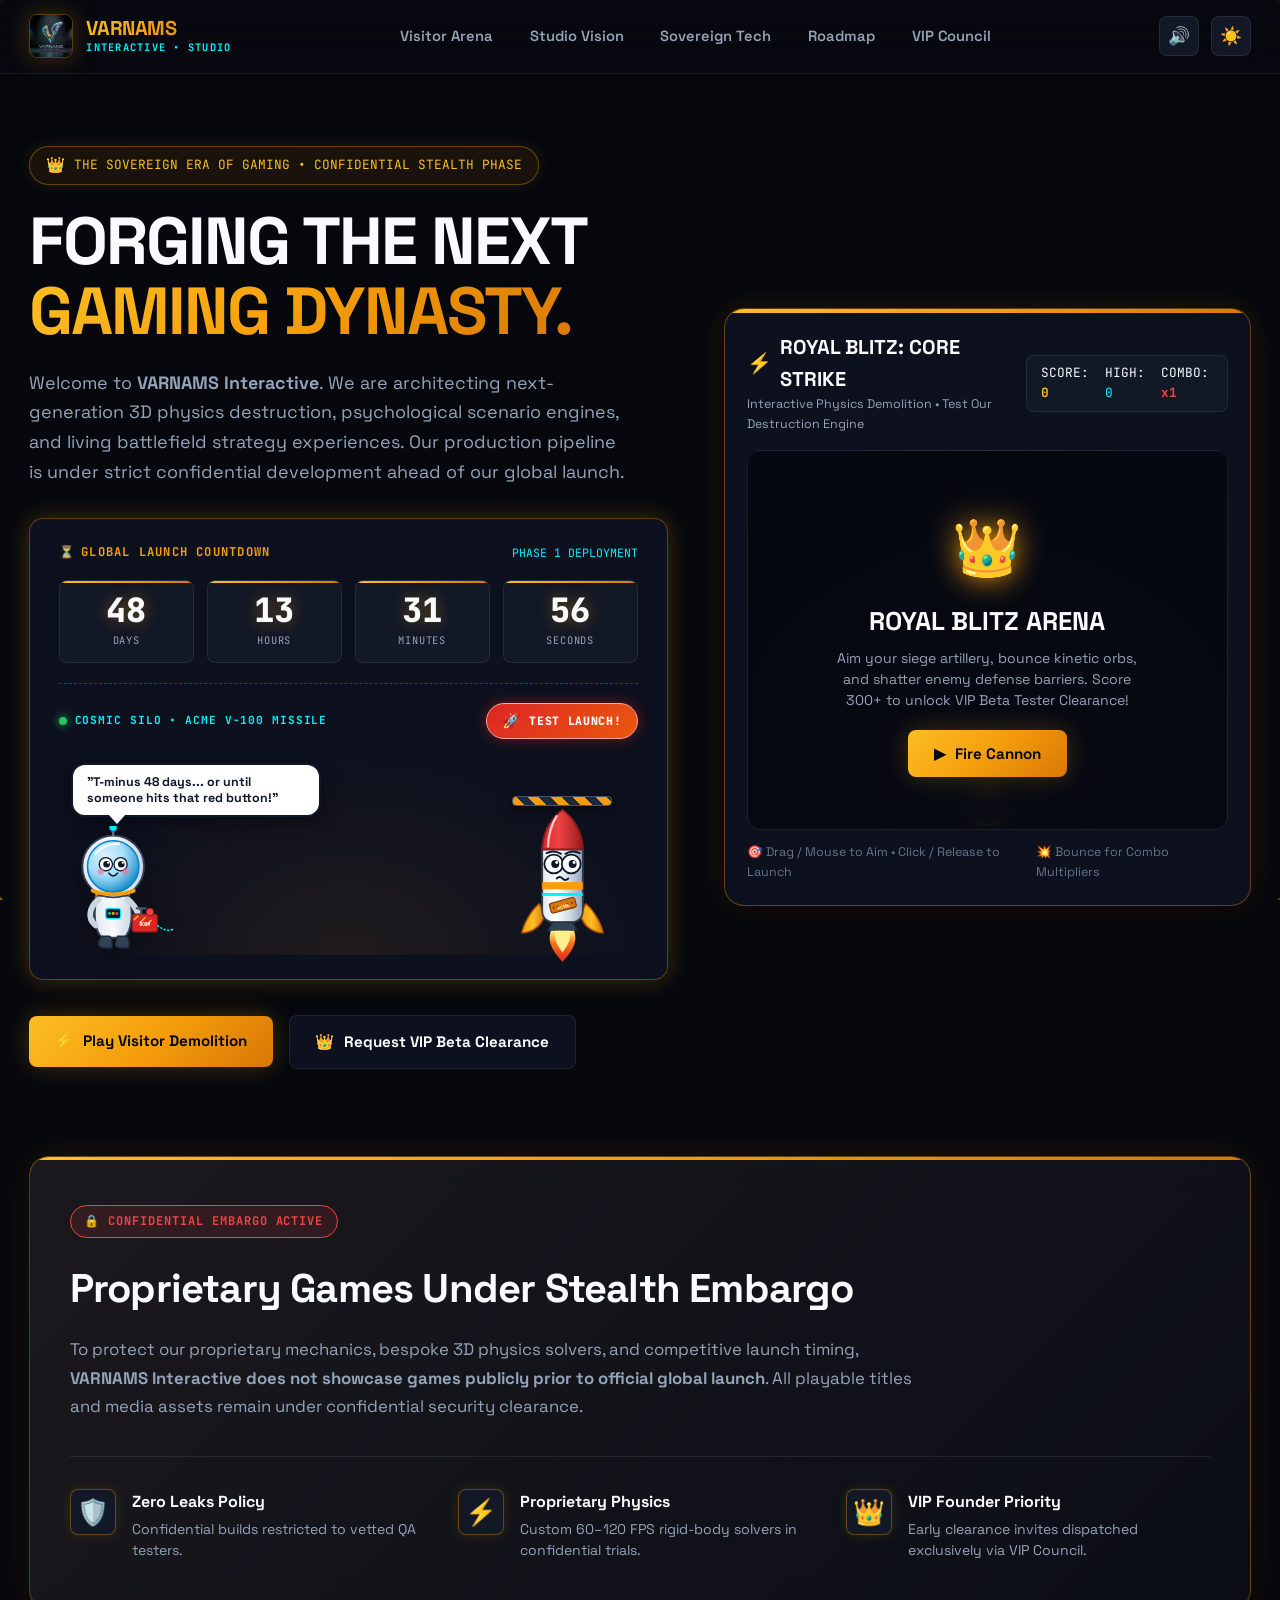
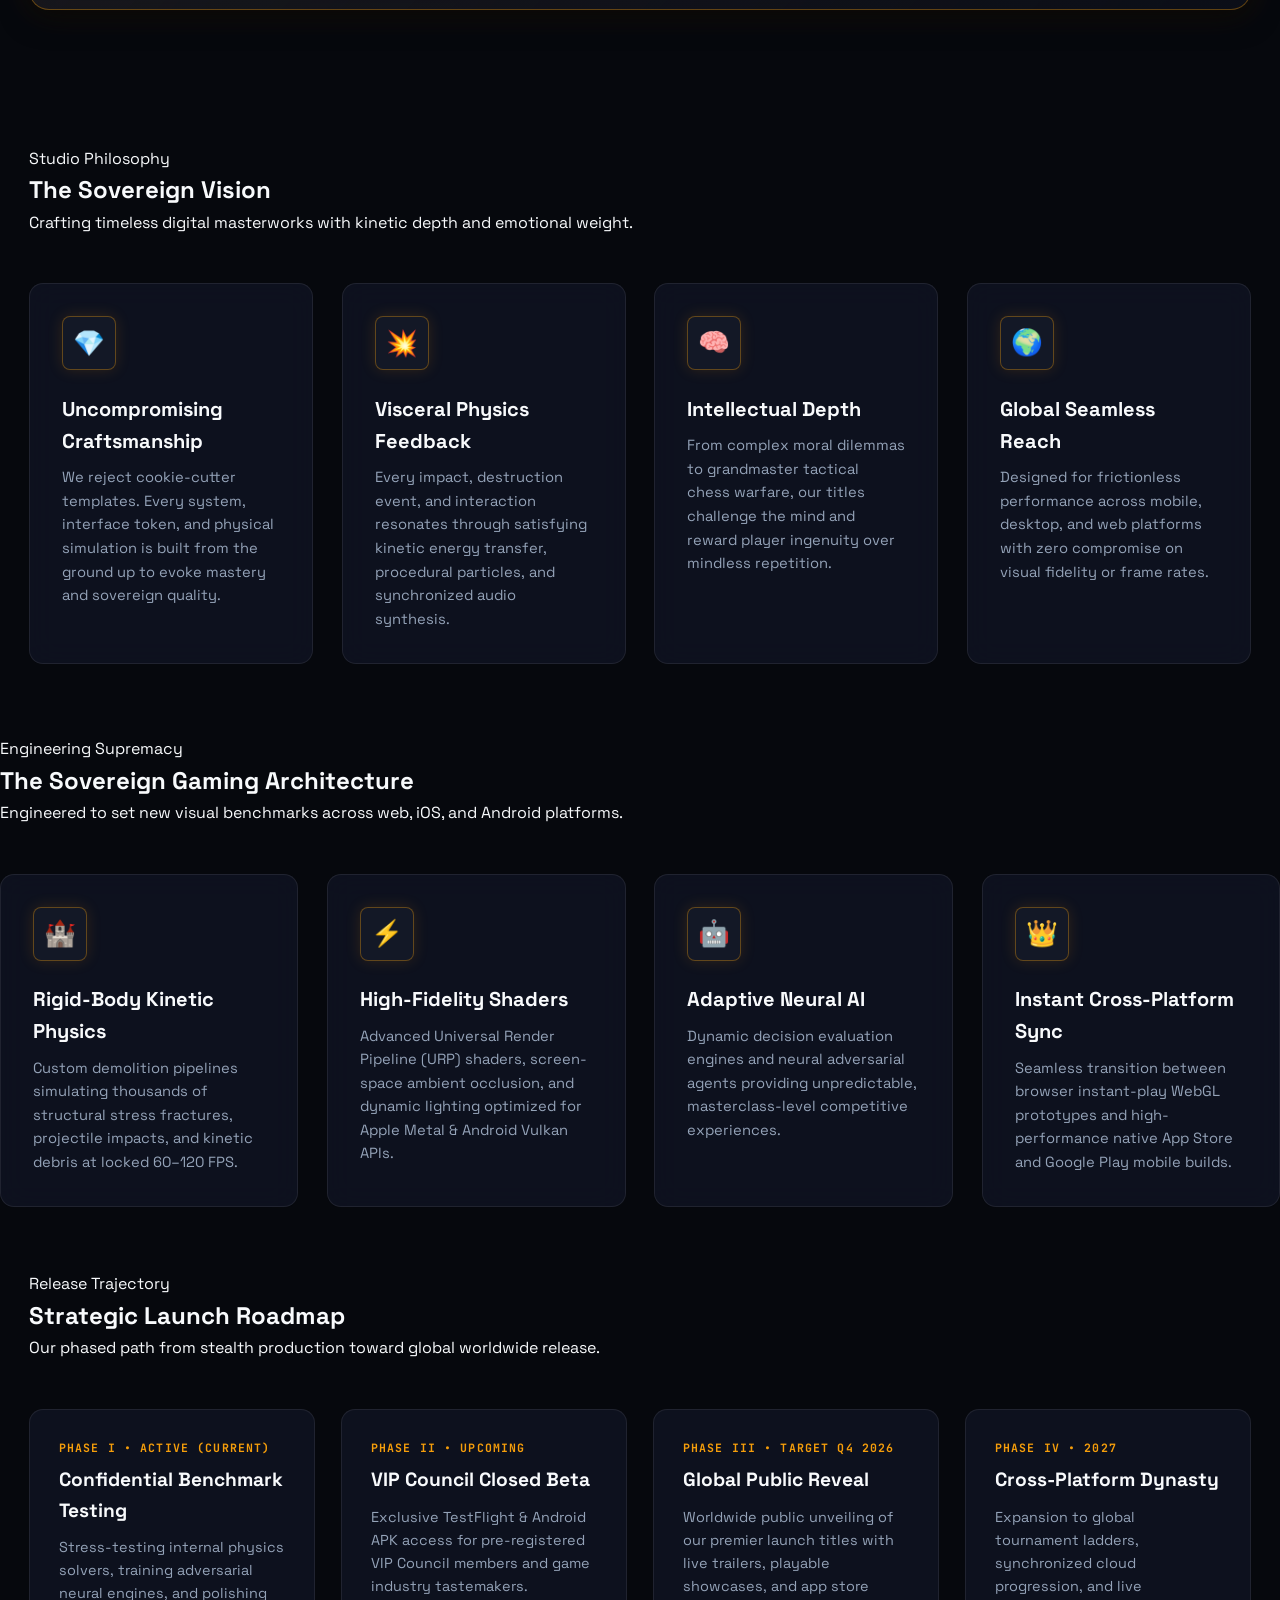
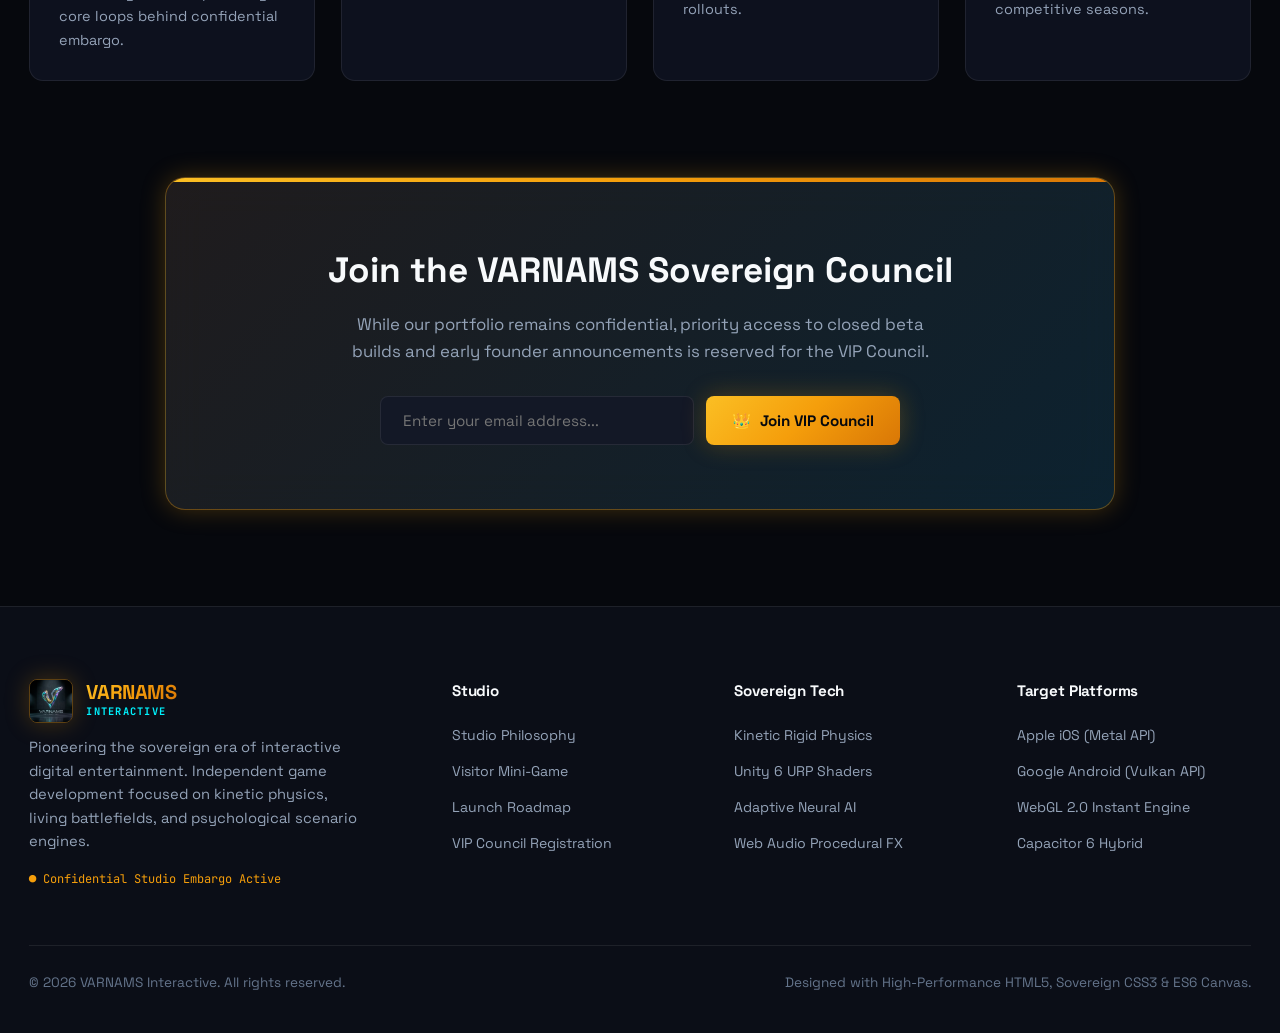
==== index.html @ 83a35bb6 "feat: add animated funny missile launchpad and cartoon mascot to countdown" ====
<!DOCTYPE html>
<html lang="en" data-theme="dark">
<head>
  <meta charset="UTF-8">
  <meta name="viewport" content="width=device-width, initial-scale=1.0, maximum-scale=1.0">
  <title>VARNAMS INTERACTIVE — The Sovereign Era of Gaming</title>
  <meta name="description" content="VARNAMS Interactive is forging next-generation 3D physics sieges, psychological dilemma engines, and living tactical strategy games.">

  <!-- Google Fonts -->
  <link rel="preconnect" href="https://fonts.googleapis.com">
  <link rel="preconnect" href="https://fonts.gstatic.com" crossorigin>
  <link href="https://fonts.googleapis.com/css2?family=JetBrains+Mono:wght@400;600;700;800&family=Space+Grotesk:wght@400;500;600;700;800;900&display=swap" rel="stylesheet">

  <!-- Sovereign Stylesheet & 3D Logo Favicon -->
  <link rel="stylesheet" href="css/portal.css">
  <link rel="icon" type="image/png" href="assets/varnams-logo-256.png">
</head>
<body>

  <!-- Ambient Dynamic Canvas Background -->
  <canvas id="ambient-canvas"></canvas>

  <!-- Sovereign Navigation Header -->
  <header class="site-header">
    <div class="nav-container">
      <a href="#" class="brand-logo" title="VARNAMS Interactive">
        <img src="assets/varnams-logo-512.png" alt="VARNAMS Interactive 3D Logo" class="brand-crest-img">
        <div class="brand-text">
          <span class="brand-title">VARNAMS</span>
          <span class="brand-sub">INTERACTIVE • STUDIO</span>
        </div>
      </a>

      <ul class="nav-links">
        <li><a href="#arena" class="nav-link">Visitor Arena</a></li>
        <li><a href="#vision" class="nav-link">Studio Vision</a></li>
        <li><a href="#tech" class="nav-link">Sovereign Tech</a></li>
        <li><a href="#schedule" class="nav-link">Roadmap</a></li>
        <li><a href="#vip" class="nav-link">VIP Council</a></li>
      </ul>

      <div class="nav-actions">
        <button id="sound-toggle-btn" class="btn-icon" title="Toggle Sound FX" aria-label="Toggle Sound">🔊</button>
        <button id="theme-toggle-btn" class="btn-icon" title="Toggle Theme" aria-label="Toggle Theme">☀️</button>
      </div>
    </div>
  </header>

  <!-- Hero Section & Launch Countdown -->
  <section class="hero-section">
    <div class="hero-content">
      <div class="royal-pill">
        <span class="pulse-crown">👑</span>
        <span>THE SOVEREIGN ERA OF GAMING • CONFIDENTIAL STEALTH PHASE</span>
      </div>

      <h1 class="hero-title">
        FORGING THE NEXT<br>
        <span class="text-gold-gradient">GAMING DYNASTY.</span>
      </h1>

      <p class="hero-desc">
        Welcome to <strong>VARNAMS Interactive</strong>. We are architecting next-generation 3D physics destruction, psychological scenario engines, and living battlefield strategy experiences. Our production pipeline is under strict confidential development ahead of our global launch.
      </p>

      <!-- Global Countdown Timer -->
      <div class="countdown-container">
        <div class="countdown-header">
          <div class="countdown-tag">
            <span>⏳</span> GLOBAL LAUNCH COUNTDOWN
          </div>
          <span style="font-family: var(--font-mono); font-size: 0.72rem; color: var(--hyper-cyan);">
            PHASE 1 DEPLOYMENT
          </span>
        </div>

        <div class="countdown-grid">
          <div class="countdown-unit">
            <div id="days-val" class="unit-value">48</div>
            <div class="unit-label">Days</div>
          </div>
          <div class="countdown-unit">
            <div id="hours-val" class="unit-value">18</div>
            <div class="unit-label">Hours</div>
          </div>
          <div class="countdown-unit">
            <div id="mins-val" class="unit-value">00</div>
            <div class="unit-label">Minutes</div>
          </div>
          <div class="countdown-unit">
            <div id="secs-val" class="unit-value">00</div>
            <div class="unit-label">Seconds</div>
          </div>
        </div>

        <!-- Funny Cartoon Missile Launchpad Station -->
        <div class="launchpad-deck" id="launchpad-deck">
          <div class="deck-top-bar">
            <div class="deck-status">
              <span class="status-blinker"></span>
              <span class="status-title">COSMIC SILO • ACME V-100 MISSILE</span>
            </div>
            <button id="btn-fire-missile" class="btn-launch-fire" title="Test Fire Missile (Warning: Comic Chaos!)">
              <span class="fire-icon">🚀</span>
              <span class="fire-text">TEST LAUNCH!</span>
            </button>
          </div>

          <div class="deck-stage">
            <!-- Cartoon Mascot Operator: Captain Cosmo -->
            <div class="mascot-wrapper" id="mascot-operator" title="Click me to talk!">
              <div class="mascot-bubble" id="mascot-speech">
                "T-minus 48 days... or until someone hits that red button!"
              </div>
              <svg class="mascot-svg" viewBox="0 0 140 170" xmlns="http://www.w3.org/2000/svg">
                <defs>
                  <radialGradient id="helmetGlass" cx="35%" cy="30%" r="70%">
                    <stop offset="0%" stop-color="#E0F2FE" stop-opacity="0.9"/>
                    <stop offset="50%" stop-color="#7DD3FC" stop-opacity="0.6"/>
                    <stop offset="100%" stop-color="#0284C7" stop-opacity="0.85"/>
                  </radialGradient>
                  <linearGradient id="suitGrad" x1="0%" y1="0%" x2="100%" y2="0%">
                    <stop offset="0%" stop-color="#E2E8F0"/>
                    <stop offset="50%" stop-color="#F8FAFC"/>
                    <stop offset="100%" stop-color="#CBD5E1"/>
                  </linearGradient>
                </defs>

                <!-- Oxygen Tanks on Back -->
                <rect x="32" y="85" width="20" height="45" rx="8" fill="#F59E0B" stroke="#B45309" stroke-width="2"/>
                <rect x="58" y="85" width="20" height="45" rx="8" fill="#F59E0B" stroke="#B45309" stroke-width="2"/>

                <!-- Space Suit Body -->
                <path d="M 35 95 C 28 115 30 145 42 152 L 70 152 C 82 145 84 115 77 95 Z" fill="url(#suitGrad)" stroke="#334155" stroke-width="2.5"/>

                <!-- Suit Chest Control Panel -->
                <rect x="46" y="112" width="20" height="14" rx="3" fill="#0F172A" stroke="#00F0FF" stroke-width="1.5"/>
                <circle cx="51" cy="119" r="2" fill="#22C55E"/>
                <circle cx="56" cy="119" r="2" fill="#EAB308"/>
                <circle cx="61" cy="119" r="2" fill="#EF4444"/>

                <!-- Boots -->
                <path d="M 40 150 C 35 158 32 165 46 166 L 54 166 C 56 160 54 150 50 150 Z" fill="#334155" stroke="#1E293B" stroke-width="2"/>
                <path d="M 62 150 C 58 160 56 166 68 166 L 76 166 C 80 158 77 150 72 150 Z" fill="#334155" stroke="#1E293B" stroke-width="2"/>

                <!-- Giant Cartoon Astronaut Helmet -->
                <circle cx="56" cy="55" r="42" fill="url(#suitGrad)" stroke="#334155" stroke-width="2.5"/>
                <circle cx="56" cy="55" r="35" fill="url(#helmetGlass)" stroke="#0284C7" stroke-width="2"/>
                <path d="M 28 88 Q 56 98 84 88" stroke="#F59E0B" stroke-width="5" fill="none" stroke-linecap="round"/>

                <!-- Antenna with Pulsing Light -->
                <path d="M 56 13 L 56 2" stroke="#64748B" stroke-width="3" stroke-linecap="round"/>
                <circle class="antenna-light" cx="56" cy="2" r="5" fill="#00F0FF" stroke="#0284C7" stroke-width="1.5"/>

                <!-- Cartoon Eyes inside Helmet -->
                <circle cx="46" cy="52" r="9" fill="#FFFFFF" stroke="#0F172A" stroke-width="1.8"/>
                <circle class="mascot-pupil left-pupil" cx="47" cy="52" r="4.5" fill="#0F172A"/>
                <circle cx="49" cy="50" r="1.5" fill="#FFFFFF"/>

                <circle cx="66" cy="52" r="9" fill="#FFFFFF" stroke="#0F172A" stroke-width="1.8"/>
                <circle class="mascot-pupil right-pupil" cx="67" cy="52" r="4.5" fill="#0F172A"/>
                <circle cx="69" cy="50" r="1.5" fill="#FFFFFF"/>

                <!-- Cute Cheeks -->
                <circle cx="39" cy="62" r="4.5" fill="#FB7185" opacity="0.6"/>
                <circle cx="73" cy="62" r="4.5" fill="#FB7185" opacity="0.6"/>

                <!-- Cheerful Smile -->
                <path class="mascot-mouth" d="M 50 64 Q 56 72 62 64" stroke="#0F172A" stroke-width="2" fill="none" stroke-linecap="round"/>

                <!-- Glass Reflection Highlight -->
                <path d="M 32 38 C 40 28 52 24 64 24" stroke="#FFFFFF" stroke-width="3.5" fill="none" stroke-linecap="round" opacity="0.75"/>

                <!-- Comic Left Arm holding Detonator Box -->
                <path d="M 36 100 C 24 110 20 125 32 135" stroke="#CBD5E1" stroke-width="8" stroke-linecap="round" fill="none"/>
                <path class="mascot-arm-right" d="M 76 100 C 88 110 94 125 90 135" stroke="#CBD5E1" stroke-width="8" stroke-linecap="round" fill="none"/>

                <!-- Comic Detonator Box / Red Switch -->
                <g class="detonator-box" transform="translate(82, 120)">
                  <rect x="0" y="0" width="34" height="24" rx="4" fill="#DC2626" stroke="#991B1B" stroke-width="2"/>
                  <path d="M 2 8 L 8 2 M 10 12 L 18 4 M 18 16 L 26 8" stroke="#FBBF24" stroke-width="2"/>
                  <path class="detonator-plunger" d="M 12 0 L 12 -8 M 6 -8 L 18 -8" stroke="#475569" stroke-width="3" stroke-linecap="round"/>
                  <circle class="detonator-button" cx="24" cy="-3" r="5" fill="#EF4444" stroke="#991B1B" stroke-width="1.5"/>
                  <text x="17" y="16" font-family="monospace" font-size="6" font-weight="900" fill="#FFF" text-anchor="middle">BOOM</text>
                </g>
                <path d="M 116 135 Q 128 145 138 140" stroke="#00F0FF" stroke-width="2" fill="none" stroke-dasharray="3,2"/>
              </svg>
            </div>

            <!-- Funny Missile Rocket on Launch Scaffold -->
            <div class="missile-silo" id="missile-silo" title="Click me to blast off!">
              <div class="silo-base-platform"></div>
              
              <!-- Wobbly Missile Entity -->
              <div class="wobbly-missile" id="wobbly-missile">
                <svg class="missile-svg" viewBox="0 0 120 200" xmlns="http://www.w3.org/2000/svg">
                  <defs>
                    <linearGradient id="rocketBodyGrad" x1="0%" y1="0%" x2="100%" y2="0%">
                      <stop offset="0%" stop-color="#E2E8F0"/>
                      <stop offset="35%" stop-color="#FFFFFF"/>
                      <stop offset="70%" stop-color="#CBD5E1"/>
                      <stop offset="100%" stop-color="#94A3B8"/>
                    </linearGradient>
                    <linearGradient id="noseGrad" x1="0%" y1="0%" x2="100%" y2="0%">
                      <stop offset="0%" stop-color="#DC2626"/>
                      <stop offset="40%" stop-color="#EF4444"/>
                      <stop offset="100%" stop-color="#991B1B"/>
                    </linearGradient>
                    <linearGradient id="goldFinGrad" x1="0%" y1="0%" x2="100%" y2="0%">
                      <stop offset="0%" stop-color="#F59E0B"/>
                      <stop offset="50%" stop-color="#FBBF24"/>
                      <stop offset="100%" stop-color="#D97706"/>
                    </linearGradient>
                    <linearGradient id="flameGrad" x1="0%" y1="0%" x2="0%" y2="100%">
                      <stop offset="0%" stop-color="#FEF08A"/>
                      <stop offset="40%" stop-color="#F97316"/>
                      <stop offset="100%" stop-color="#DC2626"/>
                    </linearGradient>
                  </defs>

                  <!-- Left & Right Fins -->
                  <path d="M 28 135 C 15 145 6 165 4 175 C 18 175 32 165 35 150 Z" fill="url(#goldFinGrad)" stroke="#B45309" stroke-width="2"/>
                  <path d="M 92 135 C 105 145 114 165 116 175 C 102 175 88 165 85 150 Z" fill="url(#goldFinGrad)" stroke="#B45309" stroke-width="2"/>

                  <!-- Fuselage -->
                  <path d="M 32 60 C 32 40 45 28 60 20 C 75 28 88 40 88 60 L 88 145 C 88 155 80 162 60 162 C 40 162 32 155 32 145 Z" fill="url(#rocketBodyGrad)" stroke="#334155" stroke-width="2.5"/>

                  <!-- Gold and Cyan Racing Bands -->
                  <rect x="32" y="105" width="56" height="10" fill="#F59E0B"/>
                  <rect x="32" y="120" width="56" height="4" fill="#00F0FF"/>

                  <!-- Red Nosecone -->
                  <path d="M 32 60 C 32 35 46 15 60 5 C 74 15 88 35 88 60 Z" fill="url(#noseGrad)" stroke="#7F1D1D" stroke-width="2.5"/>
                  <path d="M 52 14 C 44 26 40 44 40 56" stroke="#FECACA" stroke-width="3" stroke-linecap="round" fill="none"/>

                  <!-- Big Comic Googly Eyes -->
                  <circle cx="48" cy="80" r="13" fill="#FFFFFF" stroke="#0F172A" stroke-width="2.5"/>
                  <circle class="rocket-pupil left-pupil" cx="50" cy="80" r="5.5" fill="#0F172A"/>
                  <circle cx="52" cy="78" r="2" fill="#FFFFFF"/>
                  <path class="rocket-brow" d="M 38 65 Q 48 60 58 66" stroke="#0F172A" stroke-width="2.5" fill="none" stroke-linecap="round"/>

                  <circle cx="72" cy="80" r="13" fill="#FFFFFF" stroke="#0F172A" stroke-width="2.5"/>
                  <circle class="rocket-pupil right-pupil" cx="74" cy="80" r="5.5" fill="#0F172A"/>
                  <circle cx="76" cy="78" r="2" fill="#FFFFFF"/>
                  <path class="rocket-brow" d="M 64 66 Q 74 60 84 65" stroke="#0F172A" stroke-width="2.5" fill="none" stroke-linecap="round"/>

                  <!-- Wobbly Nervous Mouth -->
                  <path class="rocket-mouth" d="M 52 100 Q 56 96 60 100 Q 64 104 68 100" stroke="#0F172A" stroke-width="2.5" fill="none" stroke-linecap="round"/>

                  <!-- ACME Duct-Tape Patch -->
                  <g transform="rotate(-15 60 135)">
                    <rect x="42" y="130" width="36" height="14" rx="3" fill="#D97706" stroke="#78350F" stroke-width="1.5"/>
                    <circle cx="47" cy="137" r="1.5" fill="#78350F"/>
                    <circle cx="53" cy="137" r="1.5" fill="#78350F"/>
                    <circle cx="67" cy="137" r="1.5" fill="#78350F"/>
                    <circle cx="73" cy="137" r="1.5" fill="#78350F"/>
                    <text x="60" y="141" font-family="sans-serif" font-size="6" font-weight="900" fill="#FFF" text-anchor="middle">ACME</text>
                  </g>

                  <!-- Nozzle -->
                  <path d="M 46 160 L 40 172 L 80 172 L 74 160 Z" fill="#334155" stroke="#1E293B" stroke-width="2"/>

                  <!-- Animated Cartoon Thruster Flame -->
                  <g class="rocket-flame-group">
                    <path class="flame-outer" d="M 44 172 C 38 188 48 202 60 215 C 72 202 82 188 76 172 Z" fill="url(#flameGrad)"/>
                    <path class="flame-inner" d="M 50 172 C 47 183 54 194 60 202 C 66 194 73 183 70 172 Z" fill="#FEF08A"/>
                  </g>
                </svg>
              </div>

              <!-- Launch Blast Clouds -->
              <div class="launch-smoke-fx" id="launch-smoke-fx"></div>
            </div>
          </div>
        </div>
      </div>

      <div class="hero-cta-group">
        <a href="#arena" class="btn btn-gold">
          <span>⚡</span> Play Visitor Demolition
        </a>
        <a href="#vip" class="btn btn-outline">
          <span>👑</span> Request VIP Beta Clearance
        </a>
      </div>
    </div>

    <!-- Mini-Game Arena: VARNAMS Royal Blitz -->
    <div class="hero-minigame-wrap" id="arena">
      <div class="minigame-box">
        <div class="minigame-header">
          <div class="minigame-title-group">
            <h3><span>⚡</span> ROYAL BLITZ: CORE STRIKE</h3>
            <p>Interactive Physics Demolition • Test Our Destruction Engine</p>
          </div>

          <div class="minigame-hud">
            <div>SCORE: <span id="hud-score-val" class="hud-score">0</span></div>
            <div>HIGH: <span id="hud-high-val" class="hud-high">0</span></div>
            <div>COMBO: <span id="hud-combo-val" class="hud-combo">x1</span></div>
          </div>
        </div>

        <div class="canvas-holder">
          <canvas id="minigame-canvas"></canvas>

          <!-- Start / Game Over Overlay -->
          <div id="minigame-overlay" class="minigame-overlay">
            <div class="overlay-emblem">👑</div>
            <h4 id="overlay-title" class="overlay-title">ROYAL BLITZ ARENA</h4>
            <p id="overlay-desc" class="overlay-desc">
              Aim your siege artillery, bounce kinetic orbs, and shatter enemy defense barriers. Score 300+ to unlock VIP Beta Tester Clearance!
            </p>
            <button id="overlay-start-btn" class="btn btn-gold">
              <span>▶</span> Fire Cannon
            </button>
          </div>
        </div>

        <div class="minigame-controls-bar">
          <span>🎯 Drag / Mouse to Aim • Click / Release to Launch</span>
          <span>💥 Bounce for Combo Multipliers</span>
        </div>
      </div>
    </div>
  </section>

  <!-- Confidential Studio Status Banner -->
  <section class="stealth-banner-section">
    <div class="stealth-banner">
      <div class="stealth-badge">
        <span>🔒</span> CONFIDENTIAL EMBARGO ACTIVE
      </div>
      <div class="stealth-content">
        <h3>Proprietary Games Under Stealth Embargo</h3>
        <p>
          To protect our proprietary mechanics, bespoke 3D physics solvers, and competitive launch timing, <strong>VARNAMS Interactive does not showcase games publicly prior to official global launch</strong>. All playable titles and media assets remain under confidential security clearance.
        </p>
        <div class="stealth-features">
          <div class="stealth-item">
            <span class="stealth-icon">🛡️</span>
            <div>
              <strong>Zero Leaks Policy</strong>
              <p>Confidential builds restricted to vetted QA testers.</p>
            </div>
          </div>
          <div class="stealth-item">
            <span class="stealth-icon">⚡</span>
            <div>
              <strong>Proprietary Physics</strong>
              <p>Custom 60–120 FPS rigid-body solvers in confidential trials.</p>
            </div>
          </div>
          <div class="stealth-item">
            <span class="stealth-icon">👑</span>
            <div>
              <strong>VIP Founder Priority</strong>
              <p>Early clearance invites dispatched exclusively via VIP Council.</p>
            </div>
          </div>
        </div>
      </div>
    </div>
  </section>

  <!-- Studio Vision & Pillars -->
  <section class="vision-section" id="vision">
    <div class="section-header">
      <span class="section-tag">Studio Philosophy</span>
      <h2 class="section-title">The Sovereign Vision</h2>
      <p class="section-subtitle">Crafting timeless digital masterworks with kinetic depth and emotional weight.</p>
    </div>

    <div class="vision-grid">
      <div class="vision-card">
        <div class="vision-icon">💎</div>
        <h3>Uncompromising Craftsmanship</h3>
        <p>We reject cookie-cutter templates. Every system, interface token, and physical simulation is built from the ground up to evoke mastery and sovereign quality.</p>
      </div>

      <div class="vision-card">
        <div class="vision-icon">💥</div>
        <h3>Visceral Physics Feedback</h3>
        <p>Every impact, destruction event, and interaction resonates through satisfying kinetic energy transfer, procedural particles, and synchronized audio synthesis.</p>
      </div>

      <div class="vision-card">
        <div class="vision-icon">🧠</div>
        <h3>Intellectual Depth</h3>
        <p>From complex moral dilemmas to grandmaster tactical chess warfare, our titles challenge the mind and reward player ingenuity over mindless repetition.</p>
      </div>

      <div class="vision-card">
        <div class="vision-icon">🌍</div>
        <h3>Global Seamless Reach</h3>
        <p>Designed for frictionless performance across mobile, desktop, and web platforms with zero compromise on visual fidelity or frame rates.</p>
      </div>
    </div>
  </section>

  <!-- Studio Architecture & Sovereign Tech -->
  <section class="tech-section" id="tech">
    <div class="section-header">
      <span class="section-tag">Engineering Supremacy</span>
      <h2 class="section-title">The Sovereign Gaming Architecture</h2>
      <p class="section-subtitle">Engineered to set new visual benchmarks across web, iOS, and Android platforms.</p>
    </div>

    <div class="vision-grid">
      <div class="vision-card">
        <div class="vision-icon">🏰</div>
        <h3>Rigid-Body Kinetic Physics</h3>
        <p>Custom demolition pipelines simulating thousands of structural stress fractures, projectile impacts, and kinetic debris at locked 60–120 FPS.</p>
      </div>

      <div class="vision-card">
        <div class="vision-icon">⚡</div>
        <h3>High-Fidelity Shaders</h3>
        <p>Advanced Universal Render Pipeline (URP) shaders, screen-space ambient occlusion, and dynamic lighting optimized for Apple Metal & Android Vulkan APIs.</p>
      </div>

      <div class="vision-card">
        <div class="vision-icon">🤖</div>
        <h3>Adaptive Neural AI</h3>
        <p>Dynamic decision evaluation engines and neural adversarial agents providing unpredictable, masterclass-level competitive experiences.</p>
      </div>

      <div class="vision-card">
        <div class="vision-icon">👑</div>
        <h3>Instant Cross-Platform Sync</h3>
        <p>Seamless transition between browser instant-play WebGL prototypes and high-performance native App Store and Google Play mobile builds.</p>
      </div>
    </div>
  </section>

  <!-- Roadmap / Launch Trajectory -->
  <section class="schedule-section" id="schedule">
    <div class="section-header">
      <span class="section-tag">Release Trajectory</span>
      <h2 class="section-title">Strategic Launch Roadmap</h2>
      <p class="section-subtitle">Our phased path from stealth production toward global worldwide release.</p>
    </div>

    <div class="schedule-timeline">
      <div class="schedule-card">
        <div class="schedule-phase">Phase I • Active (Current)</div>
        <h4>Confidential Benchmark Testing</h4>
        <p>Stress-testing internal physics solvers, training adversarial neural engines, and polishing core loops behind confidential embargo.</p>
      </div>

      <div class="schedule-card">
        <div class="schedule-phase">Phase II • Upcoming</div>
        <h4>VIP Council Closed Beta</h4>
        <p>Exclusive TestFlight & Android APK access for pre-registered VIP Council members and game industry tastemakers.</p>
      </div>

      <div class="schedule-card">
        <div class="schedule-phase">Phase III • Target Q4 2026</div>
        <h4>Global Public Reveal</h4>
        <p>Worldwide public unveiling of our premier launch titles with live trailers, playable showcases, and app store rollouts.</p>
      </div>

      <div class="schedule-card">
        <div class="schedule-phase">Phase IV • 2027</div>
        <h4>Cross-Platform Dynasty</h4>
        <p>Expansion to global tournament ladders, synchronized cloud progression, and live competitive seasons.</p>
      </div>
    </div>
  </section>

  <!-- VIP Council Pre-Registration Form -->
  <section class="vip-section" id="vip">
    <h3>Join the VARNAMS Sovereign Council</h3>
    <p>
      While our portfolio remains confidential, priority access to closed beta builds and early founder announcements is reserved for the VIP Council.
    </p>

    <form class="vip-form" id="vip-form">
      <input type="email" id="vip-email" class="vip-input" placeholder="Enter your email address..." required>
      <button type="submit" class="btn btn-gold">
        <span>👑</span> Join VIP Council
      </button>
    </form>
  </section>

  <!-- Toast Notification Container -->
  <div id="toast-container" class="toast-container"></div>

  <!-- Site Footer -->
  <footer class="site-footer">
    <div class="footer-inner">
      <div class="footer-brand">
        <div class="brand-logo">
          <img src="assets/varnams-logo-512.png" alt="VARNAMS Interactive 3D Logo" class="brand-crest-img">
          <div class="brand-text">
            <span class="brand-title">VARNAMS</span>
            <span class="brand-sub">INTERACTIVE</span>
          </div>
        </div>
        <p>Pioneering the sovereign era of interactive digital entertainment. Independent game development focused on kinetic physics, living battlefields, and psychological scenario engines.</p>
        <div style="margin-top: 1rem; font-family: var(--font-mono); font-size: 0.75rem; color: var(--royal-gold);">
          ● Confidential Studio Embargo Active
        </div>
      </div>

      <div class="footer-col">
        <h5>Studio</h5>
        <ul class="footer-links">
          <li><a href="#vision">Studio Philosophy</a></li>
          <li><a href="#arena">Visitor Mini-Game</a></li>
          <li><a href="#schedule">Launch Roadmap</a></li>
          <li><a href="#vip">VIP Council Registration</a></li>
        </ul>
      </div>

      <div class="footer-col">
        <h5>Sovereign Tech</h5>
        <ul class="footer-links">
          <li><a href="#tech">Kinetic Rigid Physics</a></li>
          <li><a href="#tech">Unity 6 URP Shaders</a></li>
          <li><a href="#tech">Adaptive Neural AI</a></li>
          <li><a href="#tech">Web Audio Procedural FX</a></li>
        </ul>
      </div>

      <div class="footer-col">
        <h5>Target Platforms</h5>
        <ul class="footer-links">
          <li><a href="#">Apple iOS (Metal API)</a></li>
          <li><a href="#">Google Android (Vulkan API)</a></li>
          <li><a href="#">WebGL 2.0 Instant Engine</a></li>
          <li><a href="#">Capacitor 6 Hybrid</a></li>
        </ul>
      </div>
    </div>

    <div class="footer-bottom">
      <div>© 2026 VARNAMS Interactive. All rights reserved.</div>
      <div>Designed with High-Performance HTML5, Sovereign CSS3 & ES6 Canvas.</div>
    </div>
  </footer>

  <!-- Main Script -->
  <script src="js/portal.js"></script>
</body>
</html>
---- css/portal.css ----
/* ==========================================================================
   VARNAMS INTERACTIVE — CSS STYLESHEET
   Sovereign Gaming King Aesthetic (Royal Gold, Obsidian, Hyper Cyan)
   ========================================================================== */

:root {
  /* Royal Palette */
  --bg-primary: #06080d;
  --bg-secondary: #0b0e17;
  --bg-tertiary: #131826;
  --bg-card: rgba(16, 21, 36, 0.75);
  --bg-glass-nav: rgba(8, 10, 16, 0.88);
  --bg-dossier: #0c101d;

  /* Sovereign Accents */
  --royal-gold: #f59e0b;
  --royal-gold-light: #fbbf24;
  --royal-gold-glow: rgba(245, 158, 11, 0.35);
  --royal-amber: #d97706;

  --hyper-cyan: #00f2fe;
  --hyper-cyan-glow: rgba(0, 242, 254, 0.35);
  --royal-purple: #8b5cf6;
  --royal-crimson: #ef4444;
  --royal-emerald: #10b981;

  --text-main: #f8fafc;
  --text-muted: #94a3b8;
  --text-dim: #64748b;
  --text-gold: #fbbf24;

  --border-subtle: rgba(255, 255, 255, 0.08);
  --border-gold: rgba(245, 158, 11, 0.35);
  --border-cyan: rgba(0, 242, 254, 0.35);

  --gradient-gold: linear-gradient(135deg, #fbbf24 0%, #f59e0b 50%, #d97706 100%);
  --gradient-neon: linear-gradient(135deg, #00f2fe 0%, #3b82f6 50%, #8b5cf6 100%);
  --gradient-royal: linear-gradient(135deg, #fbbf24 0%, #8b5cf6 50%, #00f2fe 100%);
  --gradient-dark: linear-gradient(180deg, rgba(245, 158, 11, 0.04) 0%, rgba(0, 0, 0, 0) 100%);

  /* Typography */
  --font-sans: 'Space Grotesk', -apple-system, BlinkMacSystemFont, 'Segoe UI', Roboto, sans-serif;
  --font-mono: 'JetBrains Mono', ui-monospace, Menlo, Monaco, Consolas, monospace;

  /* Elevation */
  --shadow-sm: 0 4px 12px rgba(0, 0, 0, 0.45);
  --shadow-md: 0 8px 28px rgba(0, 0, 0, 0.6);
  --shadow-gold: 0 0 25px rgba(245, 158, 11, 0.25);
  --shadow-cyan: 0 0 25px rgba(0, 242, 254, 0.25);

  --ease-spring: cubic-bezier(0.16, 1, 0.3, 1);
  --duration-fast: 150ms;
  --duration-normal: 250ms;

  --max-width: 1360px;
  --radius-sm: 8px;
  --radius-md: 14px;
  --radius-lg: 20px;
  --radius-full: 9999px;
}

[data-theme="light"] {
  --bg-primary: #f8fafc;
  --bg-secondary: #edf2f7;
  --bg-tertiary: #e2e8f0;
  --bg-card: rgba(255, 255, 255, 0.92);
  --bg-glass-nav: rgba(255, 255, 255, 0.94);
  --bg-dossier: #f1f5f9;

  --text-main: #090d16;
  --text-muted: #475569;
  --text-dim: #94a3b8;
  --text-gold: #b45309;

  --border-subtle: rgba(0, 0, 0, 0.1);
  --border-gold: rgba(217, 119, 6, 0.4);
  --border-cyan: rgba(2, 132, 199, 0.4);

  --shadow-sm: 0 4px 12px rgba(0, 0, 0, 0.06);
  --shadow-md: 0 8px 28px rgba(0, 0, 0, 0.1);
  --shadow-gold: 0 0 20px rgba(217, 119, 6, 0.15);
}

*, *::before, *::after {
  box-sizing: border-box;
  margin: 0;
  padding: 0;
}

html {
  scroll-behavior: smooth;
  color-scheme: dark;
}

body {
  font-family: var(--font-sans);
  background-color: var(--bg-primary);
  color: var(--text-main);
  line-height: 1.6;
  overflow-x: hidden;
  min-height: 100vh;
  position: relative;
  -webkit-font-smoothing: antialiased;
}

/* Background Canvas */
#ambient-canvas {
  position: fixed;
  top: 0;
  left: 0;
  width: 100vw;
  height: 100vh;
  pointer-events: none;
  z-index: 0;
  opacity: 0.55;
}

/* ==========================================================================
   NAVIGATION
   ========================================================================== */
.site-header {
  position: sticky;
  top: 0;
  z-index: 100;
  backdrop-filter: blur(20px);
  -webkit-backdrop-filter: blur(20px);
  background: var(--bg-glass-nav);
  border-bottom: 1px solid var(--border-subtle);
  transition: all var(--duration-normal) var(--ease-spring);
}

.nav-container {
  max-width: var(--max-width);
  margin: 0 auto;
  padding: 0.9rem 1.8rem;
  display: flex;
  align-items: center;
  justify-content: space-between;
  gap: 1.5rem;
}

.brand-logo {
  display: flex;
  align-items: center;
  gap: 0.85rem;
  text-decoration: none;
  color: var(--text-main);
}

.logo-crest {
  width: 42px;
  height: 42px;
  border-radius: var(--radius-sm);
  background: var(--gradient-gold);
  display: grid;
  place-items: center;
  font-size: 1.4rem;
  box-shadow: var(--shadow-gold);
  border: 1px solid var(--royal-gold-light);
}

.brand-crest-img {
  width: 44px;
  height: 44px;
  border-radius: var(--radius-sm);
  object-fit: cover;
  box-shadow: var(--shadow-gold);
  border: 1px solid var(--border-gold);
  transition: transform var(--duration-fast) ease, box-shadow var(--duration-fast) ease;
  animation: crestIridescentBreathing 4s ease-in-out infinite;
}

@keyframes crestIridescentBreathing {
  0%, 100% {
    box-shadow: 0 0 14px rgba(245, 158, 11, 0.35);
    border-color: rgba(245, 158, 11, 0.4);
    transform: translateY(0);
  }
  50% {
    box-shadow: 0 0 22px rgba(0, 240, 255, 0.45);
    border-color: rgba(0, 240, 255, 0.6);
    transform: translateY(-2px);
  }
}

.brand-logo:hover .brand-crest-img {
  transform: scale(1.08) translateY(-2px);
  box-shadow: 0 0 28px rgba(0, 240, 255, 0.6);
}

.brand-text {
  display: flex;
  flex-direction: column;
}

.brand-title {
  font-size: 1.25rem;
  font-weight: 900;
  line-height: 1.1;
  letter-spacing: -0.02em;
  background: var(--gradient-gold);
  -webkit-background-clip: text;
  -webkit-text-fill-color: transparent;
}

.brand-sub {
  font-family: var(--font-mono);
  font-size: 0.65rem;
  color: var(--hyper-cyan);
  text-transform: uppercase;
  letter-spacing: 0.12em;
  font-weight: 700;
}

.nav-links {
  display: flex;
  align-items: center;
  gap: 0.4rem;
  list-style: none;
}

.nav-link {
  text-decoration: none;
  color: var(--text-muted);
  font-size: 0.92rem;
  font-weight: 600;
  padding: 0.45rem 0.95rem;
  border-radius: var(--radius-full);
  transition: all var(--duration-fast) ease;
}

.nav-link:hover, .nav-link:focus-visible {
  color: var(--royal-gold-light);
  background: rgba(245, 158, 11, 0.08);
}

.nav-actions {
  display: flex;
  align-items: center;
  gap: 0.75rem;
}

.btn-icon {
  background: var(--bg-tertiary);
  border: 1px solid var(--border-subtle);
  color: var(--text-muted);
  width: 40px;
  height: 40px;
  border-radius: var(--radius-sm);
  display: grid;
  place-items: center;
  cursor: pointer;
  font-size: 1.1rem;
  transition: all var(--duration-fast) ease;
}

.btn-icon:hover {
  color: var(--royal-gold);
  border-color: var(--border-gold);
  box-shadow: var(--shadow-gold);
  transform: translateY(-2px);
}

/* ==========================================================================
   HERO SECTION & COUNTDOWN
   ========================================================================== */
.hero-section {
  position: relative;
  z-index: 1;
  padding: 4.5rem 1.8rem 3.5rem;
  max-width: var(--max-width);
  margin: 0 auto;
  display: grid;
  grid-template-columns: 1.15fr 0.95fr;
  align-items: center;
  gap: 3.5rem;
  min-height: 82vh;
}

.royal-pill {
  display: inline-flex;
  align-items: center;
  gap: 0.6rem;
  padding: 0.4rem 1rem;
  border-radius: var(--radius-full);
  background: rgba(245, 158, 11, 0.08);
  border: 1px solid var(--border-gold);
  font-family: var(--font-mono);
  font-size: 0.8rem;
  color: var(--royal-gold-light);
  margin-bottom: 1.4rem;
  box-shadow: 0 0 15px rgba(245, 158, 11, 0.12);
}

.pulse-crown {
  font-size: 0.95rem;
  animation: pulse-glow 2s infinite ease-in-out;
}

@keyframes pulse-glow {
  0% { transform: scale(0.95); opacity: 0.8; }
  50% { transform: scale(1.15); opacity: 1; filter: drop-shadow(0 0 6px var(--royal-gold)); }
  100% { transform: scale(0.95); opacity: 0.8; }
}

.hero-title {
  font-size: clamp(2.4rem, 5.2vw, 4.4rem);
  font-weight: 900;
  line-height: 1.05;
  letter-spacing: -0.03em;
  margin-bottom: 1.3rem;
}

.text-gold-gradient {
  background: var(--gradient-gold);
  -webkit-background-clip: text;
  -webkit-text-fill-color: transparent;
}

.text-cyan-gradient {
  background: var(--gradient-neon);
  -webkit-background-clip: text;
  -webkit-text-fill-color: transparent;
}

.hero-desc {
  font-size: 1.12rem;
  color: var(--text-muted);
  max-width: 600px;
  margin-bottom: 2rem;
  line-height: 1.65;
}

/* Global Launch Countdown Card */
.countdown-container {
  background: var(--bg-card);
  backdrop-filter: blur(16px);
  -webkit-backdrop-filter: blur(16px);
  border: 1px solid var(--border-gold);
  border-radius: var(--radius-md);
  padding: 1.5rem 1.8rem;
  margin-bottom: 2.2rem;
  box-shadow: var(--shadow-gold);
}

.countdown-header {
  display: flex;
  justify-content: space-between;
  align-items: center;
  margin-bottom: 1.1rem;
}

.countdown-tag {
  font-family: var(--font-mono);
  font-size: 0.76rem;
  color: var(--royal-gold);
  text-transform: uppercase;
  letter-spacing: 0.1em;
  font-weight: 700;
  display: flex;
  align-items: center;
  gap: 0.4rem;
}

.countdown-grid {
  display: grid;
  grid-template-columns: repeat(4, 1fr);
  gap: 0.8rem;
}

.countdown-unit {
  background: var(--bg-tertiary);
  border: 1px solid var(--border-subtle);
  border-radius: var(--radius-sm);
  padding: 0.8rem 0.5rem;
  text-align: center;
  position: relative;
  overflow: hidden;
}

.countdown-unit::after {
  content: '';
  position: absolute;
  top: 0;
  left: 0;
  right: 0;
  height: 2px;
  background: var(--gradient-gold);
}

.unit-value {
  font-family: var(--font-mono);
  font-size: 2.1rem;
  font-weight: 900;
  color: var(--text-main);
  line-height: 1;
  margin-bottom: 0.3rem;
  text-shadow: 0 0 15px rgba(245, 158, 11, 0.4);
}

.unit-label {
  font-family: var(--font-mono);
  font-size: 0.65rem;
  color: var(--text-muted);
  text-transform: uppercase;
  letter-spacing: 0.08em;
}

/* ==========================================================================
   FUNNY CARTOON MISSILE LAUNCHPAD DECK
   ========================================================================== */
.launchpad-deck {
  margin-top: 1.25rem;
  padding-top: 1.2rem;
  border-top: 1px dashed rgba(245, 158, 11, 0.3);
  display: flex;
  flex-direction: column;
  gap: 0.9rem;
  position: relative;
}

.deck-top-bar {
  display: flex;
  justify-content: space-between;
  align-items: center;
  gap: 0.8rem;
}

.deck-status {
  display: flex;
  align-items: center;
  gap: 0.5rem;
}

.status-blinker {
  width: 8px;
  height: 8px;
  border-radius: 50%;
  background: #22C55E;
  box-shadow: 0 0 10px #22C55E;
  animation: blinkerPulse 1.2s infinite ease-in-out;
}

@keyframes blinkerPulse {
  0%, 100% { opacity: 1; transform: scale(1); }
  50% { opacity: 0.3; transform: scale(0.7); }
}

.status-title {
  font-family: var(--font-mono);
  font-size: 0.7rem;
  color: var(--hyper-cyan);
  font-weight: 700;
  letter-spacing: 0.08em;
}

.btn-launch-fire {
  display: inline-flex;
  align-items: center;
  gap: 0.45rem;
  background: linear-gradient(135deg, #DC2626 0%, #EA580C 100%);
  color: #FFFFFF;
  border: 1px solid #FCA5A5;
  border-radius: var(--radius-full);
  padding: 0.4rem 0.95rem;
  font-family: var(--font-mono);
  font-size: 0.72rem;
  font-weight: 800;
  letter-spacing: 0.06em;
  cursor: pointer;
  box-shadow: 0 0 14px rgba(220, 38, 38, 0.45);
  transition: all var(--duration-fast) ease;
  user-select: none;
}

.btn-launch-fire:hover {
  transform: translateY(-2px) scale(1.05);
  box-shadow: 0 0 22px rgba(234, 88, 12, 0.65);
  filter: brightness(1.15);
}

.btn-launch-fire:active {
  transform: translateY(1px) scale(0.97);
}

.fire-icon {
  font-size: 0.95rem;
  animation: rocketBtnWiggle 2s infinite ease-in-out;
}

@keyframes rocketBtnWiggle {
  0%, 100% { transform: rotate(0deg); }
  25% { transform: rotate(-10deg); }
  75% { transform: rotate(10deg); }
}

/* Stage Layout */
.deck-stage {
  display: grid;
  grid-template-columns: 1fr 125px;
  align-items: flex-end;
  gap: 1.2rem;
  position: relative;
  min-height: 165px;
  background: radial-gradient(ellipse at bottom, rgba(245, 158, 11, 0.08) 0%, rgba(15, 23, 42, 0) 70%);
  border-radius: var(--radius-sm);
  padding: 0.6rem 0.8rem 0.2rem;
  overflow: visible;
}

/* Cartoon Mascot (Captain Cosmo) */
.mascot-wrapper {
  display: flex;
  flex-direction: column;
  align-items: flex-start;
  cursor: pointer;
  position: relative;
  transition: transform var(--duration-fast) ease;
}

.mascot-wrapper:hover {
  transform: scale(1.03);
}

.mascot-bubble {
  background: #FFFFFF;
  color: #0F172A;
  border: 2px solid #0F172A;
  border-radius: 14px;
  padding: 0.55rem 0.85rem;
  font-family: var(--font-sans);
  font-size: 0.78rem;
  font-weight: 700;
  line-height: 1.3;
  box-shadow: 0 4px 18px rgba(0, 0, 0, 0.45);
  max-width: 250px;
  position: relative;
  margin-bottom: 0.6rem;
  animation: bubblePop 0.35s cubic-bezier(0.175, 0.885, 0.32, 1.275);
}

.mascot-bubble::after {
  content: '';
  position: absolute;
  bottom: -9px;
  left: 36px;
  border-width: 9px 8px 0;
  border-style: solid;
  border-color: #FFFFFF transparent;
  display: block;
  width: 0;
}

.mascot-bubble::before {
  content: '';
  position: absolute;
  bottom: -12px;
  left: 35px;
  border-width: 11px 9px 0;
  border-style: solid;
  border-color: #0F172A transparent;
  display: block;
  width: 0;
}

@keyframes bubblePop {
  0% { transform: scale(0.8) translateY(8px); opacity: 0; }
  100% { transform: scale(1) translateY(0); opacity: 1; }
}

.mascot-svg {
  width: 105px;
  height: 125px;
  filter: drop-shadow(0 6px 12px rgba(0, 0, 0, 0.35));
  animation: mascotBreathe 3.5s infinite ease-in-out;
}

@keyframes mascotBreathe {
  0%, 100% { transform: translateY(0); }
  50% { transform: translateY(-3px); }
}

.antenna-light {
  animation: antennaGlow 1.5s infinite ease-in-out;
}

@keyframes antennaGlow {
  0%, 100% { fill: #00F0FF; filter: drop-shadow(0 0 8px #00F0FF); }
  50% { fill: #F59E0B; filter: drop-shadow(0 0 4px #F59E0B); }
}

.mascot-pupil {
  animation: pupilGlance 4s infinite ease-in-out;
}

@keyframes pupilGlance {
  0%, 15%, 85%, 100% { transform: translate(0, 0); }
  35%, 50% { transform: translate(3px, -1px); }
  65%, 75% { transform: translate(-2px, 0); }
}

/* Wobbly Missile & Silo */
.missile-silo {
  position: relative;
  display: flex;
  flex-direction: column;
  align-items: center;
  justify-content: flex-end;
  height: 165px;
  cursor: pointer;
}

.silo-base-platform {
  width: 100px;
  height: 10px;
  background: repeating-linear-gradient(
    45deg,
    #F59E0B,
    #F59E0B 8px,
    #1E293B 8px,
    #1E293B 16px
  );
  border-radius: 4px;
  border: 1px solid #475569;
  box-shadow: 0 4px 10px rgba(0, 0, 0, 0.5);
  z-index: 1;
}

.wobbly-missile {
  position: relative;
  width: 95px;
  height: 145px;
  z-index: 2;
  transform-origin: bottom center;
  animation: missileIdleWobble 2.8s infinite ease-in-out;
  transition: transform 0.2s ease;
}

@keyframes missileIdleWobble {
  0%, 100% { transform: translateY(0) rotate(0deg); }
  25% { transform: translateY(-2px) rotate(-1.5deg); }
  75% { transform: translateY(-1px) rotate(1.5deg); }
}

.wobbly-missile:hover {
  filter: drop-shadow(0 0 16px rgba(245, 158, 11, 0.6));
}

.missile-svg {
  width: 100%;
  height: 100%;
  overflow: visible;
}

.rocket-pupil {
  animation: rocketEyePanic 3.2s infinite ease-in-out;
}

@keyframes rocketEyePanic {
  0%, 100% { transform: translate(0, 0); }
  20%, 40% { transform: translate(-3px, 1px); }
  60%, 80% { transform: translate(3px, -1px); }
}

.rocket-flame-group {
  transform-origin: 60px 172px;
  animation: flameIdlePuff 0.4s infinite alternate ease-in-out;
}

@keyframes flameIdlePuff {
  0% { transform: scaleY(0.85) scaleX(0.9); opacity: 0.85; }
  100% { transform: scaleY(1.15) scaleX(1.05); opacity: 1; filter: drop-shadow(0 0 10px #F97316); }
}

/* Smoke FX Container */
.launch-smoke-fx {
  position: absolute;
  bottom: 6px;
  left: 50%;
  transform: translateX(-50%);
  width: 100px;
  height: 20px;
  pointer-events: none;
  z-index: 3;
}

/* ==========================================================================
   LAUNCH ACTIVE STATES (COMIC BLASTOFF)
   ========================================================================== */

/* State 1: Violent Rattle (Ignition Countdown) */
.launchpad-deck.is-preparing .wobbly-missile {
  animation: violentRattle 0.1s infinite !important;
}

.launchpad-deck.is-preparing .rocket-flame-group {
  transform: scaleY(2.2) scaleX(1.4) !important;
  filter: drop-shadow(0 0 25px #EF4444) !important;
}

.launchpad-deck.is-preparing .mascot-svg {
  animation: mascotPanicHop 0.2s infinite alternate !important;
}

@keyframes violentRattle {
  0% { transform: translate(-3px, 1px) rotate(-3deg); }
  25% { transform: translate(3px, -2px) rotate(3deg); }
  50% { transform: translate(-2px, -3px) rotate(-2deg); }
  75% { transform: translate(2px, 2px) rotate(2deg); }
  100% { transform: translate(-3px, 1px) rotate(-3deg); }
}

@keyframes mascotPanicHop {
  0% { transform: translateY(0) scale(0.96); }
  100% { transform: translateY(-8px) scale(1.04); }
}

/* State 2: Blastoff Flying into Stratosphere */
.launchpad-deck.is-flying .wobbly-missile {
  animation: rocketBlastoff 1.4s cubic-bezier(0.25, 0.46, 0.45, 0.94) forwards !important;
}

@keyframes rocketBlastoff {
  0% {
    transform: translateY(0) scale(1) rotate(0deg);
    opacity: 1;
  }
  20% {
    transform: translateY(-40px) scale(1.05) rotate(4deg);
    opacity: 1;
  }
  50% {
    transform: translateY(-220px) scale(0.85) rotate(-6deg);
    opacity: 0.9;
  }
  100% {
    transform: translateY(-800px) scale(0.2) rotate(12deg);
    opacity: 0;
  }
}

/* State 3: Reloading Bouncy Drop on Spring */
.launchpad-deck.is-reloading .wobbly-missile {
  animation: rocketBounceReload 0.9s cubic-bezier(0.175, 0.885, 0.32, 1.275) forwards !important;
}

@keyframes rocketBounceReload {
  0% {
    transform: translateY(-350px) scale(0.4) rotate(-15deg);
    opacity: 0;
  }
  60% {
    transform: translateY(12px) scale(1.15, 0.85) rotate(4deg);
    opacity: 1;
  }
  80% {
    transform: translateY(-10px) scale(0.92, 1.08) rotate(-2deg);
  }
  100% {
    transform: translateY(0) scale(1) rotate(0deg);
    opacity: 1;
  }
}

/* Smoke Puff Particle */
.smoke-burst-puff {
  position: absolute;
  border-radius: 50%;
  background: rgba(226, 232, 240, 0.85);
  box-shadow: 0 0 12px rgba(245, 158, 11, 0.4);
  animation: smokePuffFloat 0.9s ease-out forwards;
}

@keyframes smokePuffFloat {
  0% { transform: scale(0.3) translate(0, 0); opacity: 0.9; }
  100% { transform: scale(2.4) translate(var(--tx, 0), var(--ty, -50px)); opacity: 0; }
}

@media (max-width: 600px) {
  .deck-stage {
    grid-template-columns: 1fr 105px;
    gap: 0.6rem;
  }
  .mascot-bubble {
    font-size: 0.72rem;
    max-width: 200px;
  }
  .mascot-svg {
    width: 85px;
    height: 105px;
  }
  .wobbly-missile {
    width: 80px;
    height: 125px;
  }
}

.hero-cta-group {
  display: flex;
  flex-wrap: wrap;
  align-items: center;
  gap: 1rem;
}

.btn {
  display: inline-flex;
  align-items: center;
  justify-content: center;
  gap: 0.6rem;
  font-family: var(--font-sans);
  font-size: 0.95rem;
  font-weight: 700;
  padding: 0.85rem 1.6rem;
  border-radius: var(--radius-sm);
  text-decoration: none;
  cursor: pointer;
  transition: all var(--duration-normal) var(--ease-spring);
  border: none;
}

.btn-gold {
  background: var(--gradient-gold);
  color: #07090e;
  box-shadow: var(--shadow-gold);
}

.btn-gold:hover {
  transform: translateY(-2px);
  box-shadow: 0 0 35px rgba(245, 158, 11, 0.5);
}

.btn-outline {
  background: var(--bg-card);
  color: var(--text-main);
  border: 1px solid var(--border-subtle);
  backdrop-filter: blur(12px);
}

.btn-outline:hover {
  background: rgba(255, 255, 255, 0.06);
  border-color: var(--border-cyan);
  color: var(--hyper-cyan);
  transform: translateY(-2px);
}

/* ==========================================================================
   MINI-GAME: VARNAMS ROYAL BLITZ (VISITOR LOUNGE)
   ========================================================================== */
.hero-minigame-wrap {
  position: relative;
}

.minigame-box {
  background: var(--bg-card);
  border: 1px solid var(--border-gold);
  border-radius: var(--radius-lg);
  padding: 1.4rem;
  backdrop-filter: blur(20px);
  -webkit-backdrop-filter: blur(20px);
  box-shadow: var(--shadow-md), 0 0 30px rgba(245, 158, 11, 0.15);
  position: relative;
  overflow: hidden;
}

.minigame-box::before {
  content: '';
  position: absolute;
  top: 0;
  left: 0;
  right: 0;
  height: 4px;
  background: var(--gradient-gold);
}

.minigame-header {
  display: flex;
  justify-content: space-between;
  align-items: center;
  margin-bottom: 0.9rem;
}

.minigame-title-group h3 {
  font-size: 1.25rem;
  font-weight: 800;
  color: var(--text-main);
  display: flex;
  align-items: center;
  gap: 0.5rem;
}

.minigame-title-group p {
  font-size: 0.78rem;
  color: var(--text-muted);
}

.minigame-hud {
  display: flex;
  align-items: center;
  gap: 1rem;
  background: var(--bg-tertiary);
  padding: 0.45rem 0.9rem;
  border-radius: var(--radius-sm);
  border: 1px solid var(--border-subtle);
  font-family: var(--font-mono);
  font-size: 0.8rem;
}

.hud-score {
  color: var(--royal-gold-light);
  font-weight: 700;
}

.hud-high {
  color: var(--hyper-cyan);
}

.hud-combo {
  color: var(--royal-crimson);
  font-weight: 700;
}

/* Canvas Viewport */
.canvas-holder {
  position: relative;
  width: 100%;
  height: 380px;
  background: radial-gradient(circle at 50% 100%, #151b2e 0%, #060910 100%);
  border-radius: var(--radius-md);
  border: 1px solid var(--border-subtle);
  overflow: hidden;
  cursor: crosshair;
}

#minigame-canvas {
  width: 100%;
  height: 100%;
  display: block;
}

.minigame-overlay {
  position: absolute;
  top: 0;
  left: 0;
  right: 0;
  bottom: 0;
  background: rgba(6, 9, 16, 0.88);
  backdrop-filter: blur(8px);
  display: flex;
  flex-direction: column;
  align-items: center;
  justify-content: center;
  text-align: center;
  padding: 1.5rem;
  z-index: 10;
  transition: opacity 0.25s ease;
}

.minigame-overlay.hidden {
  opacity: 0;
  pointer-events: none;
}

.overlay-emblem {
  font-size: 3.5rem;
  margin-bottom: 0.5rem;
  filter: drop-shadow(0 0 15px var(--royal-gold));
}

.overlay-title {
  font-size: 1.6rem;
  font-weight: 900;
  color: var(--text-main);
  margin-bottom: 0.4rem;
}

.overlay-desc {
  font-size: 0.88rem;
  color: var(--text-muted);
  max-width: 320px;
  margin-bottom: 1.2rem;
  line-height: 1.5;
}

.minigame-controls-bar {
  display: flex;
  justify-content: space-between;
  align-items: center;
  margin-top: 0.8rem;
  font-size: 0.78rem;
  color: var(--text-dim);
}

/* ==========================================================================
   CONFIDENTIAL STEALTH BANNER SECTION
   ========================================================================== */
.stealth-banner-section {
  position: relative;
  z-index: 1;
  max-width: var(--max-width);
  margin: 0 auto;
  padding: 2rem 1.8rem 4rem;
}

.stealth-banner {
  background: linear-gradient(135deg, rgba(245, 158, 11, 0.06) 0%, rgba(11, 14, 23, 0.95) 100%), var(--bg-card);
  border: 1px solid var(--border-gold);
  border-radius: var(--radius-lg);
  padding: 3rem 2.5rem;
  backdrop-filter: blur(20px);
  -webkit-backdrop-filter: blur(20px);
  box-shadow: var(--shadow-md), 0 0 35px rgba(245, 158, 11, 0.12);
  position: relative;
  overflow: hidden;
}

.stealth-banner::before {
  content: '';
  position: absolute;
  top: 0;
  left: 0;
  right: 0;
  height: 3px;
  background: var(--gradient-gold);
}

.stealth-badge {
  display: inline-flex;
  align-items: center;
  gap: 0.5rem;
  background: rgba(239, 68, 68, 0.12);
  border: 1px solid var(--royal-crimson);
  color: var(--royal-crimson);
  font-family: var(--font-mono);
  font-size: 0.75rem;
  font-weight: 700;
  padding: 0.35rem 0.85rem;
  border-radius: var(--radius-full);
  margin-bottom: 1.2rem;
  letter-spacing: 0.08em;
  text-transform: uppercase;
}

.stealth-content h3 {
  font-size: clamp(1.8rem, 3.2vw, 2.5rem);
  font-weight: 900;
  letter-spacing: -0.02em;
  margin-bottom: 0.9rem;
  color: var(--text-main);
}

.stealth-content p {
  font-size: 1.05rem;
  color: var(--text-muted);
  max-width: 860px;
  line-height: 1.7;
  margin-bottom: 2.2rem;
}

.stealth-features {
  display: grid;
  grid-template-columns: repeat(auto-fit, minmax(260px, 1fr));
  gap: 1.5rem;
  border-top: 1px solid var(--border-subtle);
  padding-top: 2rem;
}

.stealth-item {
  display: flex;
  align-items: flex-start;
  gap: 1rem;
}

.stealth-icon {
  font-size: 1.6rem;
  background: var(--bg-tertiary);
  border: 1px solid var(--border-gold);
  width: 46px;
  height: 46px;
  border-radius: var(--radius-sm);
  display: grid;
  place-items: center;
  flex-shrink: 0;
  box-shadow: 0 0 12px rgba(245, 158, 11, 0.15);
}

.stealth-item strong {
  display: block;
  font-size: 1rem;
  color: var(--text-main);
  margin-bottom: 0.25rem;
}

.stealth-item p {
  font-size: 0.88rem;
  color: var(--text-muted);
  line-height: 1.5;
  margin-bottom: 0;
}

/* ==========================================================================
   STUDIO ARCHITECTURE & VISION
   ========================================================================== */
.vision-section {
  padding: 4.5rem 1.8rem;
  max-width: var(--max-width);
  margin: 0 auto;
}

.vision-grid {
  display: grid;
  grid-template-columns: repeat(auto-fit, minmax(280px, 1fr));
  gap: 1.8rem;
  margin-top: 3rem;
}

.vision-card {
  background: var(--bg-card);
  border: 1px solid var(--border-subtle);
  border-radius: var(--radius-md);
  padding: 2rem;
  backdrop-filter: blur(14px);
  position: relative;
  overflow: hidden;
  transition: all var(--duration-normal) ease;
}

.vision-card:hover {
  border-color: var(--border-gold);
  transform: translateY(-4px);
  box-shadow: var(--shadow-gold);
}

.vision-icon {
  width: 54px;
  height: 54px;
  border-radius: var(--radius-sm);
  background: var(--bg-tertiary);
  border: 1px solid var(--border-gold);
  display: grid;
  place-items: center;
  font-size: 1.6rem;
  margin-bottom: 1.4rem;
  box-shadow: 0 0 15px rgba(245, 158, 11, 0.15);
}

.vision-card h3 {
  font-size: 1.25rem;
  font-weight: 800;
  margin-bottom: 0.6rem;
}

.vision-card p {
  font-size: 0.92rem;
  color: var(--text-muted);
  line-height: 1.6;
}

/* ==========================================================================
   ROADMAP / LAUNCH SCHEDULE
   ========================================================================== */
.schedule-section {
  padding: 4rem 1.8rem 6rem;
  max-width: var(--max-width);
  margin: 0 auto;
}

.schedule-timeline {
  display: grid;
  grid-template-columns: repeat(auto-fit, minmax(260px, 1fr));
  gap: 1.6rem;
  margin-top: 3rem;
}

.schedule-card {
  background: var(--bg-card);
  border: 1px solid var(--border-subtle);
  border-radius: var(--radius-md);
  padding: 1.8rem;
  position: relative;
}

.schedule-phase {
  font-family: var(--font-mono);
  font-size: 0.72rem;
  color: var(--royal-gold);
  text-transform: uppercase;
  letter-spacing: 0.1em;
  margin-bottom: 0.5rem;
  font-weight: 700;
}

.schedule-card h4 {
  font-size: 1.2rem;
  font-weight: 800;
  margin-bottom: 0.6rem;
}

.schedule-card p {
  font-size: 0.9rem;
  color: var(--text-muted);
}

/* ==========================================================================
   VIP PRE-REGISTRATION / EARLY ACCESS
   ========================================================================== */
.vip-section {
  max-width: 950px;
  margin: 0 auto 6rem;
  padding: 4rem 2.5rem;
  background: linear-gradient(135deg, rgba(245, 158, 11, 0.08) 0%, rgba(0, 242, 254, 0.08) 100%), var(--bg-card);
  border: 1px solid var(--border-gold);
  border-radius: var(--radius-lg);
  backdrop-filter: blur(20px);
  text-align: center;
  box-shadow: var(--shadow-gold);
  position: relative;
  overflow: hidden;
}

.vip-section::before {
  content: '';
  position: absolute;
  top: 0;
  left: 0;
  right: 0;
  height: 4px;
  background: var(--gradient-gold);
}

.vip-section h3 {
  font-size: 2.2rem;
  font-weight: 900;
  margin-bottom: 0.75rem;
}

.vip-section p {
  font-size: 1.05rem;
  color: var(--text-muted);
  max-width: 580px;
  margin: 0 auto 2rem;
}

.vip-form {
  display: flex;
  max-width: 520px;
  margin: 0 auto;
  gap: 0.75rem;
}

.vip-input {
  flex: 1;
  background: var(--bg-tertiary);
  border: 1px solid var(--border-subtle);
  border-radius: var(--radius-sm);
  padding: 0.85rem 1.4rem;
  color: var(--text-main);
  font-family: var(--font-sans);
  font-size: 0.95rem;
  outline: none;
}

.vip-input:focus {
  border-color: var(--royal-gold);
  box-shadow: 0 0 15px rgba(245, 158, 11, 0.25);
}

/* ==========================================================================
   CLASSIFIED DOSSIER MODAL (<dialog>)
   ========================================================================== */
.dossier-modal {
  margin: auto;
  padding: 0;
  background: var(--bg-dossier);
  border: 1px solid var(--border-gold);
  border-radius: var(--radius-md);
  box-shadow: 0 25px 70px rgba(0, 0, 0, 0.9), 0 0 60px rgba(245, 158, 11, 0.25);
  width: min(92vw, 760px);
  max-height: min(90vh, 850px);
  color: var(--text-main);
  overflow: hidden;
}

.dossier-modal::backdrop {
  background: rgba(4, 5, 10, 0.88);
  backdrop-filter: blur(12px);
  -webkit-backdrop-filter: blur(12px);
}

.dossier-header {
  display: flex;
  justify-content: space-between;
  align-items: center;
  padding: 1.2rem 1.6rem;
  background: var(--bg-glass-nav);
  border-bottom: 1px solid var(--border-subtle);
}

.dossier-stamp {
  font-family: var(--font-mono);
  font-size: 0.75rem;
  color: var(--royal-crimson);
  border: 1px solid var(--royal-crimson);
  padding: 0.2rem 0.6rem;
  border-radius: 4px;
  text-transform: uppercase;
  letter-spacing: 0.12em;
  font-weight: 700;
  background: rgba(239, 68, 68, 0.1);
}

.dossier-body {
  padding: 2rem 1.8rem;
  overflow-y: auto;
  max-height: calc(90vh - 120px);
}

/* Toast */
.toast-container {
  position: fixed;
  bottom: 2rem;
  right: 2rem;
  z-index: 999;
  display: flex;
  flex-direction: column;
  gap: 0.6rem;
  pointer-events: none;
}

.toast {
  background: var(--bg-secondary);
  border: 1px solid var(--border-gold);
  padding: 0.85rem 1.4rem;
  border-radius: var(--radius-sm);
  box-shadow: var(--shadow-md), var(--shadow-gold);
  font-size: 0.9rem;
  color: var(--text-main);
  display: flex;
  align-items: center;
  gap: 0.75rem;
  animation: slideUp 0.3s var(--ease-spring) forwards;
  pointer-events: auto;
}

@keyframes slideUp {
  from { opacity: 0; transform: translateY(14px); }
  to { opacity: 1; transform: translateY(0); }
}

/* ==========================================================================
   FOOTER
   ========================================================================== */
.site-footer {
  position: relative;
  z-index: 1;
  background: var(--bg-secondary);
  border-top: 1px solid var(--border-subtle);
  padding: 4.5rem 1.8rem 2.5rem;
}

.footer-inner {
  max-width: var(--max-width);
  margin: 0 auto;
  display: grid;
  grid-template-columns: 1.6fr repeat(3, 1fr);
  gap: 3rem;
  margin-bottom: 3.5rem;
}

.footer-brand p {
  color: var(--text-muted);
  font-size: 0.92rem;
  margin-top: 0.85rem;
  max-width: 340px;
}

.footer-col h5 {
  font-size: 0.95rem;
  font-weight: 800;
  margin-bottom: 1.2rem;
  color: var(--text-main);
  letter-spacing: -0.01em;
}

.footer-links {
  list-style: none;
  display: flex;
  flex-direction: column;
  gap: 0.65rem;
}

.footer-links a {
  text-decoration: none;
  color: var(--text-muted);
  font-size: 0.88rem;
  transition: color var(--duration-fast) ease;
}

.footer-links a:hover {
  color: var(--royal-gold-light);
}

.footer-bottom {
  max-width: var(--max-width);
  margin: 0 auto;
  border-top: 1px solid var(--border-subtle);
  padding-top: 1.6rem;
  display: flex;
  justify-content: space-between;
  align-items: center;
  font-size: 0.85rem;
  color: var(--text-dim);
}

/* ==========================================================================
   RESPONSIVENESS
   ========================================================================== */
@media (max-width: 1024px) {
  .hero-section {
    grid-template-columns: 1fr;
    gap: 3rem;
    padding-top: 3rem;
  }
  .footer-inner {
    grid-template-columns: 1fr 1fr;
  }
}

@media (max-width: 640px) {
  .nav-links {
    display: none;
  }
  .vault-grid {
    grid-template-columns: 1fr;
  }
  .countdown-grid {
    gap: 0.4rem;
  }
  .unit-value {
    font-size: 1.5rem;
  }
  .vip-form {
    flex-direction: column;
  }
  .footer-inner {
    grid-template-columns: 1fr;
    gap: 2rem;
  }
  .footer-bottom {
    flex-direction: column;
    gap: 0.8rem;
    text-align: center;
  }
}
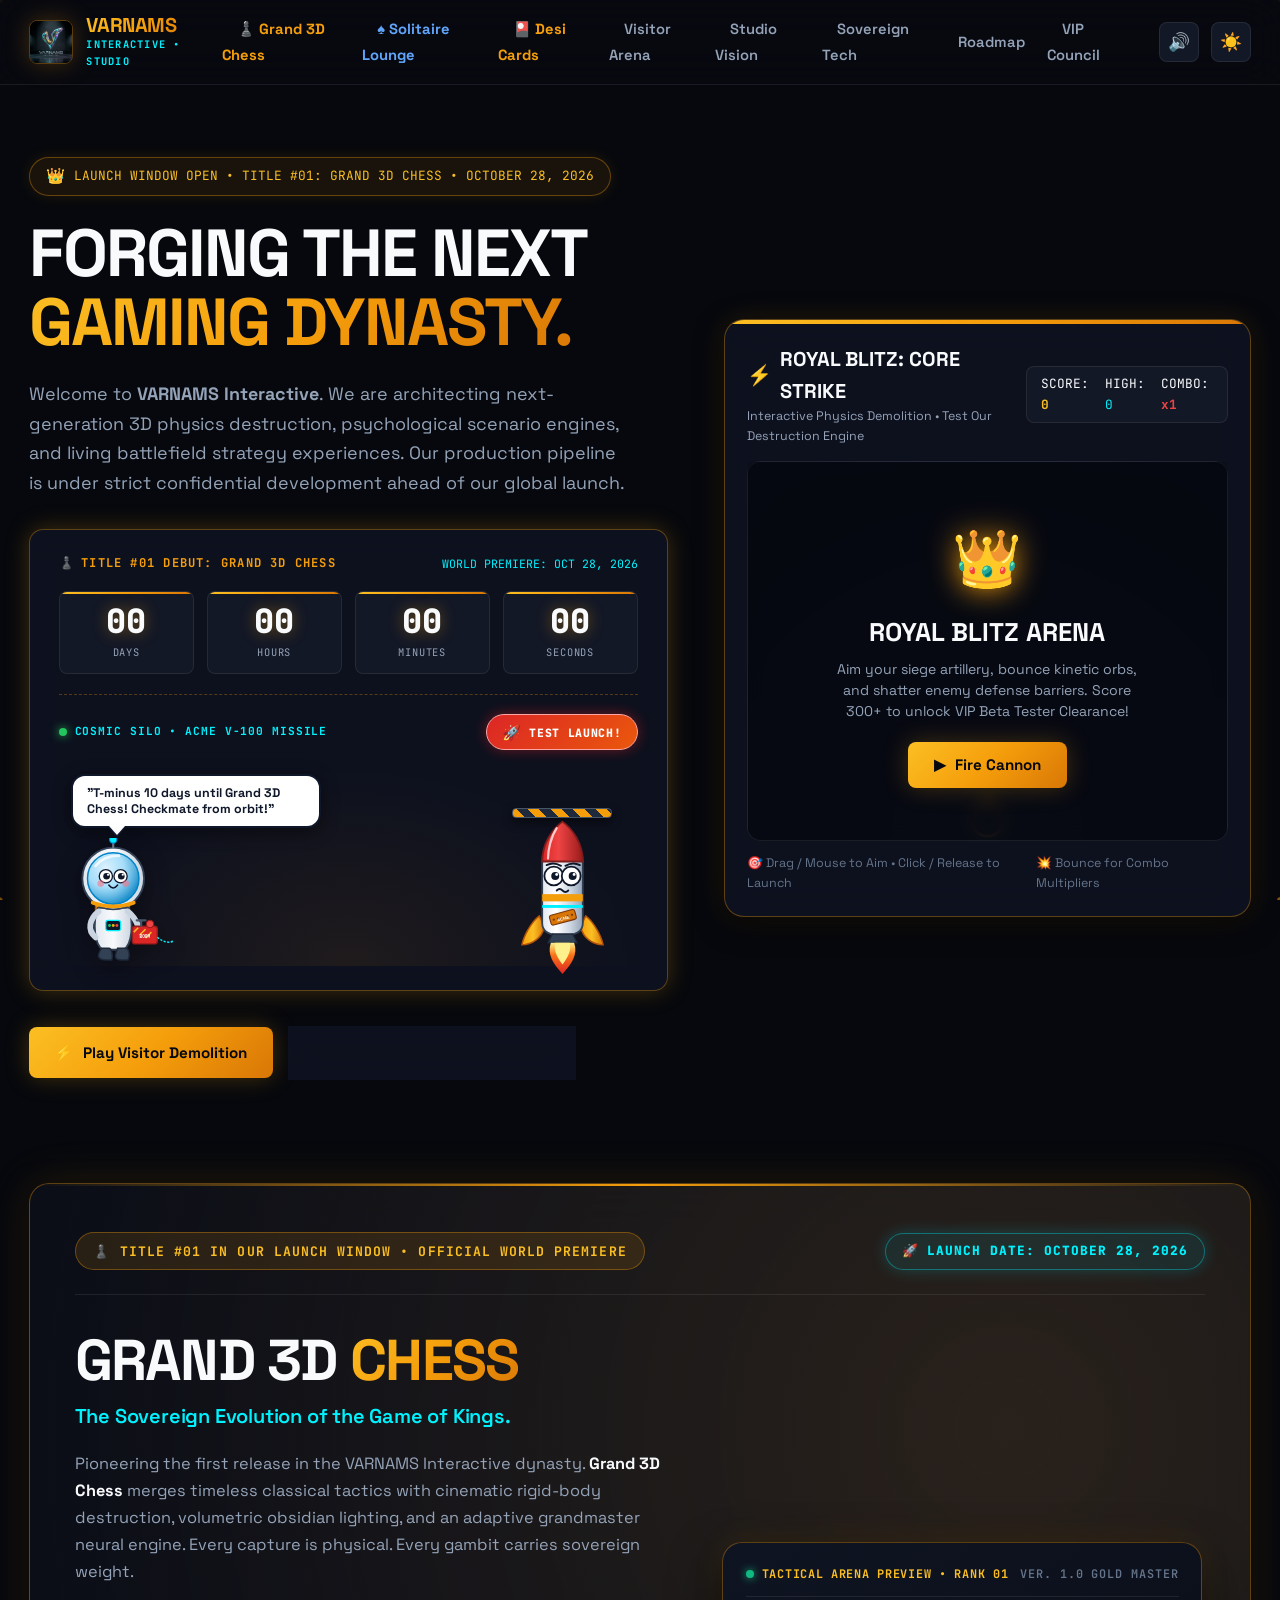
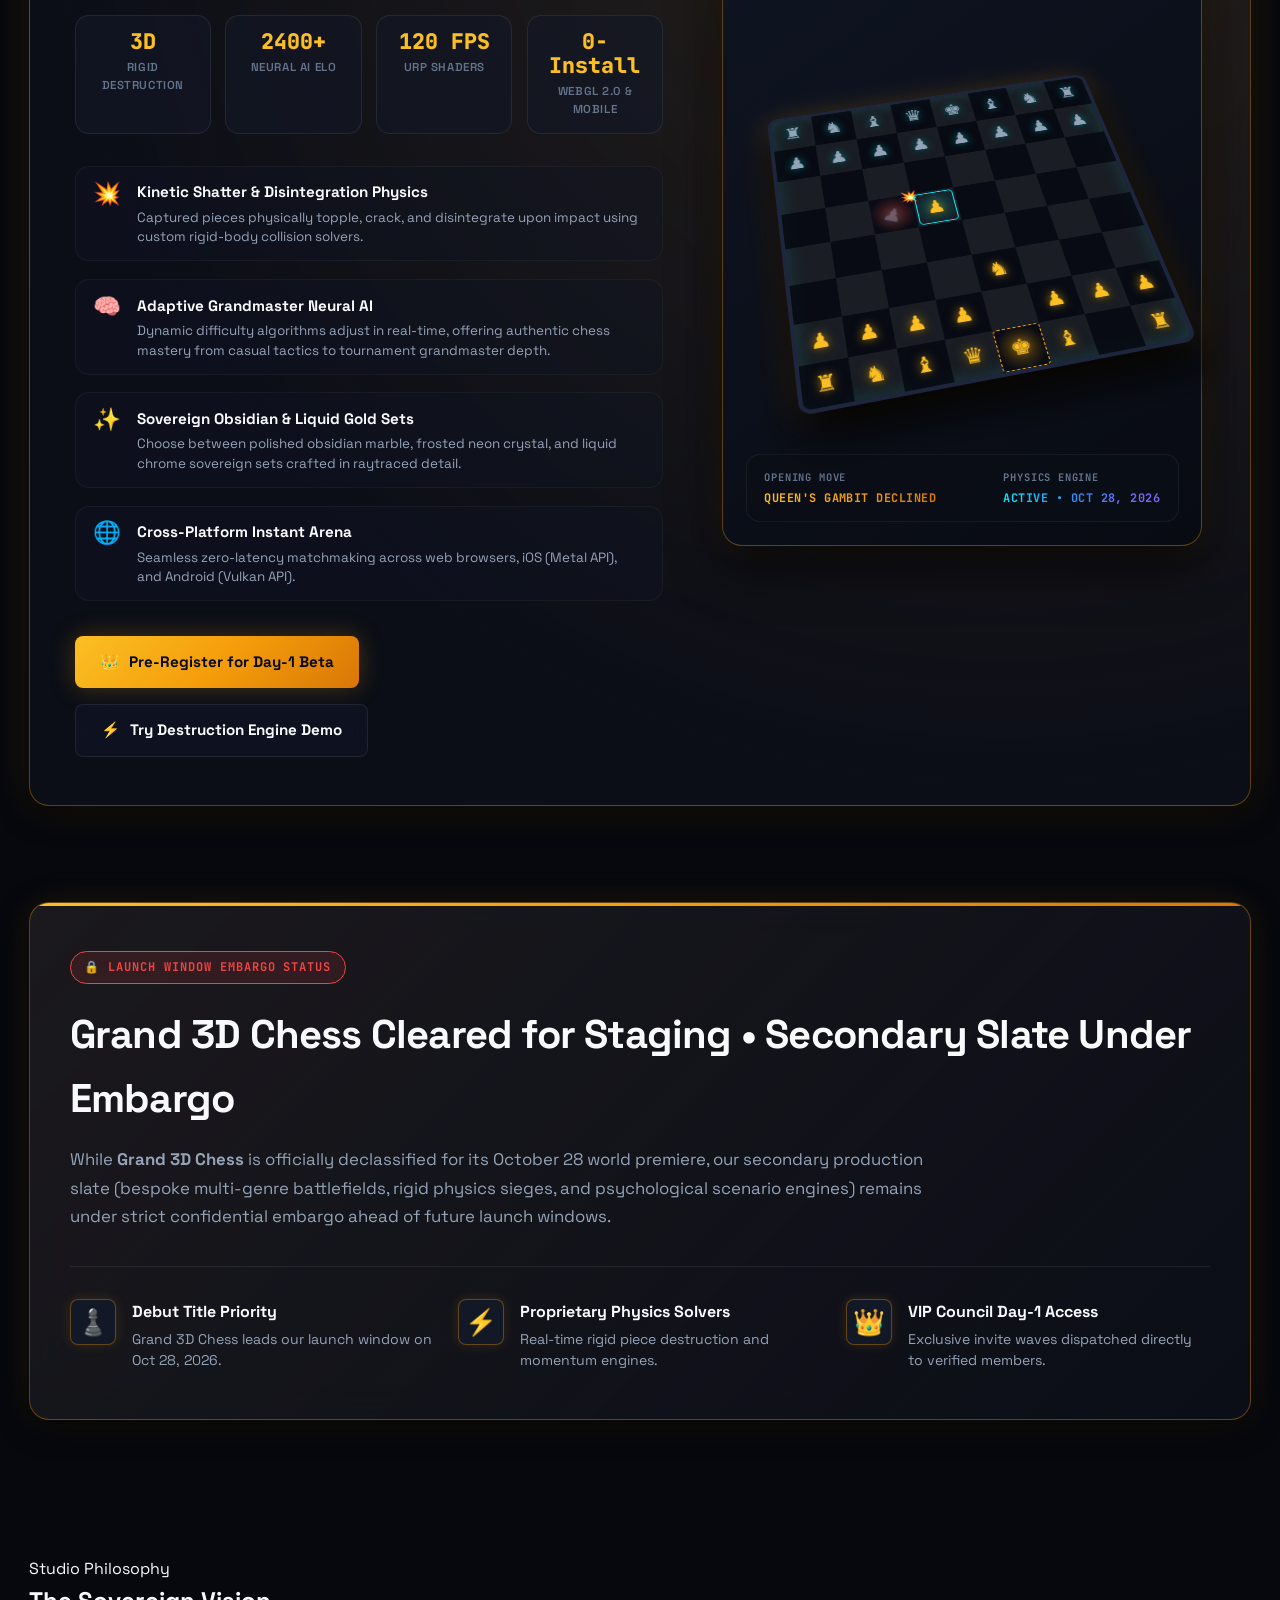
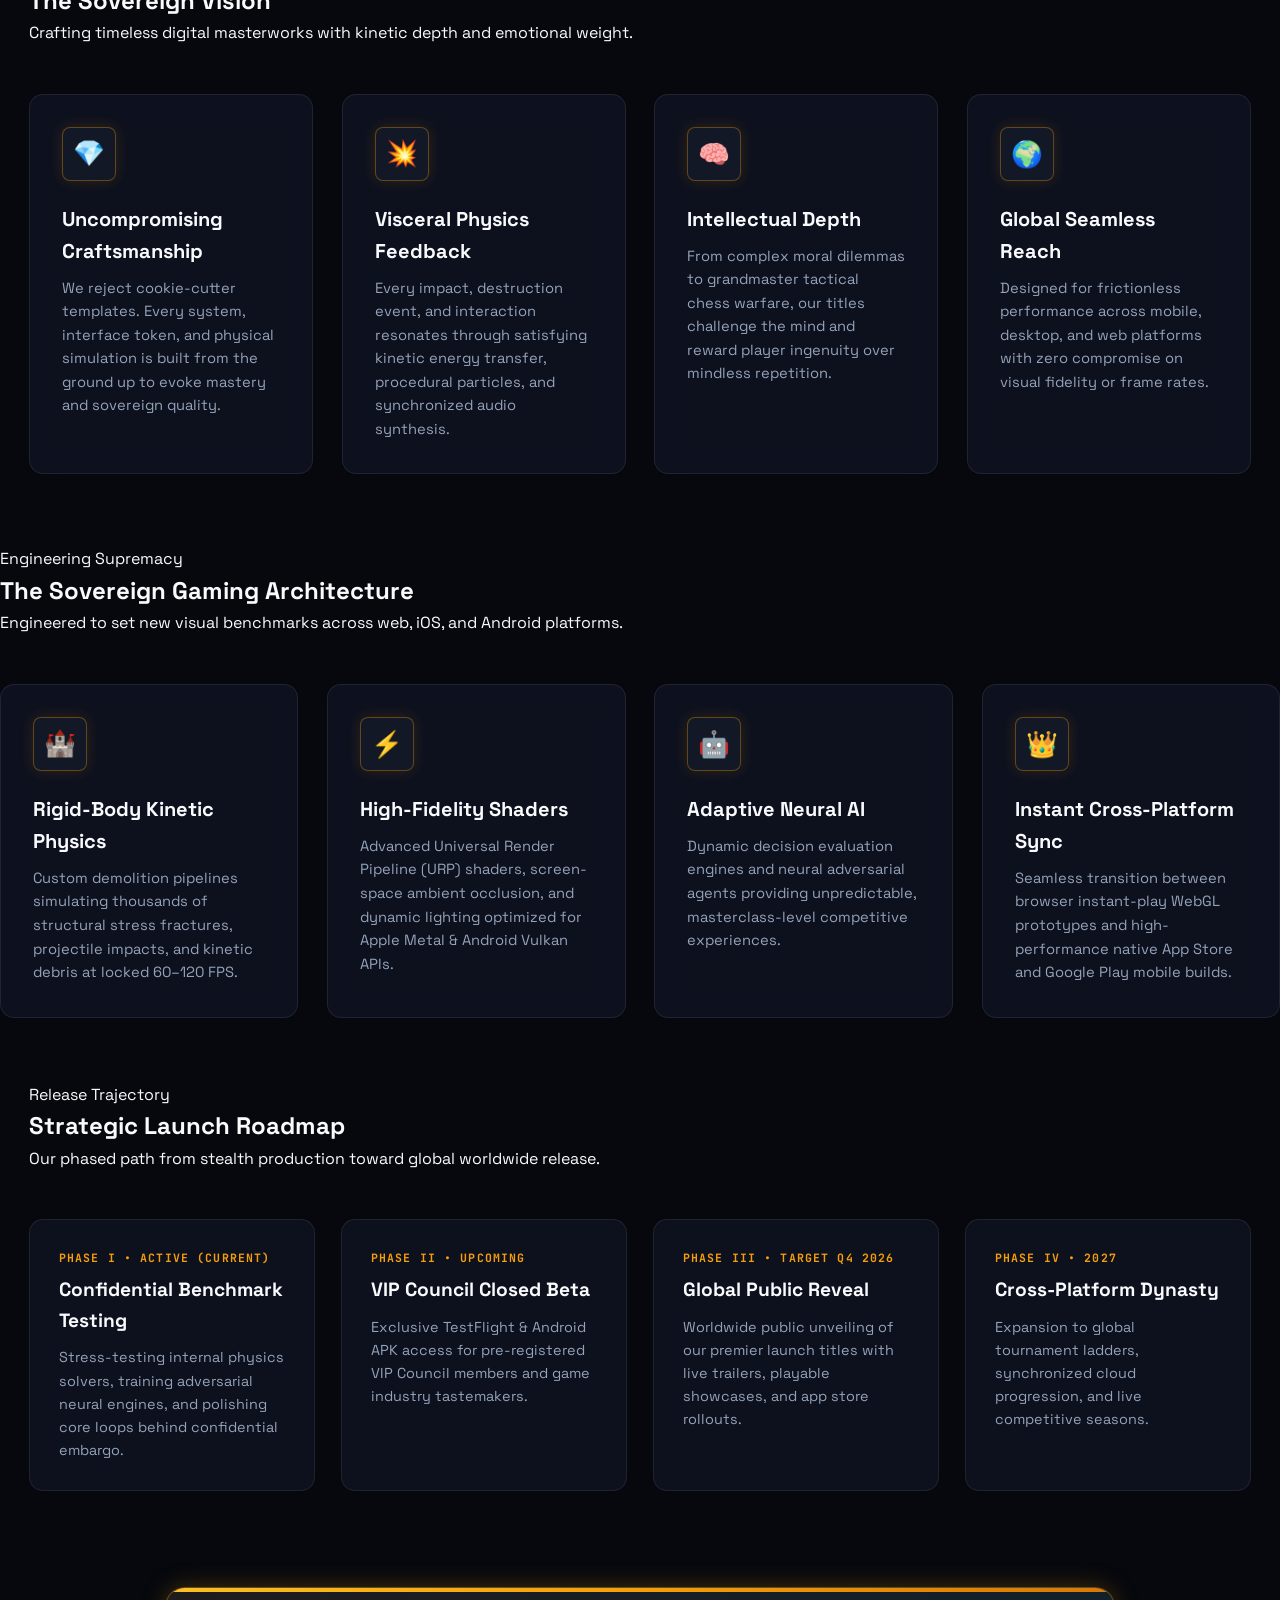
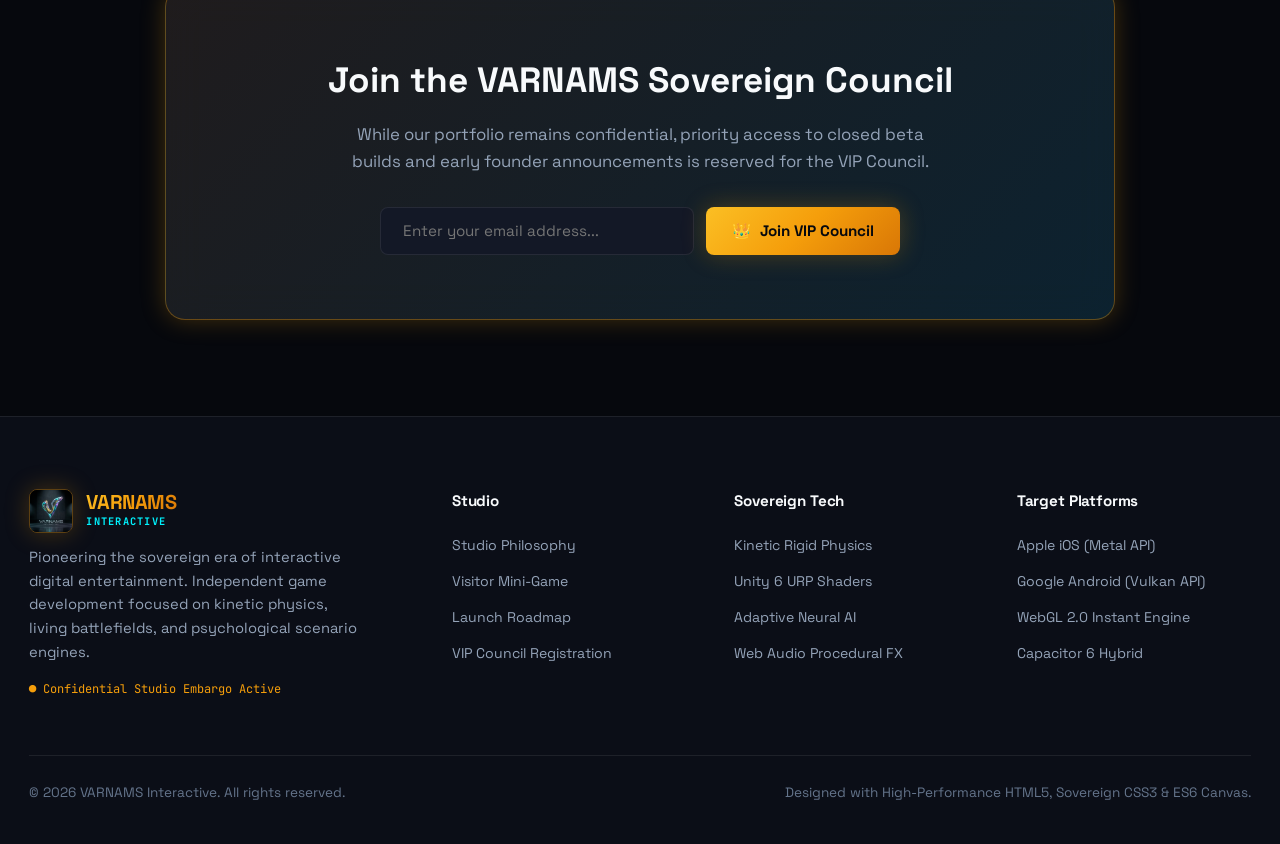
==== commit da69eace: "feat: debut Grand 3D Chess as Title #01 with Oct 28 2026 countdown" ====
--- a/index.html
+++ b/index.html
@@ -32,6 +32,9 @@
       </a>
 
       <ul class="nav-links">
+        <li><a href="#grand-chess" class="nav-link" style="color: var(--royal-gold); font-weight: 700;">♟️ Grand 3D Chess</a></li>
+        <li><a href="classic-solitaire-lounge/index.html" class="nav-link" style="color: #60a5fa; font-weight: 700;">♠️ Solitaire Lounge</a></li>
+        <li><a href="desi-cards/index.html" class="nav-link" style="color: #f59e0b; font-weight: 700;">🎴 Desi Cards</a></li>
         <li><a href="#arena" class="nav-link">Visitor Arena</a></li>
         <li><a href="#vision" class="nav-link">Studio Vision</a></li>
         <li><a href="#tech" class="nav-link">Sovereign Tech</a></li>
@@ -51,7 +54,7 @@
     <div class="hero-content">
       <div class="royal-pill">
         <span class="pulse-crown">👑</span>
-        <span>THE SOVEREIGN ERA OF GAMING • CONFIDENTIAL STEALTH PHASE</span>
+        <span>LAUNCH WINDOW OPEN • TITLE #01: GRAND 3D CHESS • OCTOBER 28, 2026</span>
       </div>
 
       <h1 class="hero-title">
@@ -67,28 +70,28 @@
       <div class="countdown-container">
         <div class="countdown-header">
           <div class="countdown-tag">
-            <span>⏳</span> GLOBAL LAUNCH COUNTDOWN
+            <span>♟️</span> TITLE #01 DEBUT: GRAND 3D CHESS
           </div>
           <span style="font-family: var(--font-mono); font-size: 0.72rem; color: var(--hyper-cyan);">
-            PHASE 1 DEPLOYMENT
+            WORLD PREMIERE: OCT 28, 2026
           </span>
         </div>
 
         <div class="countdown-grid">
           <div class="countdown-unit">
-            <div id="days-val" class="unit-value">48</div>
+            <div id="days-val" class="unit-value">10</div>
             <div class="unit-label">Days</div>
           </div>
           <div class="countdown-unit">
-            <div id="hours-val" class="unit-value">18</div>
+            <div id="hours-val" class="unit-value">03</div>
             <div class="unit-label">Hours</div>
           </div>
           <div class="countdown-unit">
-            <div id="mins-val" class="unit-value">00</div>
+            <div id="mins-val" class="unit-value">49</div>
             <div class="unit-label">Minutes</div>
           </div>
           <div class="countdown-unit">
-            <div id="secs-val" class="unit-value">00</div>
+            <div id="secs-val" class="unit-value">42</div>
             <div class="unit-label">Seconds</div>
           </div>
         </div>
@@ -110,7 +113,7 @@
             <!-- Cartoon Mascot Operator: Captain Cosmo -->
             <div class="mascot-wrapper" id="mascot-operator" title="Click me to talk!">
               <div class="mascot-bubble" id="mascot-speech">
-                "T-minus 48 days... or until someone hits that red button!"
+                "T-minus 10 days until Grand 3D Chess! Checkmate from orbit!"
               </div>
               <svg class="mascot-svg" viewBox="0 0 140 170" xmlns="http://www.w3.org/2000/svg">
                 <defs>
@@ -325,37 +328,247 @@
     </div>
   </section>
 
+  <!-- DEBUT TITLE #01 SPOTLIGHT: GRAND 3D CHESS -->
+  <section class="game-spotlight-section" id="grand-chess">
+    <div class="spotlight-card">
+      <div class="spotlight-header">
+        <div class="spotlight-pill">
+          <span class="spotlight-pulse">♟️</span>
+          <span>TITLE #01 IN OUR LAUNCH WINDOW • OFFICIAL WORLD PREMIERE</span>
+        </div>
+        <div class="spotlight-date-badge">
+          <span class="badge-icon">🚀</span>
+          <span class="badge-text">LAUNCH DATE: OCTOBER 28, 2026</span>
+        </div>
+      </div>
+
+      <div class="spotlight-grid">
+        <!-- Game Description & Pillars -->
+        <div class="spotlight-info">
+          <h2 class="spotlight-title">
+            GRAND 3D <span class="text-gold-gradient">CHESS</span>
+          </h2>
+          <p class="spotlight-tagline">
+            The Sovereign Evolution of the Game of Kings.
+          </p>
+          <p class="spotlight-desc">
+            Pioneering the first release in the VARNAMS Interactive dynasty. <strong>Grand 3D Chess</strong> merges timeless classical tactics with cinematic rigid-body destruction, volumetric obsidian lighting, and an adaptive grandmaster neural engine. Every capture is physical. Every gambit carries sovereign weight.
+          </p>
+
+          <!-- Metrics Pills -->
+          <div class="spotlight-metrics-grid">
+            <div class="spotlight-metric">
+              <span class="metric-val">3D</span>
+              <span class="metric-lbl">Rigid Destruction</span>
+            </div>
+            <div class="spotlight-metric">
+              <span class="metric-val">2400+</span>
+              <span class="metric-lbl">Neural AI ELO</span>
+            </div>
+            <div class="spotlight-metric">
+              <span class="metric-val">120 FPS</span>
+              <span class="metric-lbl">URP Shaders</span>
+            </div>
+            <div class="spotlight-metric">
+              <span class="metric-val">0-Install</span>
+              <span class="metric-lbl">WebGL 2.0 & Mobile</span>
+            </div>
+          </div>
+
+          <!-- Features List -->
+          <div class="spotlight-features-list">
+            <div class="spotlight-feat">
+              <span class="feat-icon">💥</span>
+              <div>
+                <strong>Kinetic Shatter & Disintegration Physics</strong>
+                <p>Captured pieces physically topple, crack, and disintegrate upon impact using custom rigid-body collision solvers.</p>
+              </div>
+            </div>
+            <div class="spotlight-feat">
+              <span class="feat-icon">🧠</span>
+              <div>
+                <strong>Adaptive Grandmaster Neural AI</strong>
+                <p>Dynamic difficulty algorithms adjust in real-time, offering authentic chess mastery from casual tactics to tournament grandmaster depth.</p>
+              </div>
+            </div>
+            <div class="spotlight-feat">
+              <span class="feat-icon">✨</span>
+              <div>
+                <strong>Sovereign Obsidian & Liquid Gold Sets</strong>
+                <p>Choose between polished obsidian marble, frosted neon crystal, and liquid chrome sovereign sets crafted in raytraced detail.</p>
+              </div>
+            </div>
+            <div class="spotlight-feat">
+              <span class="feat-icon">🌐</span>
+              <div>
+                <strong>Cross-Platform Instant Arena</strong>
+                <p>Seamless zero-latency matchmaking across web browsers, iOS (Metal API), and Android (Vulkan API).</p>
+              </div>
+            </div>
+          </div>
+
+          <div class="spotlight-cta-row">
+            <a href="#vip" class="btn btn-gold">
+              <span>👑</span> Pre-Register for Day-1 Beta
+            </a>
+            <a href="#arena" class="btn btn-outline">
+              <span>⚡</span> Try Destruction Engine Demo
+            </a>
+          </div>
+        </div>
+
+        <!-- Interactive Holographic 3D Chessboard Arena Preview -->
+        <div class="spotlight-visual">
+          <div class="chess-arena-card">
+            <div class="arena-card-topbar">
+              <div class="arena-tag">
+                <span class="live-pulse-dot"></span>
+                <span>TACTICAL ARENA PREVIEW • RANK 01</span>
+              </div>
+              <span class="arena-id">VER. 1.0 GOLD MASTER</span>
+            </div>
+
+            <!-- 3D Perspective Chessboard Stage -->
+            <div class="chess-perspective-stage">
+              <div class="chess-hologram-board">
+                <div class="chess-grid-overlay">
+                  <!-- Row 8 (Black Major Pieces) -->
+                  <div class="chess-square light-sq"><span class="chess-piece obs-piece">♜</span></div>
+                  <div class="chess-square dark-sq"><span class="chess-piece obs-piece">♞</span></div>
+                  <div class="chess-square light-sq"><span class="chess-piece obs-piece">♝</span></div>
+                  <div class="chess-square dark-sq"><span class="chess-piece obs-piece queen-piece">♛</span></div>
+                  <div class="chess-square light-sq"><span class="chess-piece obs-piece king-piece">♚</span></div>
+                  <div class="chess-square dark-sq"><span class="chess-piece obs-piece">♝</span></div>
+                  <div class="chess-square light-sq"><span class="chess-piece obs-piece">♞</span></div>
+                  <div class="chess-square dark-sq"><span class="chess-piece obs-piece">♜</span></div>
+
+                  <!-- Row 7 (Black Pawns) -->
+                  <div class="chess-square dark-sq"><span class="chess-piece obs-piece">♟</span></div>
+                  <div class="chess-square light-sq"><span class="chess-piece obs-piece">♟</span></div>
+                  <div class="chess-square dark-sq"><span class="chess-piece obs-piece">♟</span></div>
+                  <div class="chess-square light-sq"><span class="chess-piece obs-piece">♟</span></div>
+                  <div class="chess-square dark-sq"><span class="chess-piece obs-piece">♟</span></div>
+                  <div class="chess-square light-sq"><span class="chess-piece obs-piece">♟</span></div>
+                  <div class="chess-square dark-sq"><span class="chess-piece obs-piece">♟</span></div>
+                  <div class="chess-square light-sq"><span class="chess-piece obs-piece">♟</span></div>
+
+                  <!-- Row 6 (Open / Contested) -->
+                  <div class="chess-square light-sq"></div>
+                  <div class="chess-square dark-sq"></div>
+                  <div class="chess-square light-sq"></div>
+                  <div class="chess-square dark-sq"></div>
+                  <div class="chess-square light-sq"></div>
+                  <div class="chess-square dark-sq"></div>
+                  <div class="chess-square light-sq"></div>
+                  <div class="chess-square dark-sq"></div>
+
+                  <!-- Row 5 (Clash & Tactical Strike) -->
+                  <div class="chess-square dark-sq"></div>
+                  <div class="chess-square light-sq"></div>
+                  <div class="chess-square dark-sq clash-sq">
+                    <span class="clash-spark">💥</span>
+                    <span class="chess-piece obs-piece shattered-piece">♟</span>
+                  </div>
+                  <div class="chess-square light-sq target-sq">
+                    <span class="chess-piece gold-piece active-pawn">♟</span>
+                    <div class="move-glow-ring"></div>
+                  </div>
+                  <div class="chess-square dark-sq"></div>
+                  <div class="chess-square light-sq"></div>
+                  <div class="chess-square dark-sq"></div>
+                  <div class="chess-square light-sq"></div>
+
+                  <!-- Row 4 (Open) -->
+                  <div class="chess-square light-sq"></div>
+                  <div class="chess-square dark-sq"></div>
+                  <div class="chess-square light-sq"></div>
+                  <div class="chess-square dark-sq"></div>
+                  <div class="chess-square light-sq"></div>
+                  <div class="chess-square dark-sq"></div>
+                  <div class="chess-square light-sq"></div>
+                  <div class="chess-square dark-sq"></div>
+
+                  <!-- Row 3 (White Pawn Advancing) -->
+                  <div class="chess-square dark-sq"></div>
+                  <div class="chess-square light-sq"></div>
+                  <div class="chess-square dark-sq"></div>
+                  <div class="chess-square light-sq"></div>
+                  <div class="chess-square dark-sq"><span class="chess-piece gold-piece">♞</span></div>
+                  <div class="chess-square light-sq"></div>
+                  <div class="chess-square dark-sq"></div>
+                  <div class="chess-square light-sq"></div>
+
+                  <!-- Row 2 (White Pawns) -->
+                  <div class="chess-square light-sq"><span class="chess-piece gold-piece">♟</span></div>
+                  <div class="chess-square dark-sq"><span class="chess-piece gold-piece">♟</span></div>
+                  <div class="chess-square light-sq"><span class="chess-piece gold-piece">♟</span></div>
+                  <div class="chess-square dark-sq"><span class="chess-piece gold-piece">♟</span></div>
+                  <div class="chess-square light-sq"></div>
+                  <div class="chess-square dark-sq"><span class="chess-piece gold-piece">♟</span></div>
+                  <div class="chess-square light-sq"><span class="chess-piece gold-piece">♟</span></div>
+                  <div class="chess-square dark-sq"><span class="chess-piece gold-piece">♟</span></div>
+
+                  <!-- Row 1 (White Major Pieces) -->
+                  <div class="chess-square dark-sq"><span class="chess-piece gold-piece">♜</span></div>
+                  <div class="chess-square light-sq"><span class="chess-piece gold-piece">♞</span></div>
+                  <div class="chess-square dark-sq"><span class="chess-piece gold-piece">♝</span></div>
+                  <div class="chess-square light-sq"><span class="chess-piece gold-piece queen-piece">♛</span></div>
+                  <div class="chess-square dark-sq active-king"><span class="chess-piece gold-piece king-piece">♚</span><div class="sq-pulse"></div></div>
+                  <div class="chess-square light-sq"><span class="chess-piece gold-piece">♝</span></div>
+                  <div class="chess-square dark-sq"></div>
+                  <div class="chess-square light-sq"><span class="chess-piece gold-piece">♜</span></div>
+                </div>
+              </div>
+            </div>
+
+            <!-- Match HUD Footer -->
+            <div class="chess-hud-footer">
+              <div class="hud-stat">
+                <span class="hud-label">OPENING MOVE</span>
+                <span class="hud-value text-gold-gradient">QUEEN'S GAMBIT DECLINED</span>
+              </div>
+              <div class="hud-stat">
+                <span class="hud-label">PHYSICS ENGINE</span>
+                <span class="hud-value text-cyan-gradient">ACTIVE • OCT 28, 2026</span>
+              </div>
+            </div>
+          </div>
+        </div>
+      </div>
+    </div>
+  </section>
+
   <!-- Confidential Studio Status Banner -->
   <section class="stealth-banner-section">
     <div class="stealth-banner">
       <div class="stealth-badge">
-        <span>🔒</span> CONFIDENTIAL EMBARGO ACTIVE
+        <span>🔒</span> LAUNCH WINDOW EMBARGO STATUS
       </div>
       <div class="stealth-content">
-        <h3>Proprietary Games Under Stealth Embargo</h3>
+        <h3>Grand 3D Chess Cleared for Staging • Secondary Slate Under Embargo</h3>
         <p>
-          To protect our proprietary mechanics, bespoke 3D physics solvers, and competitive launch timing, <strong>VARNAMS Interactive does not showcase games publicly prior to official global launch</strong>. All playable titles and media assets remain under confidential security clearance.
+          While <strong>Grand 3D Chess</strong> is officially declassified for its October 28 world premiere, our secondary production slate (bespoke multi-genre battlefields, rigid physics sieges, and psychological scenario engines) remains under strict confidential embargo ahead of future launch windows.
         </p>
         <div class="stealth-features">
           <div class="stealth-item">
-            <span class="stealth-icon">🛡️</span>
+            <span class="stealth-icon">♟️</span>
             <div>
-              <strong>Zero Leaks Policy</strong>
-              <p>Confidential builds restricted to vetted QA testers.</p>
+              <strong>Debut Title Priority</strong>
+              <p>Grand 3D Chess leads our launch window on Oct 28, 2026.</p>
             </div>
           </div>
           <div class="stealth-item">
             <span class="stealth-icon">⚡</span>
             <div>
-              <strong>Proprietary Physics</strong>
-              <p>Custom 60–120 FPS rigid-body solvers in confidential trials.</p>
+              <strong>Proprietary Physics Solvers</strong>
+              <p>Real-time rigid piece destruction and momentum engines.</p>
             </div>
           </div>
           <div class="stealth-item">
             <span class="stealth-icon">👑</span>
             <div>
-              <strong>VIP Founder Priority</strong>
-              <p>Early clearance invites dispatched exclusively via VIP Council.</p>
+              <strong>VIP Council Day-1 Access</strong>
+              <p>Exclusive invite waves dispatched directly to verified members.</p>
             </div>
           </div>
         </div>
--- a/css/portal.css
+++ b/css/portal.css
@@ -991,6 +991,487 @@
 }
 
 /* ==========================================================================
+   DEBUT TITLE #01 SPOTLIGHT: GRAND 3D CHESS
+   ========================================================================== */
+.game-spotlight-section {
+  position: relative;
+  z-index: 2;
+  max-width: var(--max-width);
+  margin: 0 auto;
+  padding: 3rem 1.8rem 4rem;
+}
+
+.spotlight-card {
+  background: radial-gradient(ellipse at 80% 20%, rgba(245, 158, 11, 0.12) 0%, rgba(11, 14, 23, 0.95) 70%), var(--bg-card);
+  border: 1px solid var(--border-gold);
+  border-radius: var(--radius-lg);
+  padding: 3rem 2.8rem;
+  backdrop-filter: blur(24px);
+  -webkit-backdrop-filter: blur(24px);
+  box-shadow: var(--shadow-md), 0 0 45px rgba(245, 158, 11, 0.15);
+  position: relative;
+  overflow: hidden;
+}
+
+.spotlight-card::before {
+  content: '';
+  position: absolute;
+  top: 0;
+  left: 0;
+  right: 0;
+  height: 2px;
+  background: linear-gradient(90deg, transparent 0%, var(--royal-gold) 50%, transparent 100%);
+  animation: shineScan 6s ease-in-out infinite;
+}
+
+.spotlight-header {
+  display: flex;
+  justify-content: space-between;
+  align-items: center;
+  flex-wrap: wrap;
+  gap: 1.2rem;
+  margin-bottom: 2.2rem;
+  padding-bottom: 1.5rem;
+  border-bottom: 1px solid var(--border-subtle);
+}
+
+.spotlight-pill {
+  display: inline-flex;
+  align-items: center;
+  gap: 0.6rem;
+  background: rgba(245, 158, 11, 0.12);
+  border: 1px solid var(--border-gold);
+  padding: 0.45rem 1.1rem;
+  border-radius: var(--radius-full);
+  font-family: var(--font-mono);
+  font-size: 0.82rem;
+  font-weight: 700;
+  color: var(--royal-gold-light);
+  letter-spacing: 0.08em;
+  text-transform: uppercase;
+}
+
+.spotlight-pulse {
+  display: inline-block;
+  animation: pulseIcon 2s ease-in-out infinite;
+}
+
+@keyframes pulseIcon {
+  0%, 100% { transform: scale(1); filter: drop-shadow(0 0 4px rgba(245, 158, 11, 0.6)); }
+  50% { transform: scale(1.18); filter: drop-shadow(0 0 10px rgba(245, 158, 11, 0.9)); }
+}
+
+.spotlight-date-badge {
+  display: inline-flex;
+  align-items: center;
+  gap: 0.5rem;
+  background: rgba(0, 242, 254, 0.08);
+  border: 1px solid var(--border-cyan);
+  padding: 0.45rem 1rem;
+  border-radius: var(--radius-full);
+  font-family: var(--font-mono);
+  font-size: 0.8rem;
+  font-weight: 800;
+  color: var(--hyper-cyan);
+  letter-spacing: 0.08em;
+  box-shadow: 0 0 16px rgba(0, 242, 254, 0.2);
+}
+
+.spotlight-grid {
+  display: grid;
+  grid-template-columns: 1.15fr 0.95fr;
+  gap: 3.5rem;
+  align-items: center;
+}
+
+.spotlight-title {
+  font-size: clamp(2.4rem, 4.5vw, 3.6rem);
+  font-weight: 900;
+  line-height: 1.05;
+  letter-spacing: -0.03em;
+  margin-bottom: 0.6rem;
+}
+
+.spotlight-tagline {
+  font-size: 1.25rem;
+  font-weight: 600;
+  color: var(--hyper-cyan);
+  margin-bottom: 1.2rem;
+  letter-spacing: -0.01em;
+}
+
+.spotlight-desc {
+  color: var(--text-muted);
+  line-height: 1.65;
+  font-size: 1.02rem;
+  margin-bottom: 1.8rem;
+}
+
+.spotlight-desc strong {
+  color: var(--text-main);
+}
+
+.spotlight-metrics-grid {
+  display: grid;
+  grid-template-columns: repeat(4, 1fr);
+  gap: 0.9rem;
+  margin-bottom: 2rem;
+}
+
+.spotlight-metric {
+  background: rgba(19, 24, 38, 0.7);
+  border: 1px solid var(--border-subtle);
+  border-radius: var(--radius-md);
+  padding: 0.9rem 0.6rem;
+  text-align: center;
+  transition: transform var(--duration-normal) var(--ease-spring), border-color var(--duration-normal);
+}
+
+.spotlight-metric:hover {
+  transform: translateY(-3px);
+  border-color: var(--border-gold);
+}
+
+.metric-val {
+  display: block;
+  font-family: var(--font-mono);
+  font-size: 1.35rem;
+  font-weight: 800;
+  color: var(--royal-gold-light);
+  line-height: 1.1;
+  margin-bottom: 0.25rem;
+}
+
+.metric-lbl {
+  display: block;
+  font-size: 0.72rem;
+  color: var(--text-dim);
+  text-transform: uppercase;
+  letter-spacing: 0.05em;
+  font-weight: 600;
+}
+
+.spotlight-features-list {
+  display: flex;
+  flex-direction: column;
+  gap: 1.1rem;
+  margin-bottom: 2.2rem;
+}
+
+.spotlight-feat {
+  display: flex;
+  align-items: flex-start;
+  gap: 1rem;
+  background: rgba(16, 21, 36, 0.45);
+  border: 1px solid rgba(255, 255, 255, 0.04);
+  padding: 0.85rem 1.1rem;
+  border-radius: var(--radius-md);
+}
+
+.feat-icon {
+  font-size: 1.4rem;
+  line-height: 1;
+  margin-top: 0.15rem;
+  flex-shrink: 0;
+}
+
+.spotlight-feat strong {
+  display: block;
+  font-size: 0.95rem;
+  color: var(--text-main);
+  margin-bottom: 0.2rem;
+}
+
+.spotlight-feat p {
+  font-size: 0.84rem;
+  color: var(--text-muted);
+  line-height: 1.45;
+  margin: 0;
+}
+
+.spotlight-cta-row {
+  display: flex;
+  align-items: center;
+  flex-wrap: wrap;
+  gap: 1rem;
+}
+
+/* 3D Interactive Perspective Chess Arena */
+.spotlight-visual {
+  perspective: 1200px;
+  display: flex;
+  justify-content: center;
+}
+
+.chess-arena-card {
+  width: 100%;
+  max-width: 480px;
+  background: linear-gradient(145deg, #0f1422 0%, #080b12 100%);
+  border: 1px solid var(--border-gold);
+  border-radius: var(--radius-lg);
+  padding: 1.4rem;
+  box-shadow: 0 20px 50px rgba(0, 0, 0, 0.7), 0 0 30px rgba(245, 158, 11, 0.12);
+  display: flex;
+  flex-direction: column;
+  gap: 1.2rem;
+}
+
+.arena-card-topbar {
+  display: flex;
+  justify-content: space-between;
+  align-items: center;
+  font-family: var(--font-mono);
+  font-size: 0.74rem;
+  border-bottom: 1px solid rgba(255, 255, 255, 0.08);
+  padding-bottom: 0.75rem;
+}
+
+.arena-tag {
+  display: flex;
+  align-items: center;
+  gap: 0.5rem;
+  color: var(--royal-gold-light);
+  font-weight: 700;
+  letter-spacing: 0.06em;
+}
+
+.live-pulse-dot {
+  width: 8px;
+  height: 8px;
+  border-radius: 50%;
+  background: #10b981;
+  box-shadow: 0 0 8px #10b981;
+  animation: pulseDot 1.6s ease-in-out infinite;
+}
+
+@keyframes pulseDot {
+  0%, 100% { opacity: 1; transform: scale(1); }
+  50% { opacity: 0.4; transform: scale(0.85); }
+}
+
+.arena-id {
+  color: var(--text-dim);
+  letter-spacing: 0.08em;
+  font-weight: 600;
+}
+
+/* Perspective Chessboard */
+.chess-perspective-stage {
+  perspective: 900px;
+  padding: 1.5rem 0.5rem 2.2rem;
+  display: flex;
+  justify-content: center;
+  align-items: center;
+}
+
+.chess-hologram-board {
+  width: 100%;
+  max-width: 360px;
+  aspect-ratio: 1;
+  transform: rotateX(38deg) rotateZ(-12deg);
+  transform-style: preserve-3d;
+  transition: transform 0.5s var(--ease-spring);
+  box-shadow: 
+    0 25px 40px rgba(0, 0, 0, 0.9),
+    0 0 35px rgba(245, 158, 11, 0.22),
+    inset 0 0 20px rgba(0, 242, 254, 0.15);
+  border: 4px solid #1e263d;
+  border-radius: 12px;
+  position: relative;
+  background: #080b12;
+}
+
+.chess-arena-card:hover .chess-hologram-board {
+  transform: rotateX(32deg) rotateZ(-6deg) scale(1.03);
+}
+
+.chess-grid-overlay {
+  display: grid;
+  grid-template-columns: repeat(8, 1fr);
+  grid-template-rows: repeat(8, 1fr);
+  width: 100%;
+  height: 100%;
+  border-radius: 8px;
+  overflow: hidden;
+}
+
+.chess-square {
+  position: relative;
+  display: flex;
+  align-items: center;
+  justify-content: center;
+  aspect-ratio: 1;
+  font-size: clamp(1rem, 2.2vw, 1.4rem);
+  user-select: none;
+  transition: all 0.2s ease;
+}
+
+.light-sq {
+  background: rgba(226, 232, 240, 0.08);
+}
+
+.dark-sq {
+  background: rgba(8, 11, 20, 0.85);
+}
+
+.chess-piece {
+  display: inline-block;
+  line-height: 1;
+  filter: drop-shadow(0 2px 4px rgba(0,0,0,0.8));
+  transition: transform 0.25s ease;
+}
+
+.gold-piece {
+  color: #fbbf24;
+  text-shadow: 0 0 10px rgba(251, 191, 36, 0.7);
+}
+
+.obs-piece {
+  color: #94a3b8;
+  text-shadow: 0 0 10px rgba(0, 242, 254, 0.5);
+}
+
+.active-king {
+  background: radial-gradient(circle, rgba(245, 158, 11, 0.35) 0%, rgba(8, 11, 20, 0.85) 75%);
+}
+
+.target-sq {
+  background: radial-gradient(circle, rgba(0, 242, 254, 0.3) 0%, rgba(226, 232, 240, 0.08) 75%);
+}
+
+.active-pawn {
+  animation: floatPawn 2s ease-in-out infinite;
+}
+
+@keyframes floatPawn {
+  0%, 100% { transform: translateY(0); }
+  50% { transform: translateY(-4px) scale(1.15); filter: drop-shadow(0 0 12px rgba(251, 191, 36, 1)); }
+}
+
+.move-glow-ring {
+  position: absolute;
+  inset: 2px;
+  border: 1.5px solid var(--hyper-cyan);
+  border-radius: 4px;
+  animation: ringPulse 1.8s infinite ease-in-out;
+  pointer-events: none;
+}
+
+@keyframes ringPulse {
+  0%, 100% { opacity: 0.3; transform: scale(0.92); }
+  50% { opacity: 1; transform: scale(1.04); }
+}
+
+.clash-sq {
+  background: radial-gradient(circle, rgba(239, 68, 68, 0.4) 0%, rgba(8, 11, 20, 0.85) 75%);
+}
+
+.clash-spark {
+  position: absolute;
+  top: -8px;
+  right: -6px;
+  font-size: 0.9rem;
+  animation: sparkBurst 1.2s infinite ease-out;
+  pointer-events: none;
+}
+
+@keyframes sparkBurst {
+  0% { transform: scale(0.5); opacity: 0; }
+  50% { transform: scale(1.2); opacity: 1; }
+  100% { transform: scale(1); opacity: 0.8; }
+}
+
+.shattered-piece {
+  opacity: 0.45;
+  transform: rotate(25deg) translateY(2px);
+  filter: blur(0.5px);
+}
+
+.sq-pulse {
+  position: absolute;
+  inset: 0;
+  border: 1px dashed var(--royal-gold);
+  border-radius: 4px;
+  animation: sqRotate 8s linear infinite;
+}
+
+@keyframes sqRotate {
+  0% { transform: rotate(0deg); opacity: 0.3; }
+  50% { opacity: 0.8; }
+  100% { transform: rotate(360deg); opacity: 0.3; }
+}
+
+/* Match HUD Footer */
+.chess-hud-footer {
+  display: flex;
+  justify-content: space-between;
+  align-items: center;
+  background: rgba(11, 14, 23, 0.8);
+  border: 1px solid rgba(255, 255, 255, 0.06);
+  border-radius: var(--radius-md);
+  padding: 0.85rem 1.1rem;
+  font-family: var(--font-mono);
+  font-size: 0.74rem;
+}
+
+.hud-stat {
+  display: flex;
+  flex-direction: column;
+  gap: 0.2rem;
+}
+
+.hud-label {
+  color: var(--text-dim);
+  font-size: 0.65rem;
+  letter-spacing: 0.08em;
+  font-weight: 700;
+}
+
+.hud-value {
+  font-weight: 700;
+  letter-spacing: 0.04em;
+}
+
+/* Responsive Breakpoints for Spotlight */
+@media (max-width: 1024px) {
+  .spotlight-grid {
+    grid-template-columns: 1fr;
+    gap: 2.5rem;
+  }
+  .spotlight-visual {
+    margin-top: 1rem;
+  }
+  .spotlight-metrics-grid {
+    grid-template-columns: repeat(2, 1fr);
+  }
+}
+
+@media (max-width: 640px) {
+  .spotlight-card {
+    padding: 2rem 1.4rem;
+  }
+  .spotlight-header {
+    flex-direction: column;
+    align-items: flex-start;
+  }
+  .spotlight-metrics-grid {
+    grid-template-columns: repeat(2, 1fr);
+    gap: 0.6rem;
+  }
+  .chess-perspective-stage {
+    padding: 1rem 0 1.5rem;
+  }
+  .chess-hologram-board {
+    max-width: 280px;
+    transform: rotateX(28deg) rotateZ(-8deg);
+  }
+  .chess-hud-footer {
+    flex-direction: column;
+    gap: 0.6rem;
+  }
+}
+
+/* ==========================================================================
    CONFIDENTIAL STEALTH BANNER SECTION
    ========================================================================== */
 .stealth-banner-section {
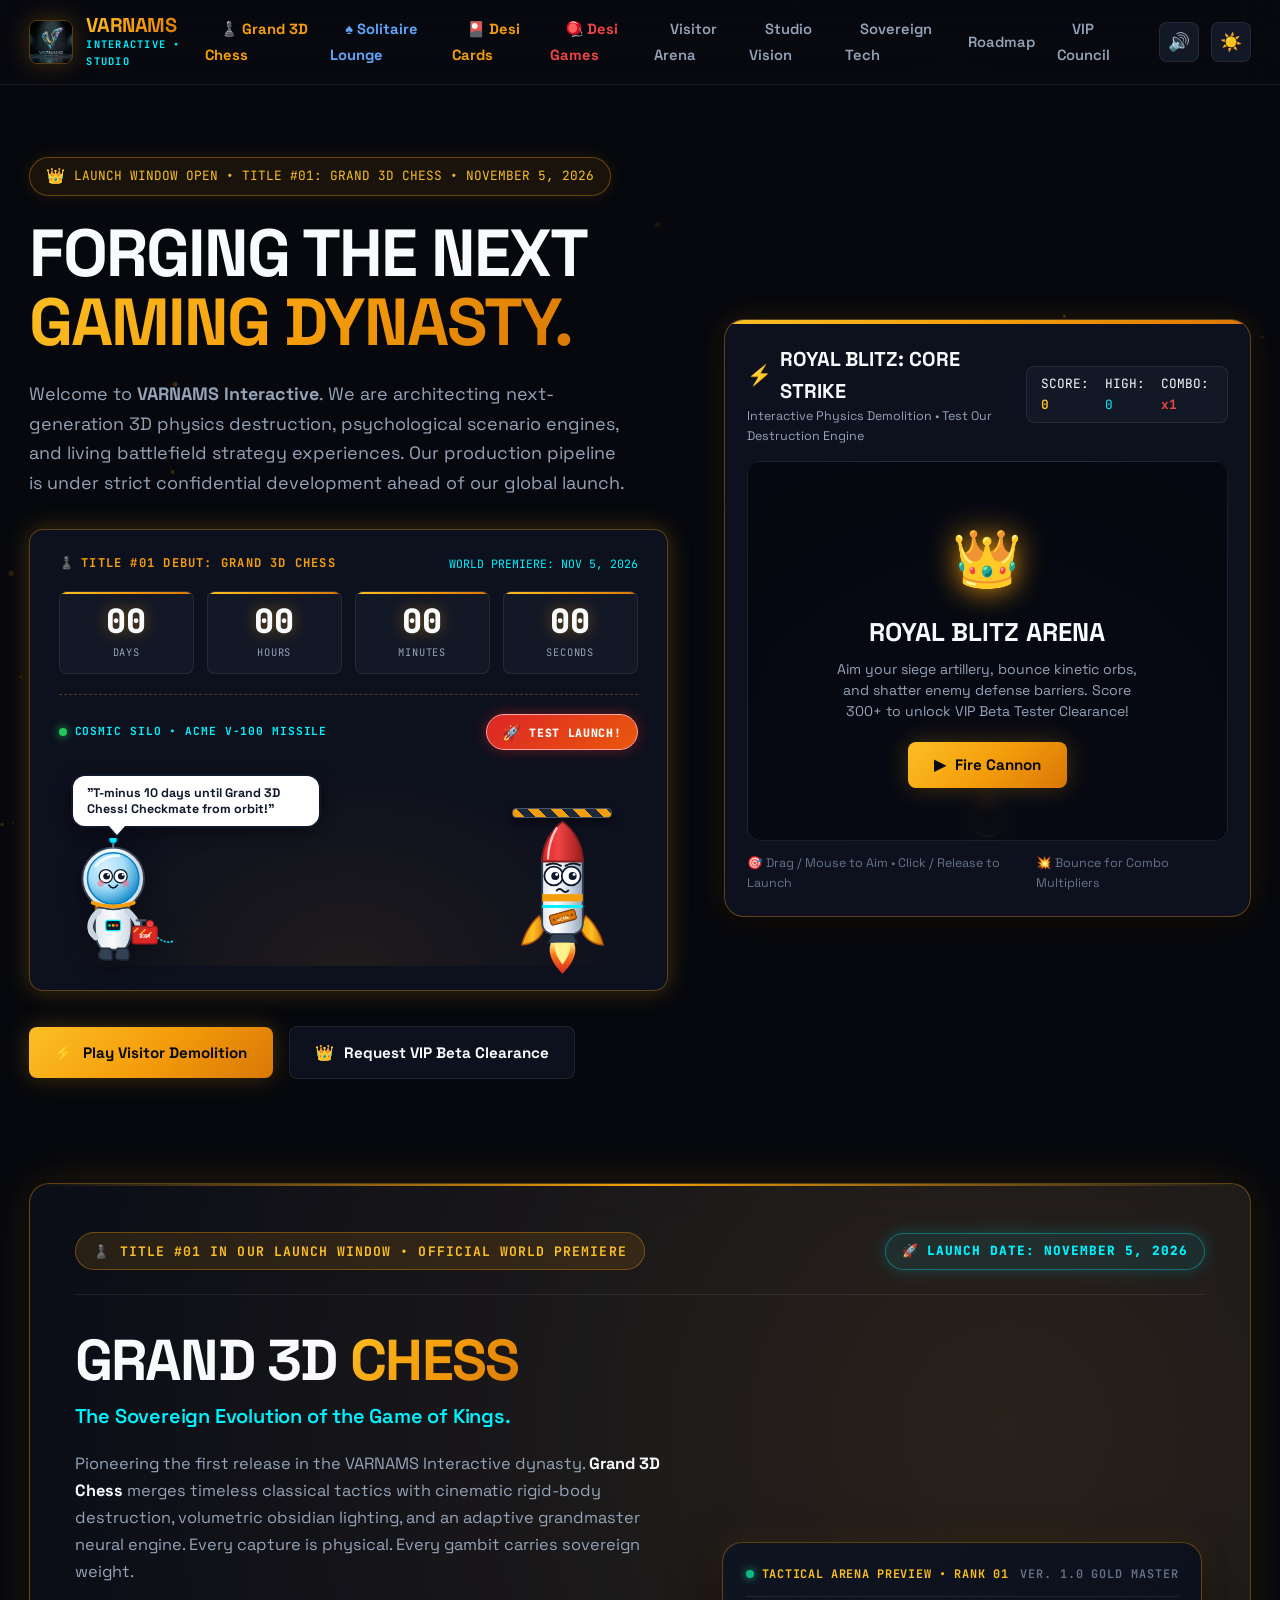
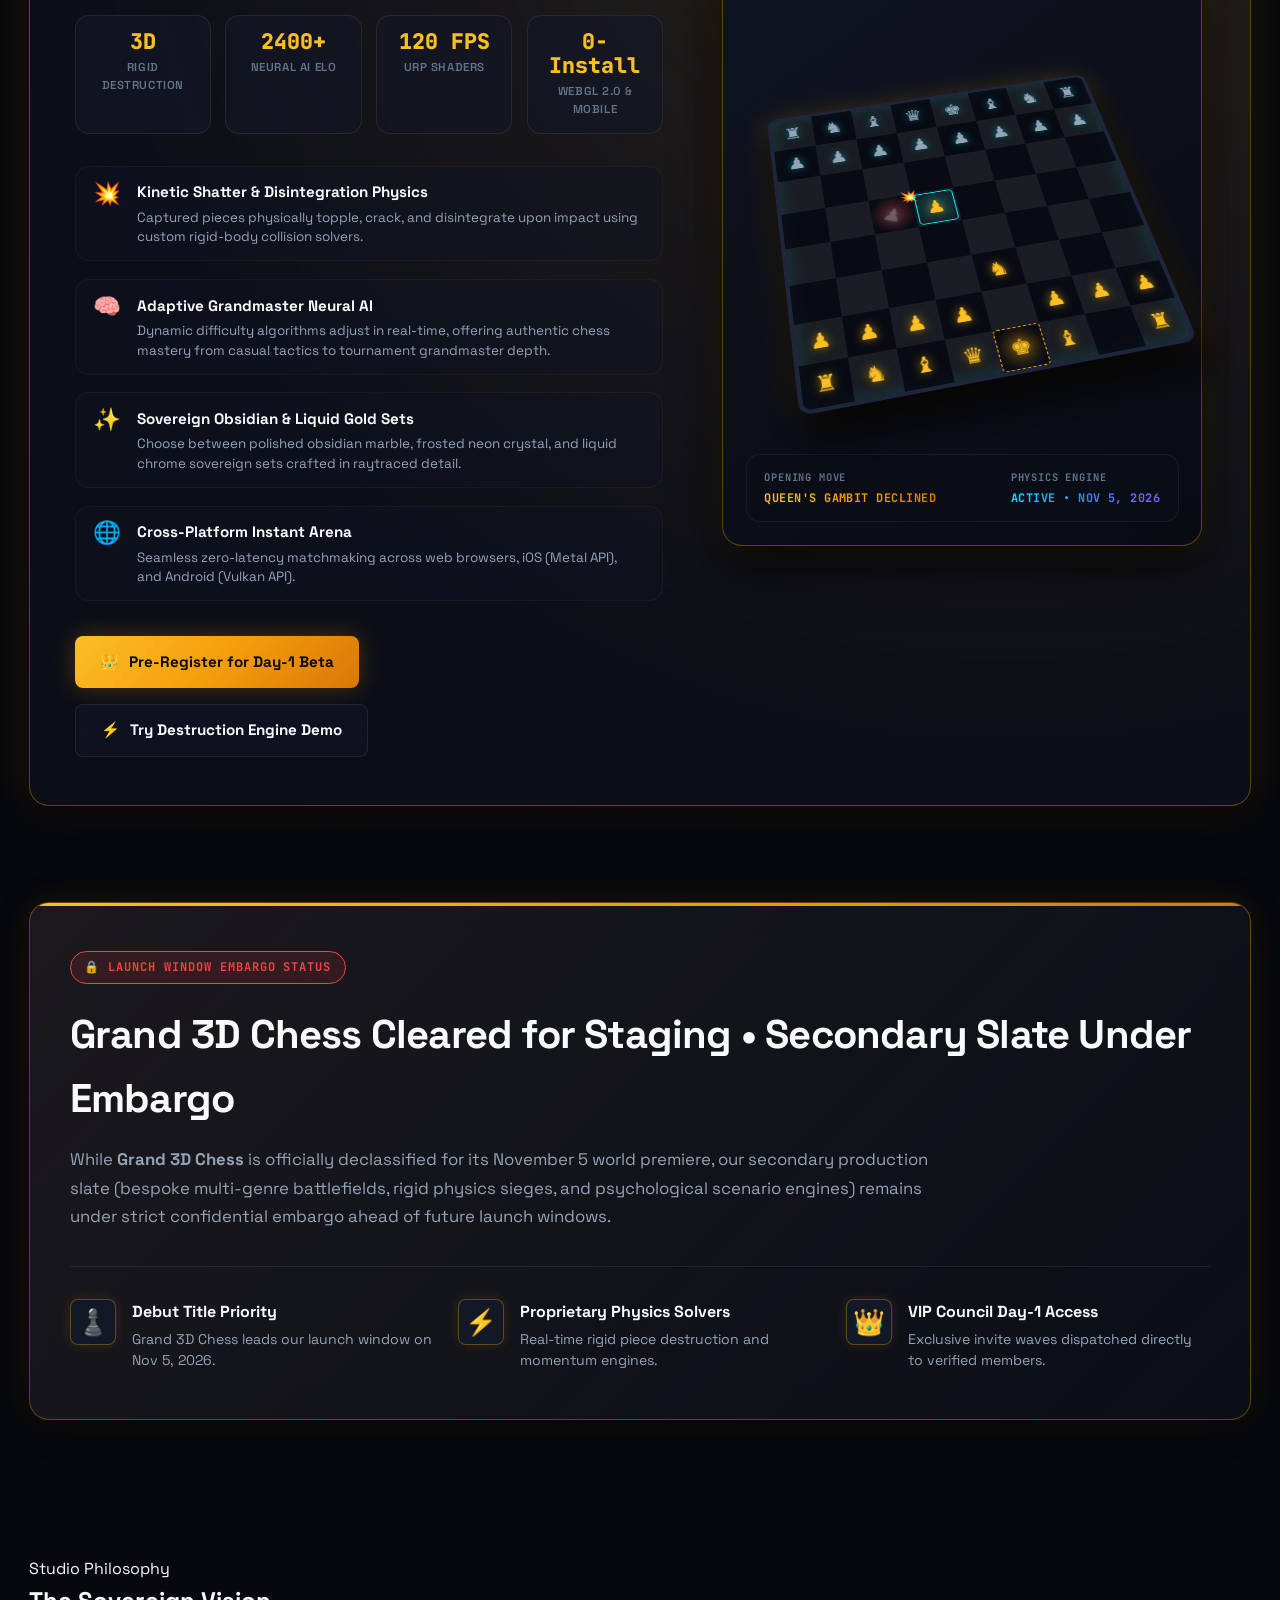
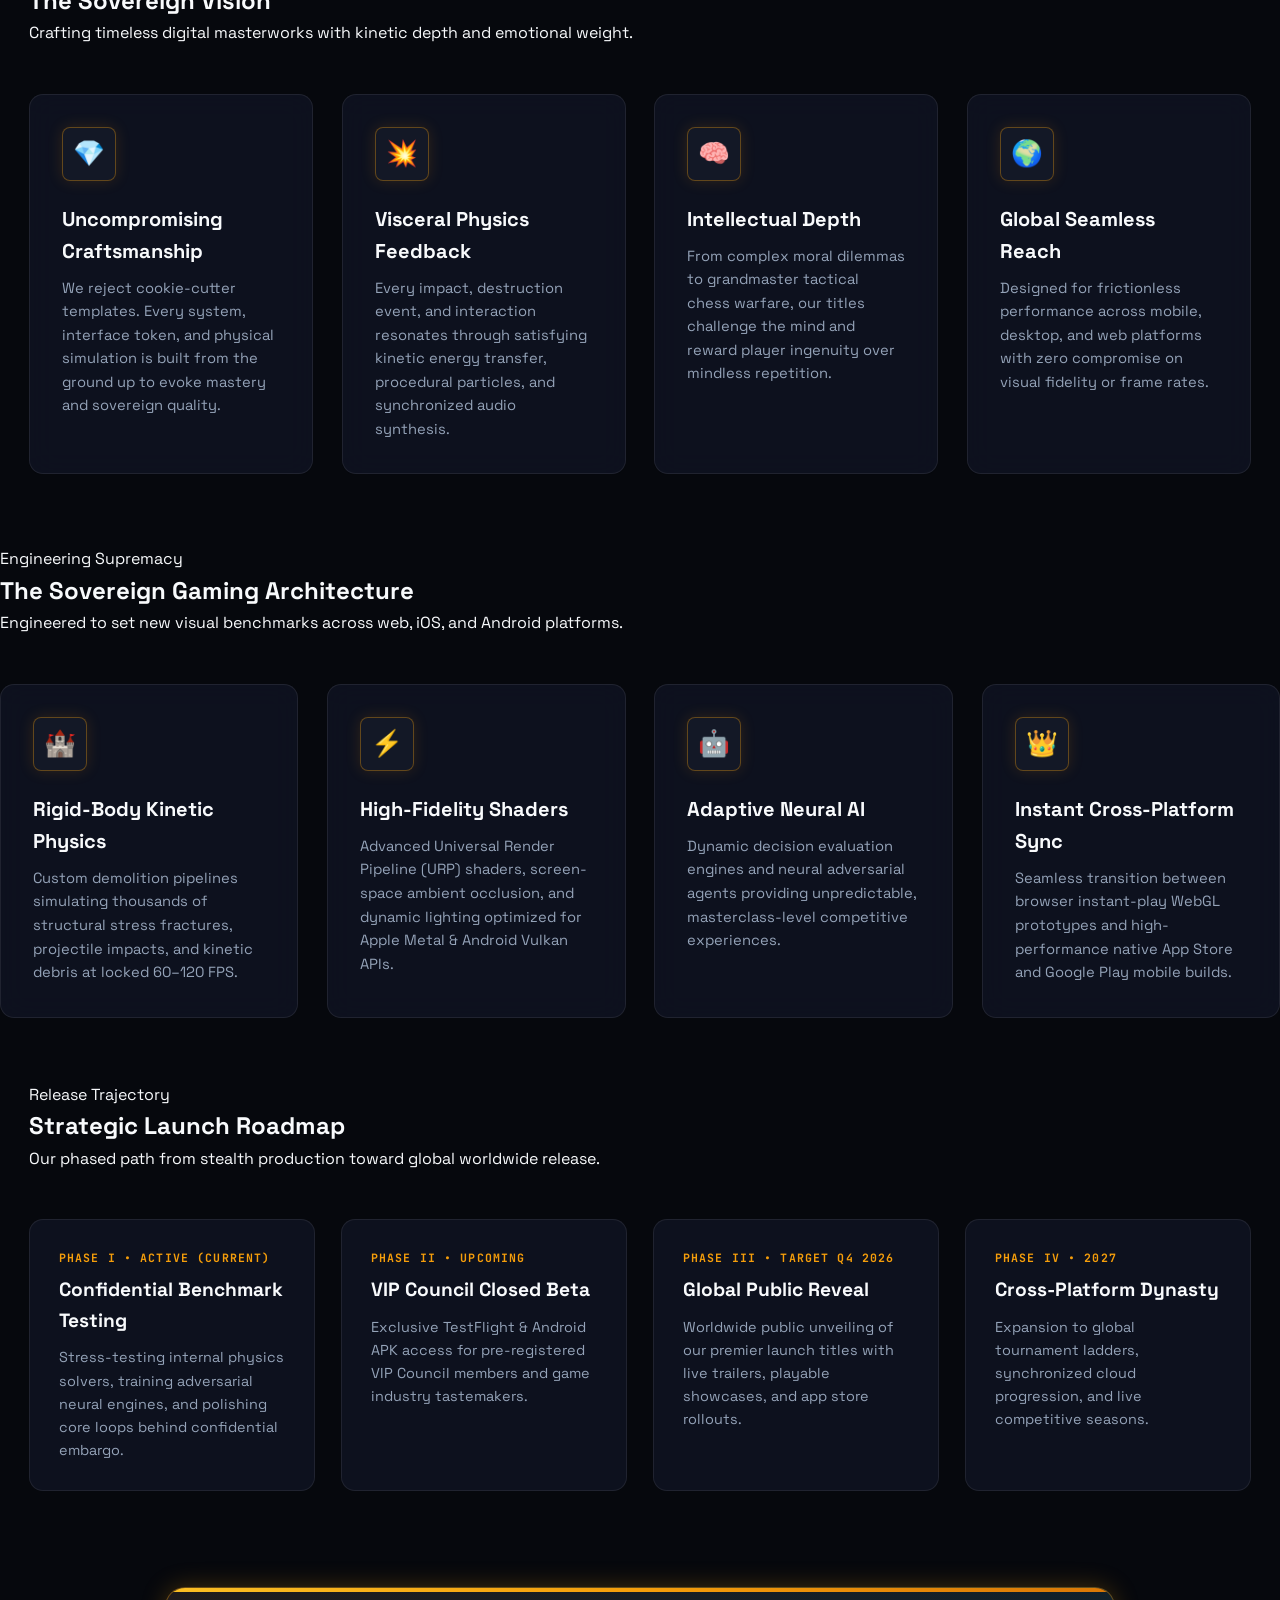
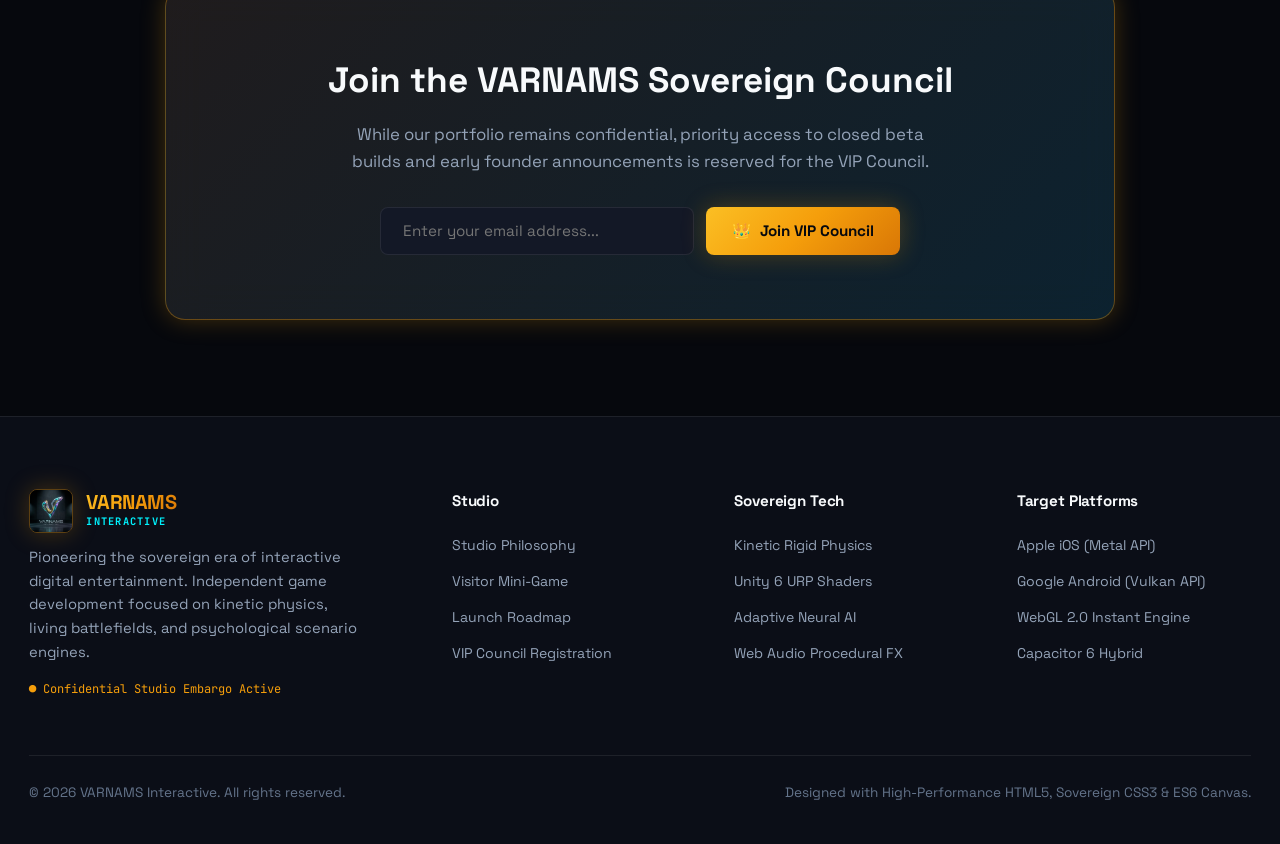
==== commit 5555fc43: "chore: move Grand 3D Chess debut launch date to November 5 2026" ====
--- a/index.html
+++ b/index.html
@@ -35,6 +35,7 @@
         <li><a href="#grand-chess" class="nav-link" style="color: var(--royal-gold); font-weight: 700;">♟️ Grand 3D Chess</a></li>
         <li><a href="classic-solitaire-lounge/index.html" class="nav-link" style="color: #60a5fa; font-weight: 700;">♠️ Solitaire Lounge</a></li>
         <li><a href="desi-cards/index.html" class="nav-link" style="color: #f59e0b; font-weight: 700;">🎴 Desi Cards</a></li>
+        <li><a href="desi-heritage-games/index.html" class="nav-link" style="color: #ef4444; font-weight: 700;">🪀 Desi Games</a></li>
         <li><a href="#arena" class="nav-link">Visitor Arena</a></li>
         <li><a href="#vision" class="nav-link">Studio Vision</a></li>
         <li><a href="#tech" class="nav-link">Sovereign Tech</a></li>
@@ -54,7 +55,7 @@
     <div class="hero-content">
       <div class="royal-pill">
         <span class="pulse-crown">👑</span>
-        <span>LAUNCH WINDOW OPEN • TITLE #01: GRAND 3D CHESS • OCTOBER 28, 2026</span>
+        <span>LAUNCH WINDOW OPEN • TITLE #01: GRAND 3D CHESS • NOVEMBER 5, 2026</span>
       </div>
 
       <h1 class="hero-title">
@@ -73,25 +74,25 @@
             <span>♟️</span> TITLE #01 DEBUT: GRAND 3D CHESS
           </div>
           <span style="font-family: var(--font-mono); font-size: 0.72rem; color: var(--hyper-cyan);">
-            WORLD PREMIERE: OCT 28, 2026
+            WORLD PREMIERE: NOV 5, 2026
           </span>
         </div>
 
         <div class="countdown-grid">
           <div class="countdown-unit">
-            <div id="days-val" class="unit-value">10</div>
+            <div id="days-val" class="unit-value">08</div>
             <div class="unit-label">Days</div>
           </div>
           <div class="countdown-unit">
-            <div id="hours-val" class="unit-value">03</div>
+            <div id="hours-val" class="unit-value">10</div>
             <div class="unit-label">Hours</div>
           </div>
           <div class="countdown-unit">
-            <div id="mins-val" class="unit-value">49</div>
+            <div id="mins-val" class="unit-value">18</div>
             <div class="unit-label">Minutes</div>
           </div>
           <div class="countdown-unit">
-            <div id="secs-val" class="unit-value">42</div>
+            <div id="secs-val" class="unit-value">24</div>
             <div class="unit-label">Seconds</div>
           </div>
         </div>
@@ -338,7 +339,7 @@
         </div>
         <div class="spotlight-date-badge">
           <span class="badge-icon">🚀</span>
-          <span class="badge-text">LAUNCH DATE: OCTOBER 28, 2026</span>
+          <span class="badge-text">LAUNCH DATE: NOVEMBER 5, 2026</span>
         </div>
       </div>
 
@@ -529,7 +530,7 @@
               </div>
               <div class="hud-stat">
                 <span class="hud-label">PHYSICS ENGINE</span>
-                <span class="hud-value text-cyan-gradient">ACTIVE • OCT 28, 2026</span>
+                <span class="hud-value text-cyan-gradient">ACTIVE • NOV 5, 2026</span>
               </div>
             </div>
           </div>
@@ -547,14 +548,14 @@
       <div class="stealth-content">
         <h3>Grand 3D Chess Cleared for Staging • Secondary Slate Under Embargo</h3>
         <p>
-          While <strong>Grand 3D Chess</strong> is officially declassified for its October 28 world premiere, our secondary production slate (bespoke multi-genre battlefields, rigid physics sieges, and psychological scenario engines) remains under strict confidential embargo ahead of future launch windows.
+          While <strong>Grand 3D Chess</strong> is officially declassified for its November 5 world premiere, our secondary production slate (bespoke multi-genre battlefields, rigid physics sieges, and psychological scenario engines) remains under strict confidential embargo ahead of future launch windows.
         </p>
         <div class="stealth-features">
           <div class="stealth-item">
             <span class="stealth-icon">♟️</span>
             <div>
               <strong>Debut Title Priority</strong>
-              <p>Grand 3D Chess leads our launch window on Oct 28, 2026.</p>
+              <p>Grand 3D Chess leads our launch window on Nov 5, 2026.</p>
             </div>
           </div>
           <div class="stealth-item">
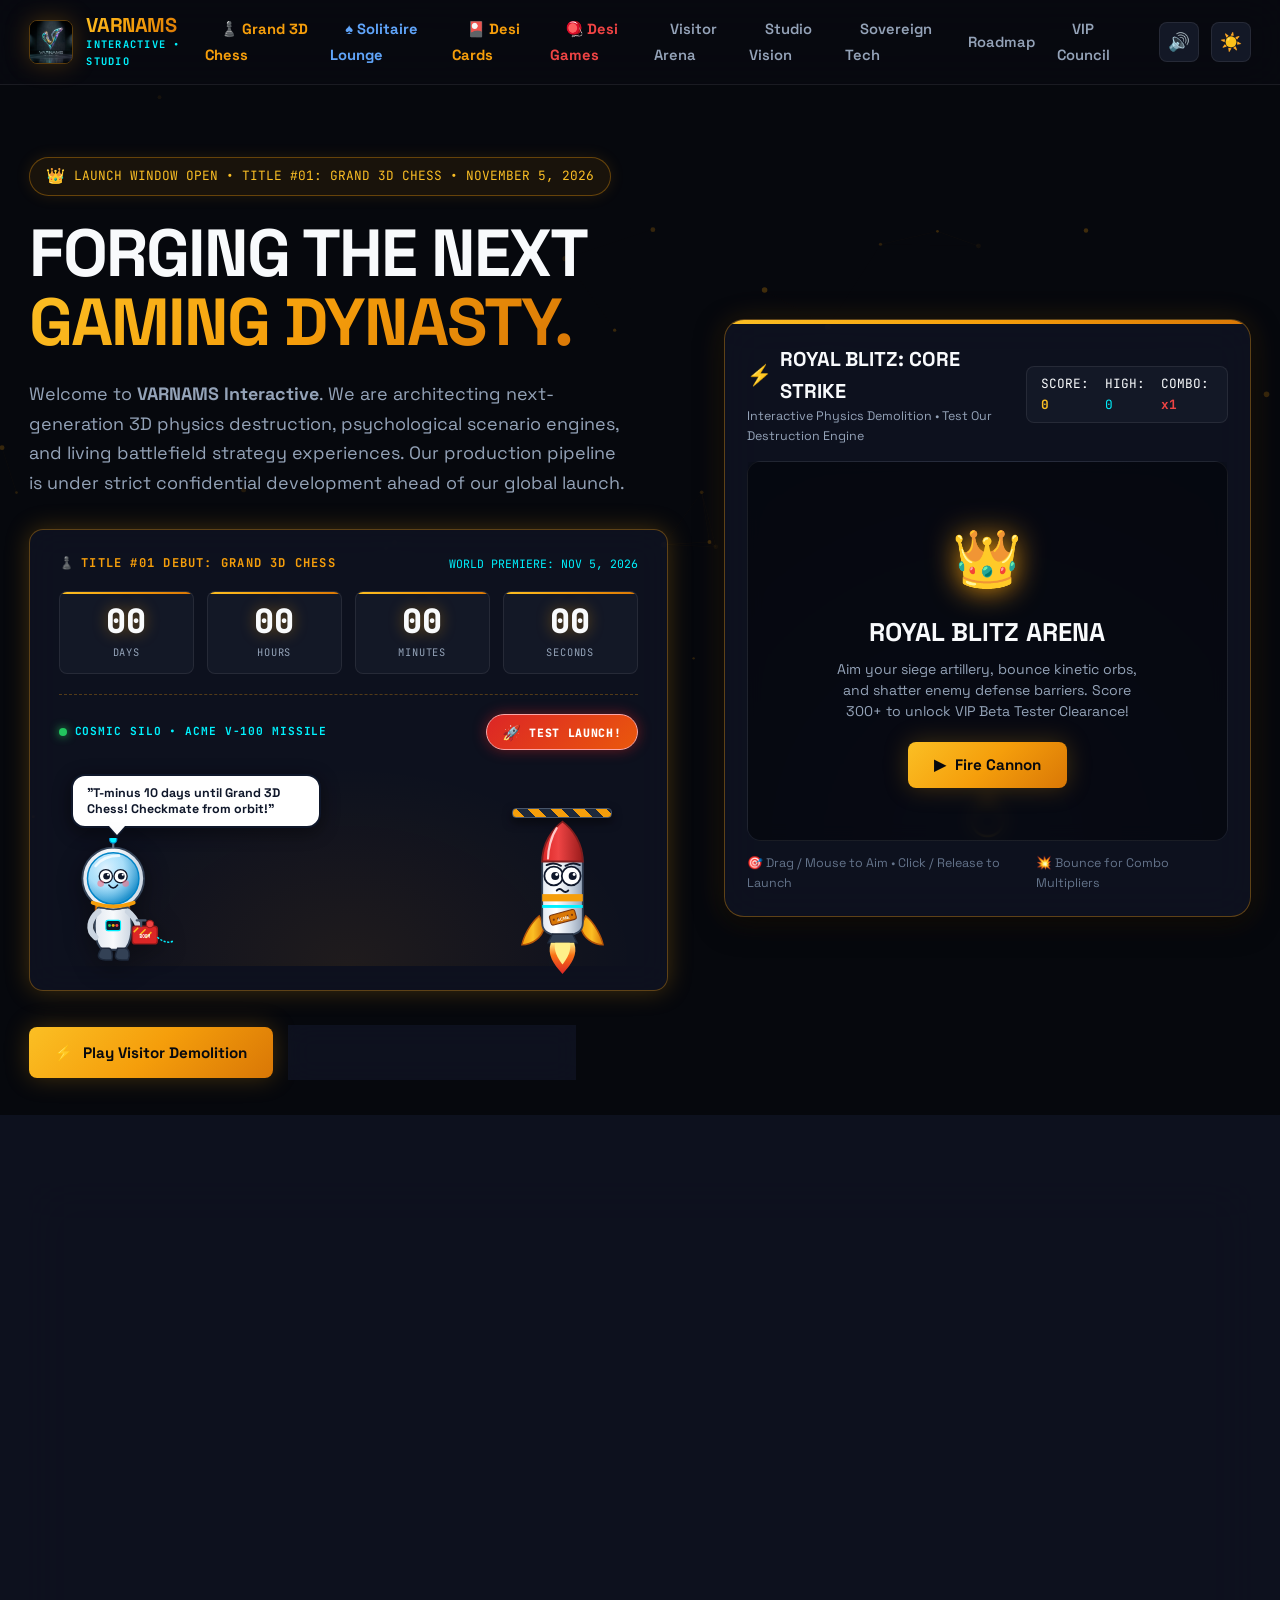
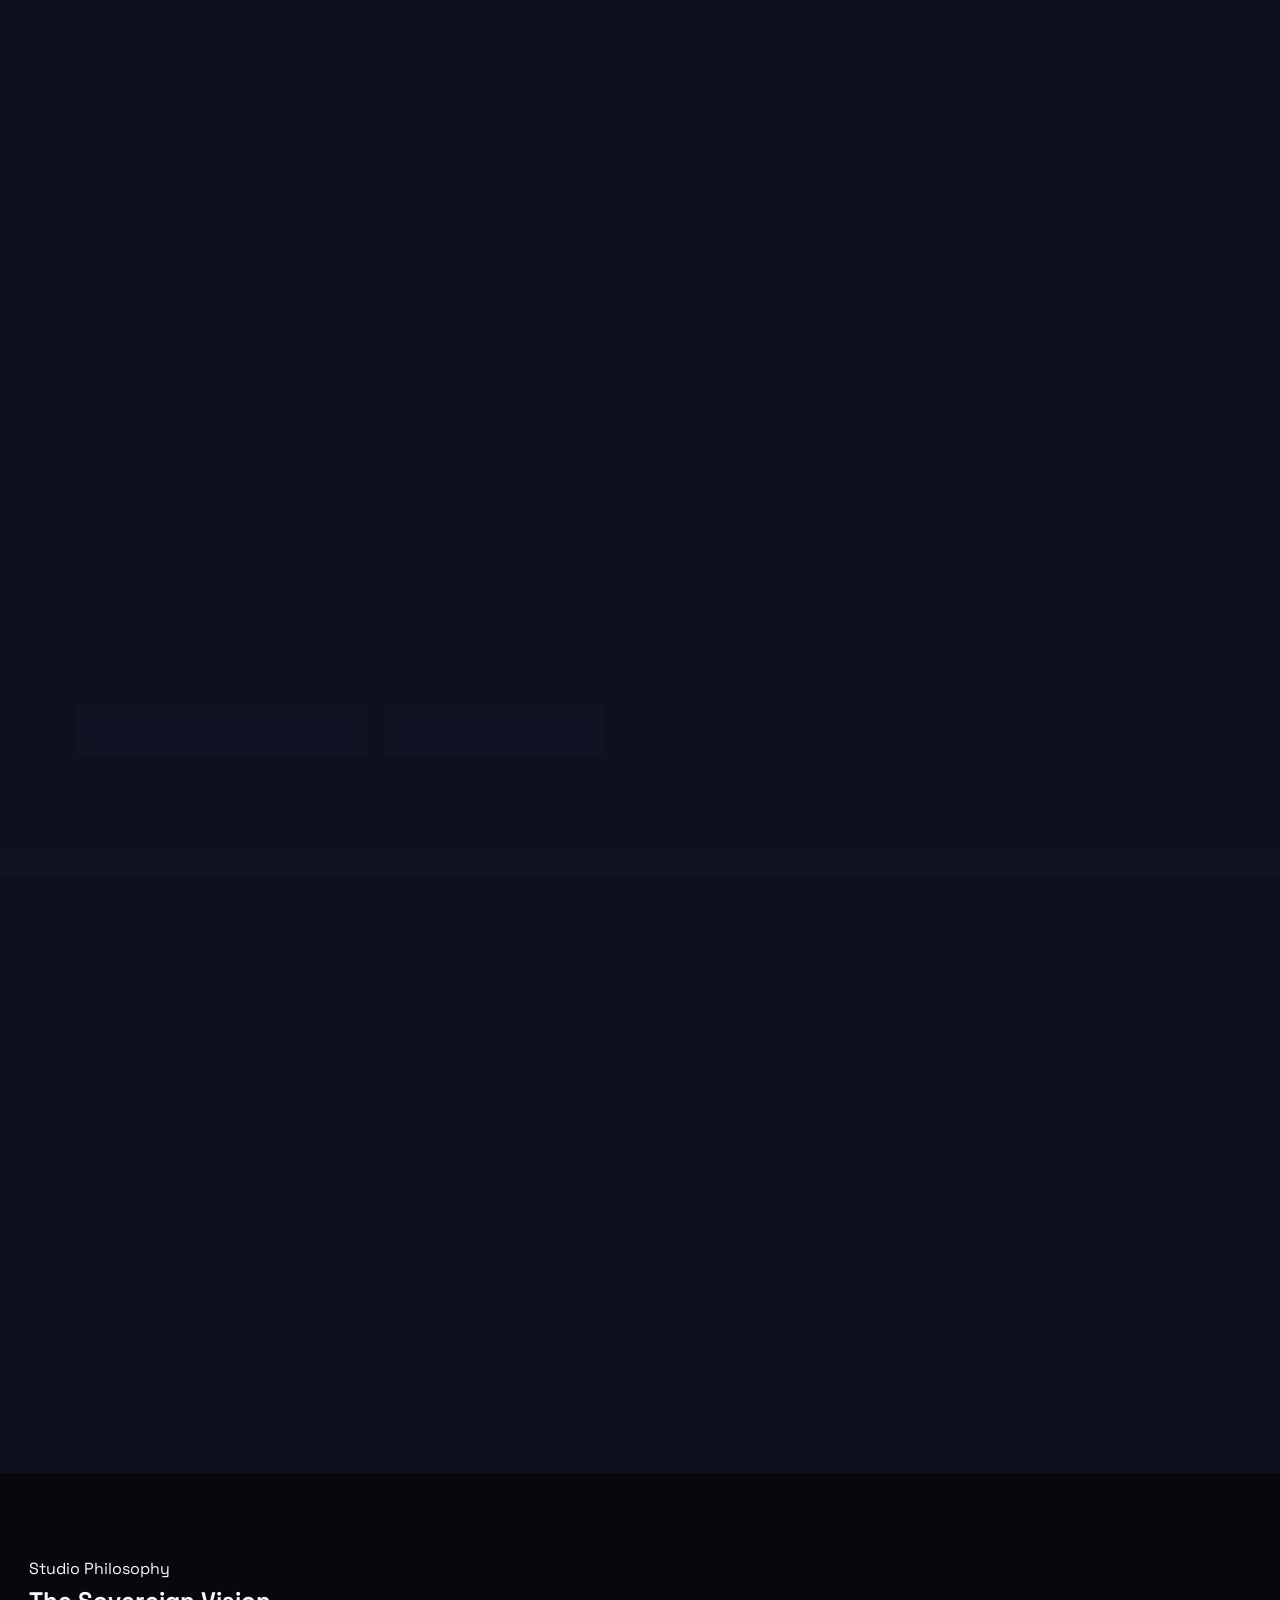
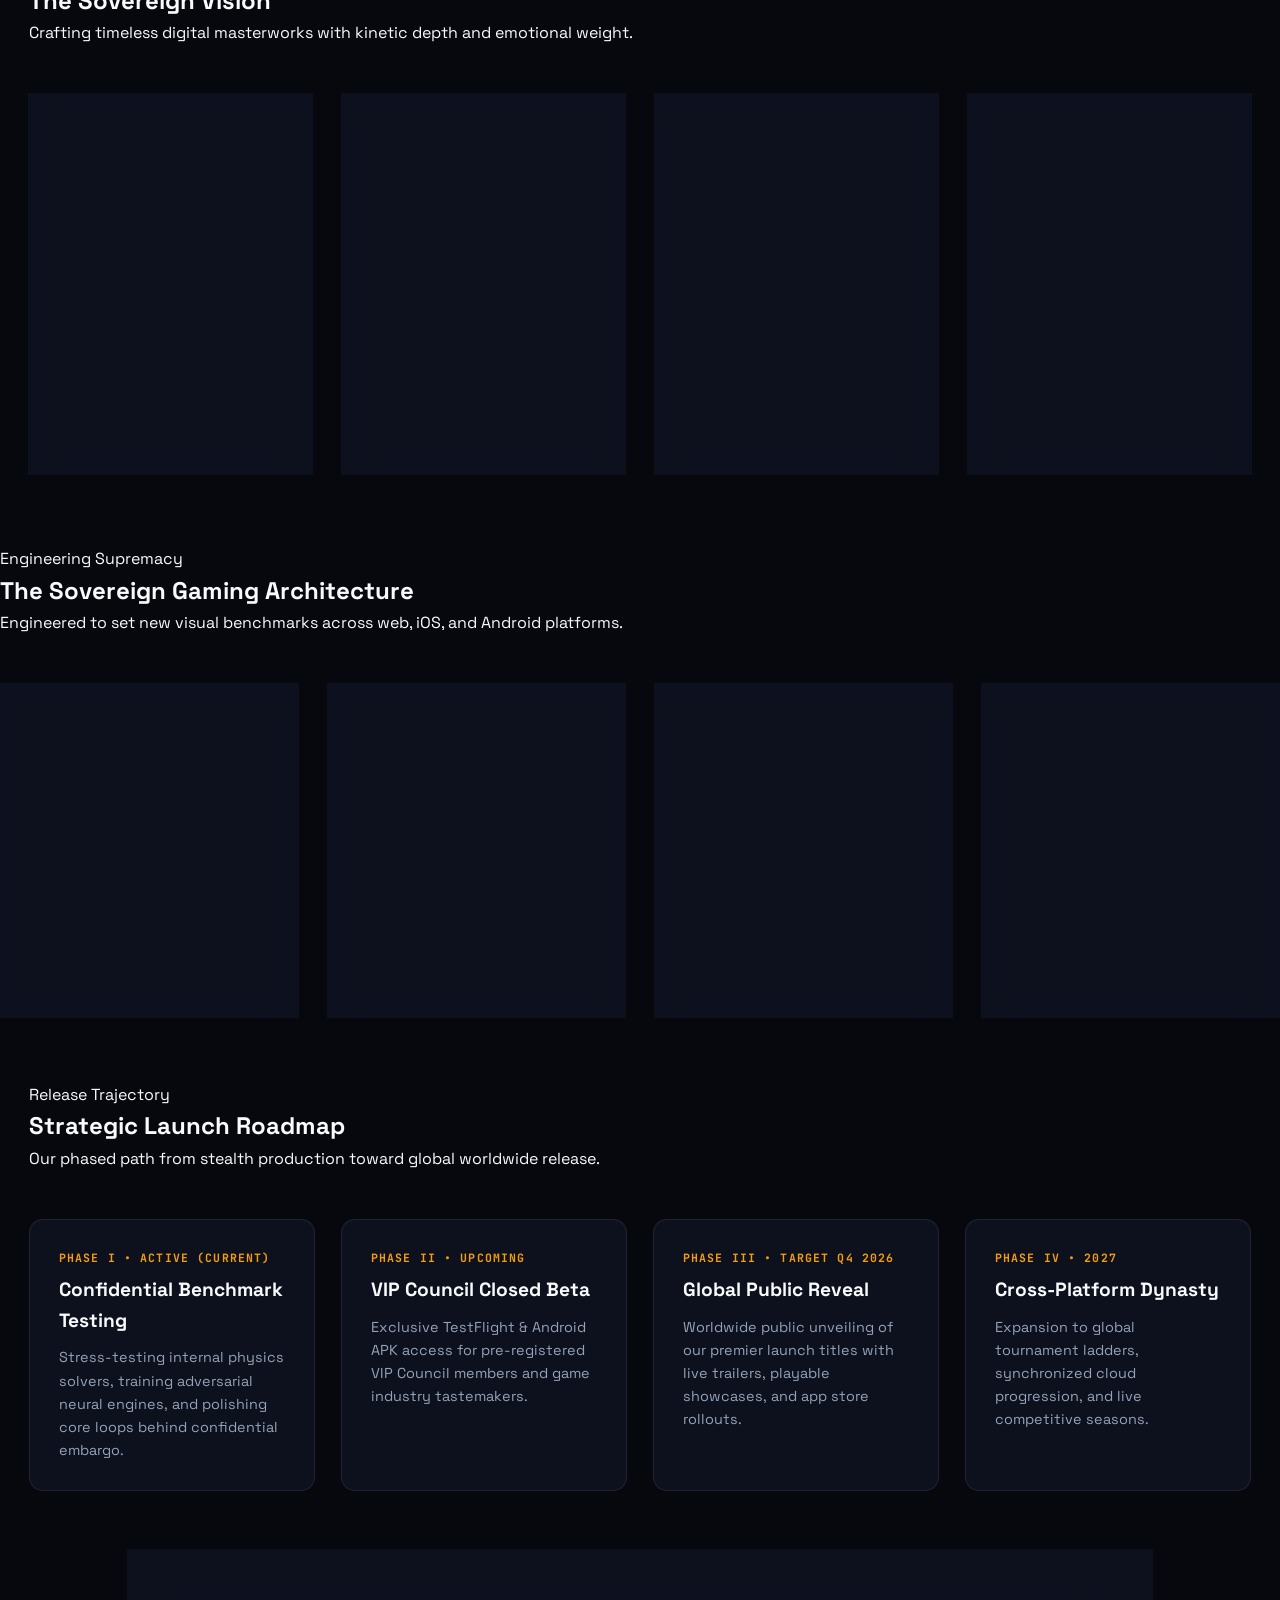
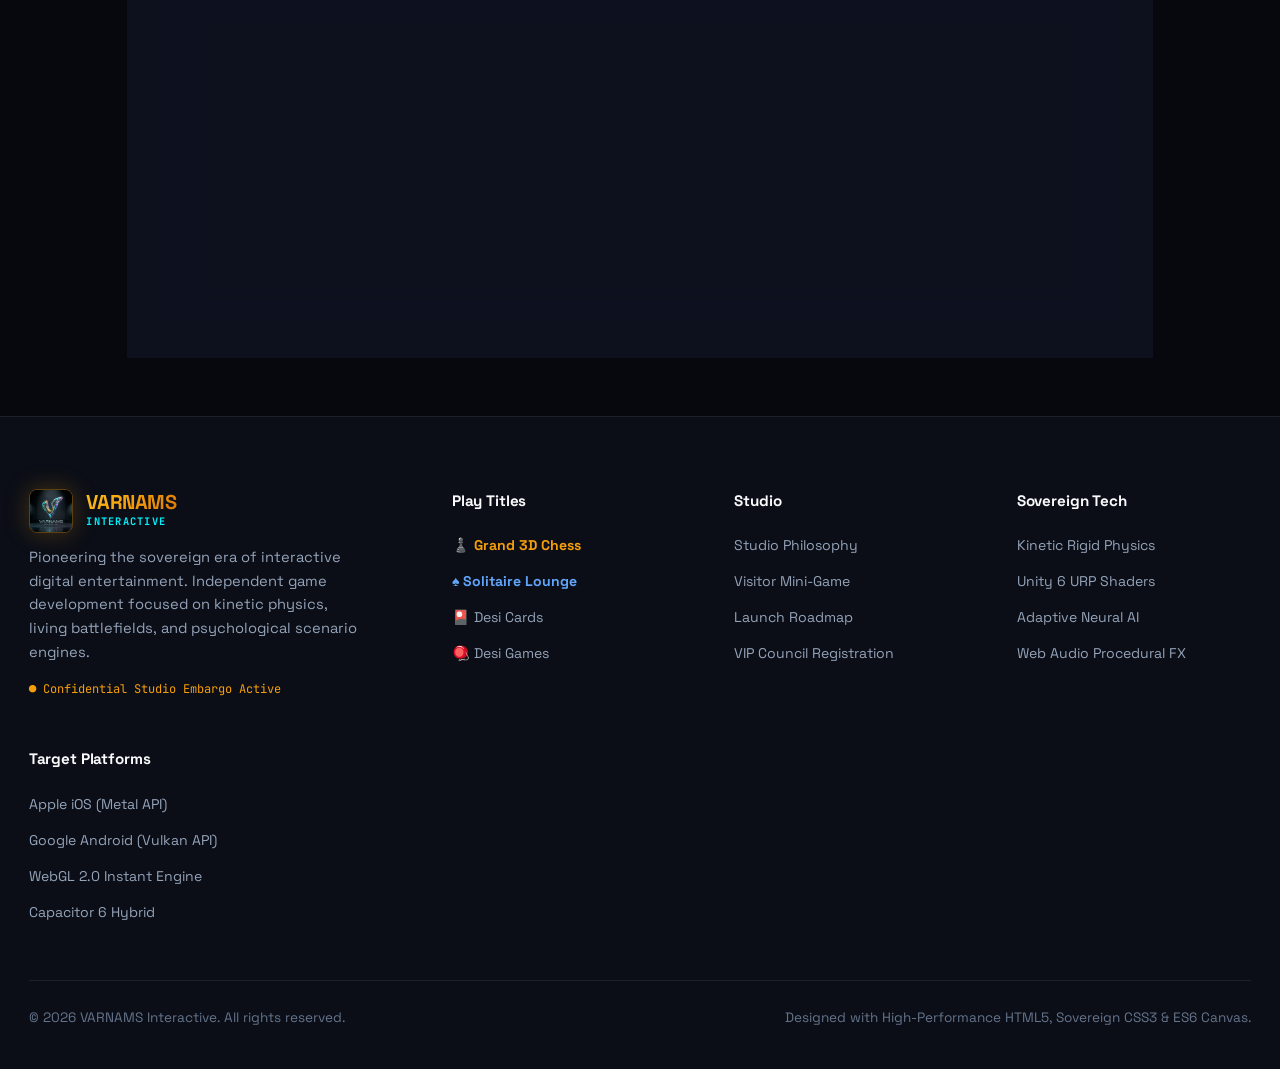
==== commit 3084cab6: "feat: link Grand 3D Chess to chess.varnams.in and Solitaire to solitaire.varnams.in" ====
--- a/index.html
+++ b/index.html
@@ -32,8 +32,8 @@
       </a>
 
       <ul class="nav-links">
-        <li><a href="#grand-chess" class="nav-link" style="color: var(--royal-gold); font-weight: 700;">♟️ Grand 3D Chess</a></li>
-        <li><a href="classic-solitaire-lounge/index.html" class="nav-link" style="color: #60a5fa; font-weight: 700;">♠️ Solitaire Lounge</a></li>
+        <li><a href="https://chess.varnams.in" target="_blank" rel="noopener noreferrer" class="nav-link" style="color: var(--royal-gold); font-weight: 700;">♟️ Grand 3D Chess</a></li>
+        <li><a href="https://solitaire.varnams.in" target="_blank" rel="noopener noreferrer" class="nav-link" style="color: #60a5fa; font-weight: 700;">♠️ Solitaire Lounge</a></li>
         <li><a href="desi-cards/index.html" class="nav-link" style="color: #f59e0b; font-weight: 700;">🎴 Desi Cards</a></li>
         <li><a href="desi-heritage-games/index.html" class="nav-link" style="color: #ef4444; font-weight: 700;">🪀 Desi Games</a></li>
         <li><a href="#arena" class="nav-link">Visitor Arena</a></li>
@@ -409,11 +409,14 @@
           </div>
 
           <div class="spotlight-cta-row">
-            <a href="#vip" class="btn btn-gold">
-              <span>👑</span> Pre-Register for Day-1 Beta
+            <a href="https://chess.varnams.in" target="_blank" rel="noopener noreferrer" class="btn btn-gold" style="box-shadow: 0 0 25px rgba(245, 158, 11, 0.45);">
+              <span>♟️</span> Play Grand 3D Chess Live (chess.varnams.in)
             </a>
             <a href="#arena" class="btn btn-outline">
               <span>⚡</span> Try Destruction Engine Demo
+            </a>
+            <a href="#vip" class="btn btn-outline">
+              <span>👑</span> VIP Council Access
             </a>
           </div>
         </div>
@@ -718,6 +721,16 @@
       </div>
 
       <div class="footer-col">
+        <h5>Play Titles</h5>
+        <ul class="footer-links">
+          <li><a href="https://chess.varnams.in" target="_blank" rel="noopener noreferrer" style="color: var(--royal-gold); font-weight: 700;">♟️ Grand 3D Chess</a></li>
+          <li><a href="https://solitaire.varnams.in" target="_blank" rel="noopener noreferrer" style="color: #60a5fa; font-weight: 700;">♠️ Solitaire Lounge</a></li>
+          <li><a href="desi-cards/index.html">🎴 Desi Cards</a></li>
+          <li><a href="desi-heritage-games/index.html">🪀 Desi Games</a></li>
+        </ul>
+      </div>
+
+      <div class="footer-col">
         <h5>Studio</h5>
         <ul class="footer-links">
           <li><a href="#vision">Studio Philosophy</a></li>
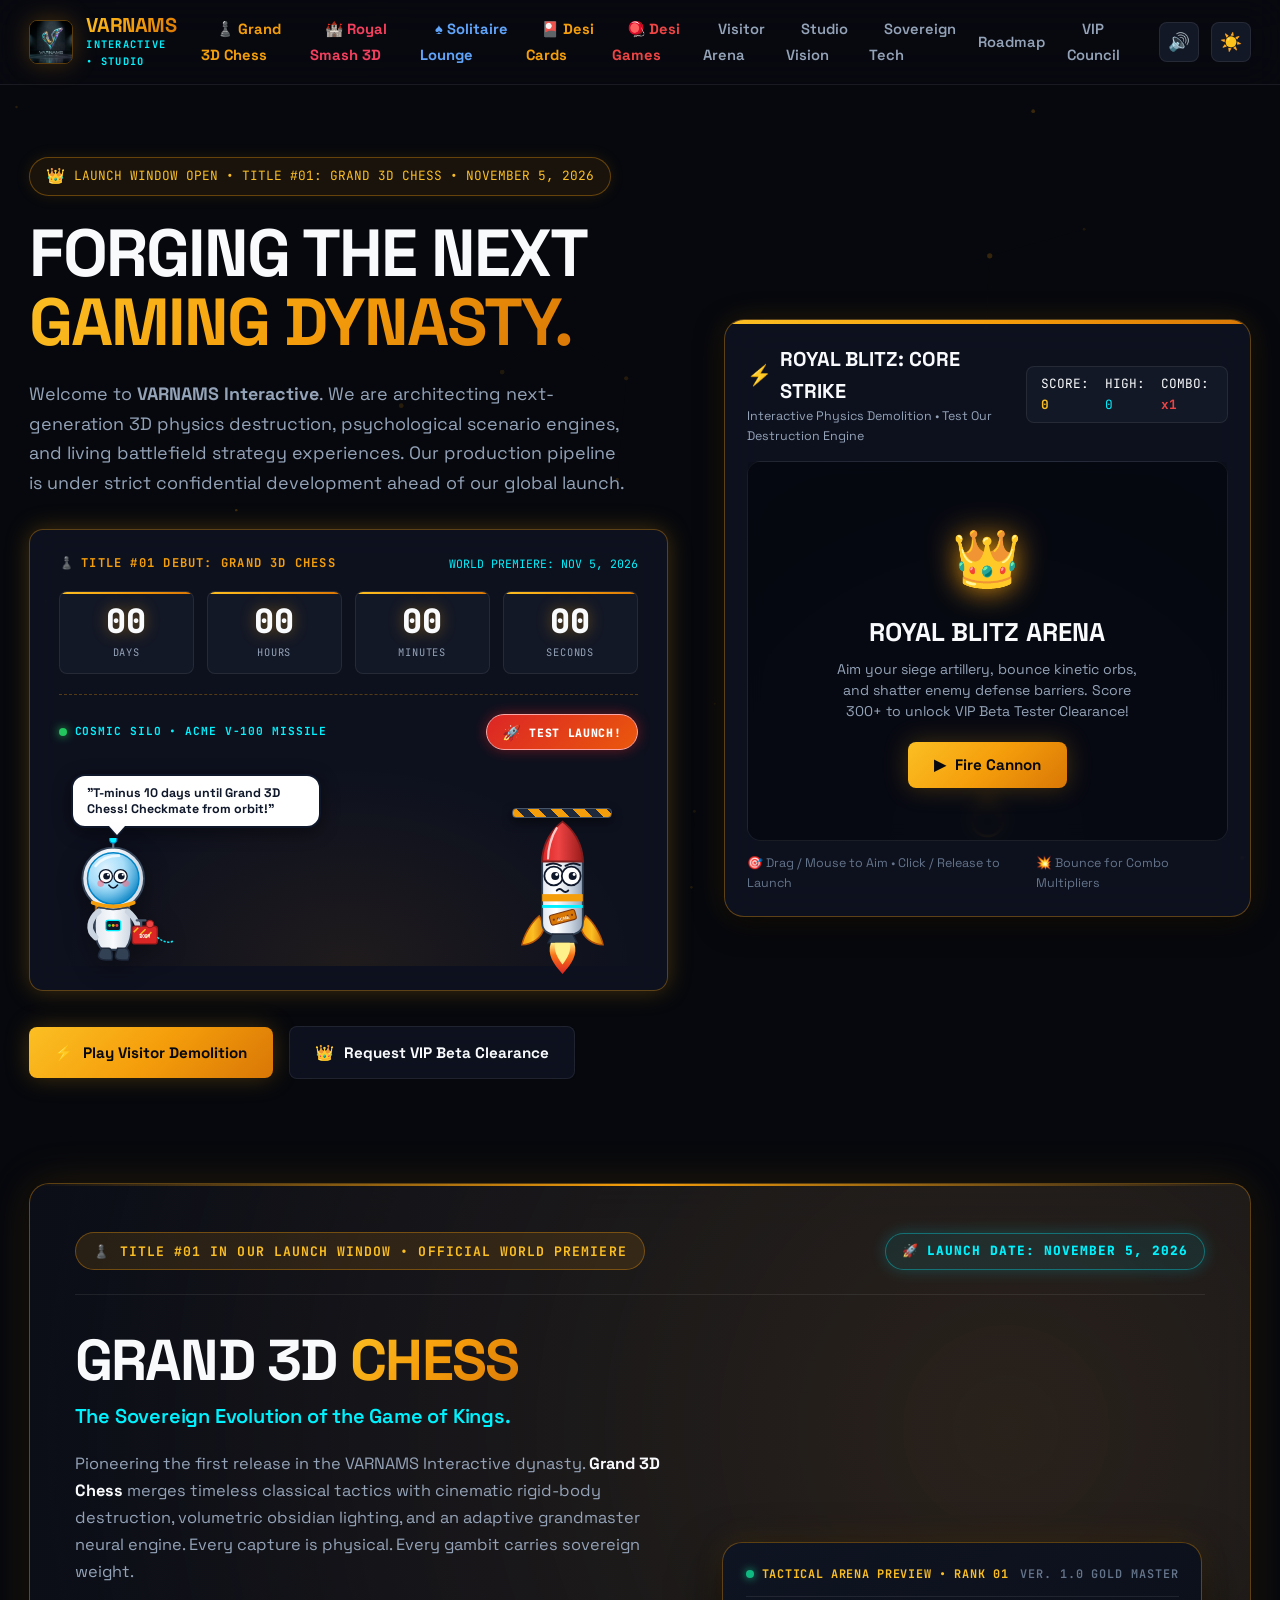
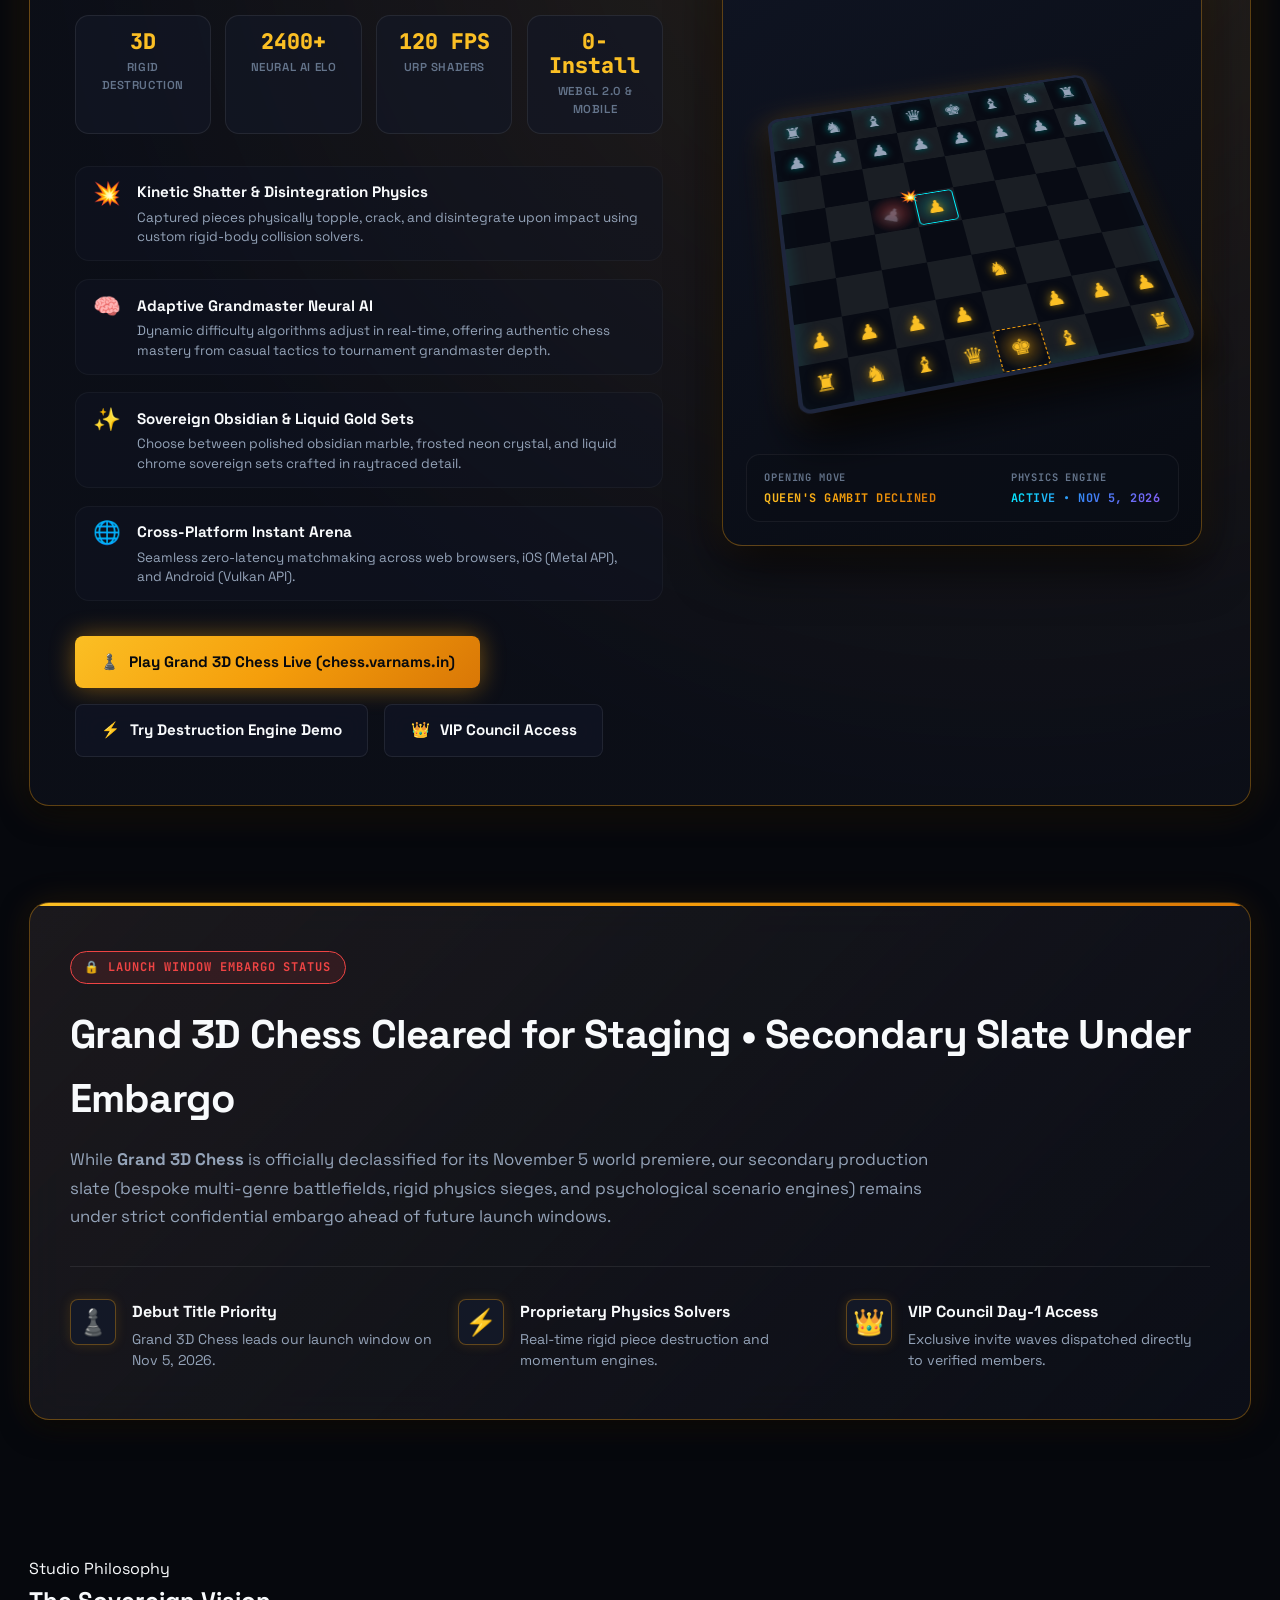
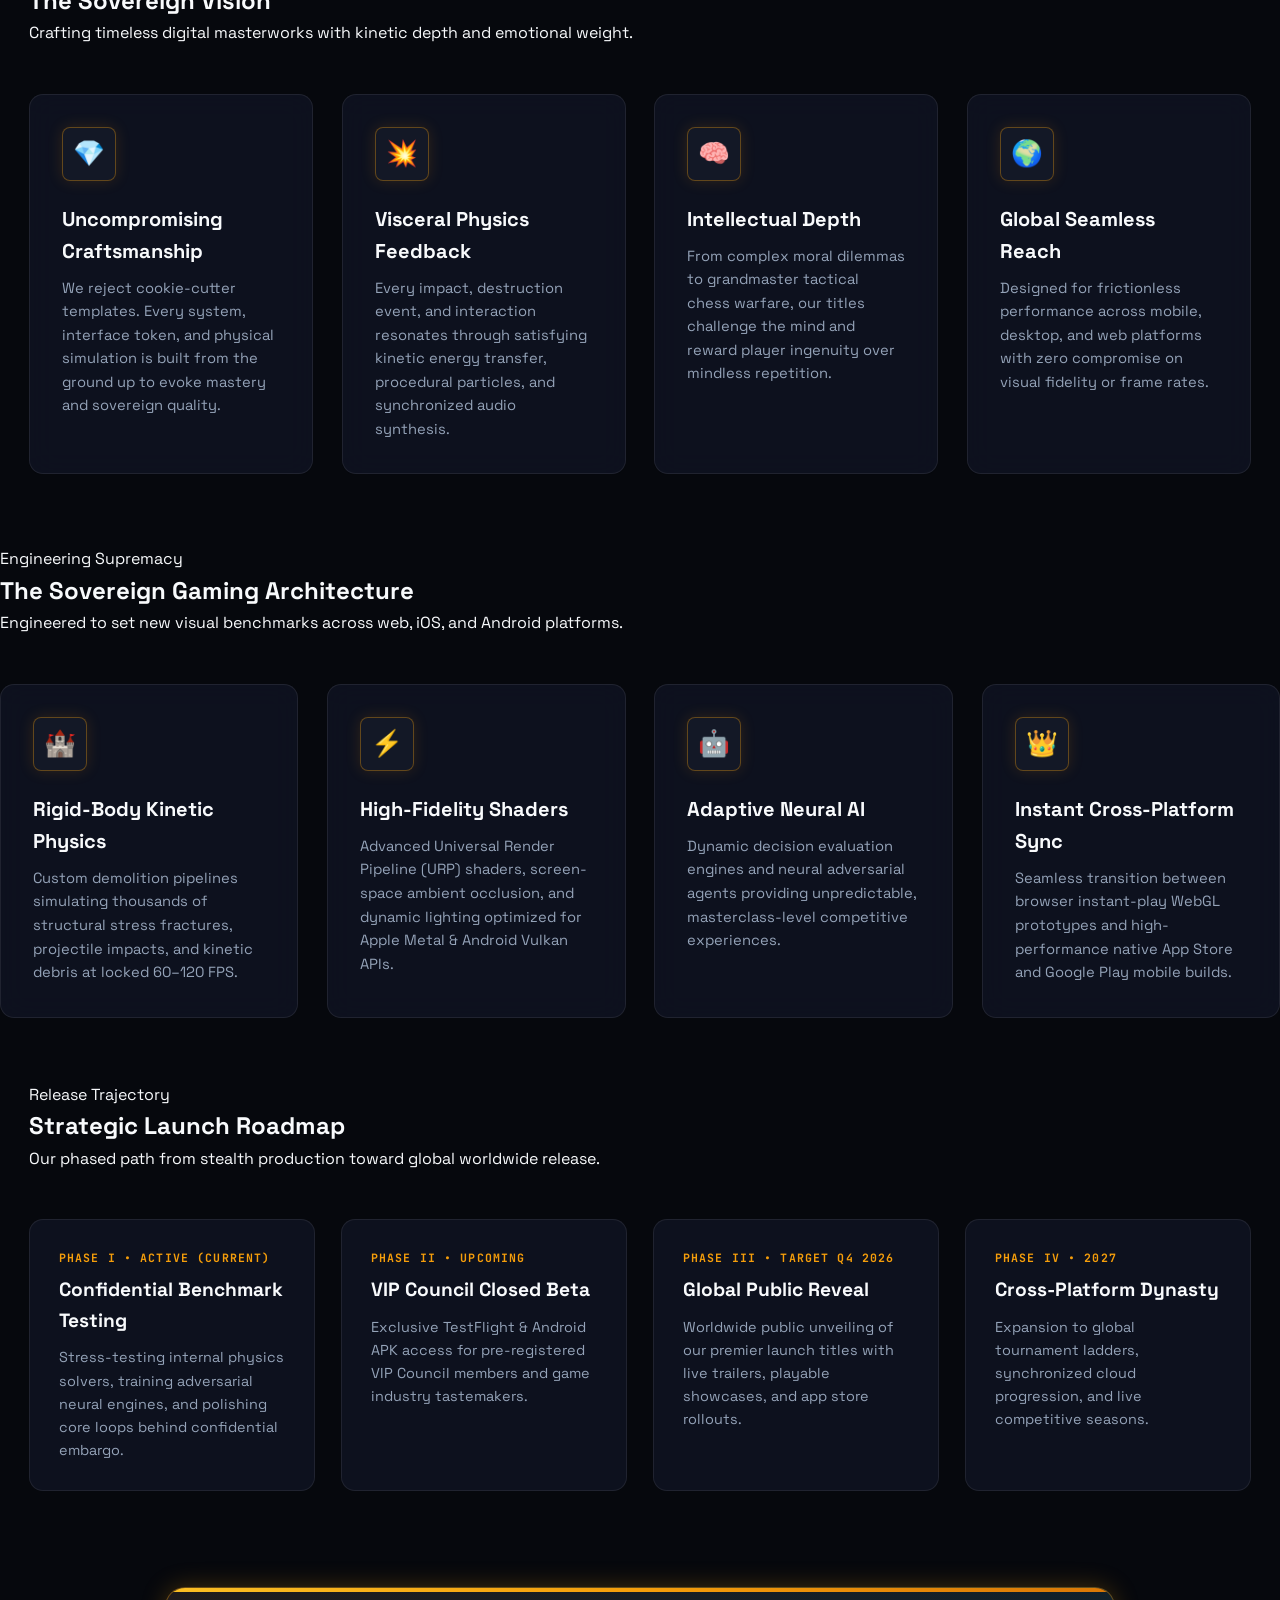
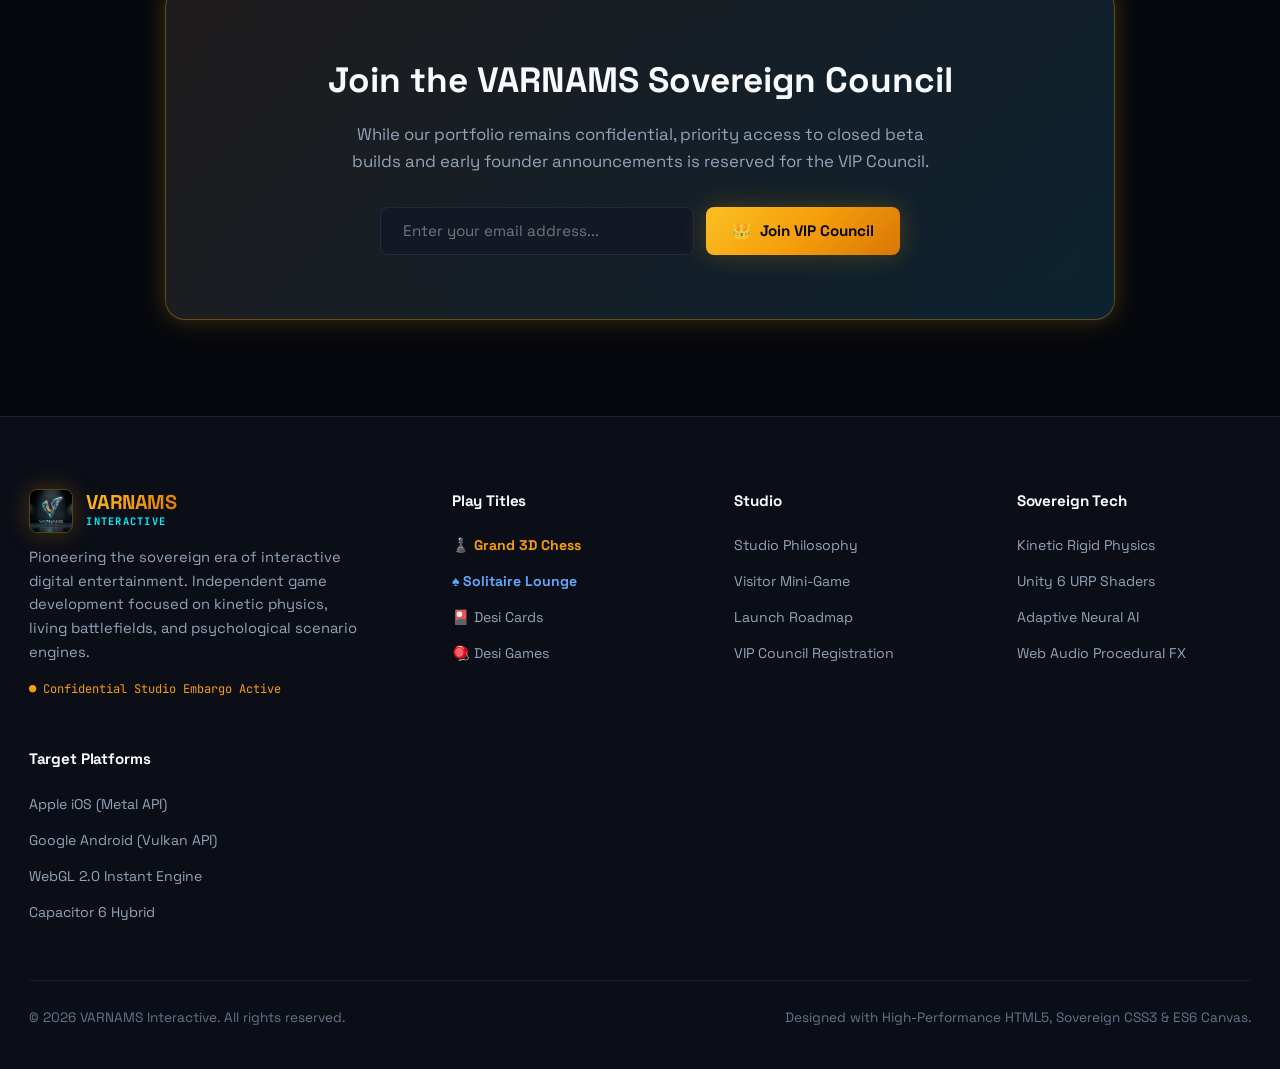
==== commit 421b138f: "feat(royal-smash): add Royal Smash 3D game with PWA native install banner and Cloudflare deployment " ====
--- a/index.html
+++ b/index.html
@@ -33,6 +33,7 @@
 
       <ul class="nav-links">
         <li><a href="https://chess.varnams.in" target="_blank" rel="noopener noreferrer" class="nav-link" style="color: var(--royal-gold); font-weight: 700;">♟️ Grand 3D Chess</a></li>
+        <li><a href="royal-smash/index.html" class="nav-link" style="color: #f43f5e; font-weight: 700;">🏰 Royal Smash 3D</a></li>
         <li><a href="https://solitaire.varnams.in" target="_blank" rel="noopener noreferrer" class="nav-link" style="color: #60a5fa; font-weight: 700;">♠️ Solitaire Lounge</a></li>
         <li><a href="desi-cards/index.html" class="nav-link" style="color: #f59e0b; font-weight: 700;">🎴 Desi Cards</a></li>
         <li><a href="desi-heritage-games/index.html" class="nav-link" style="color: #ef4444; font-weight: 700;">🪀 Desi Games</a></li>
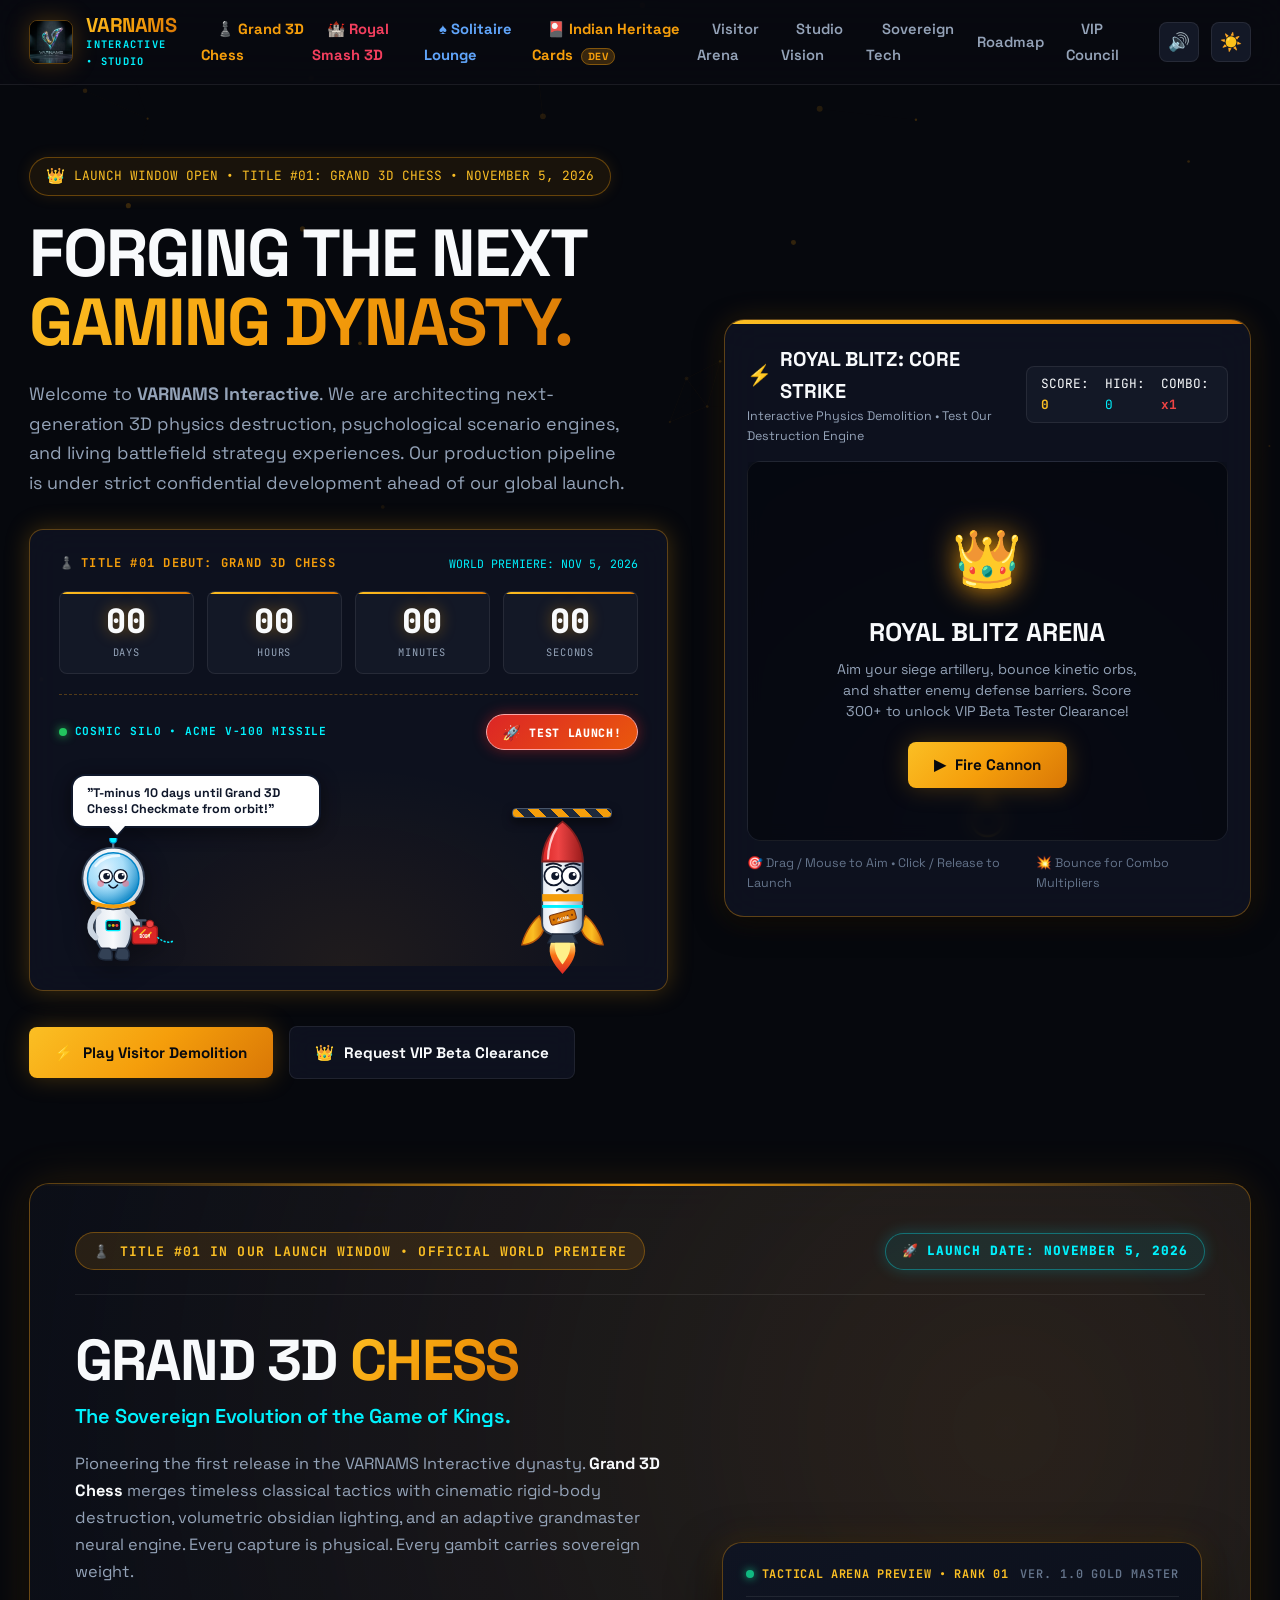
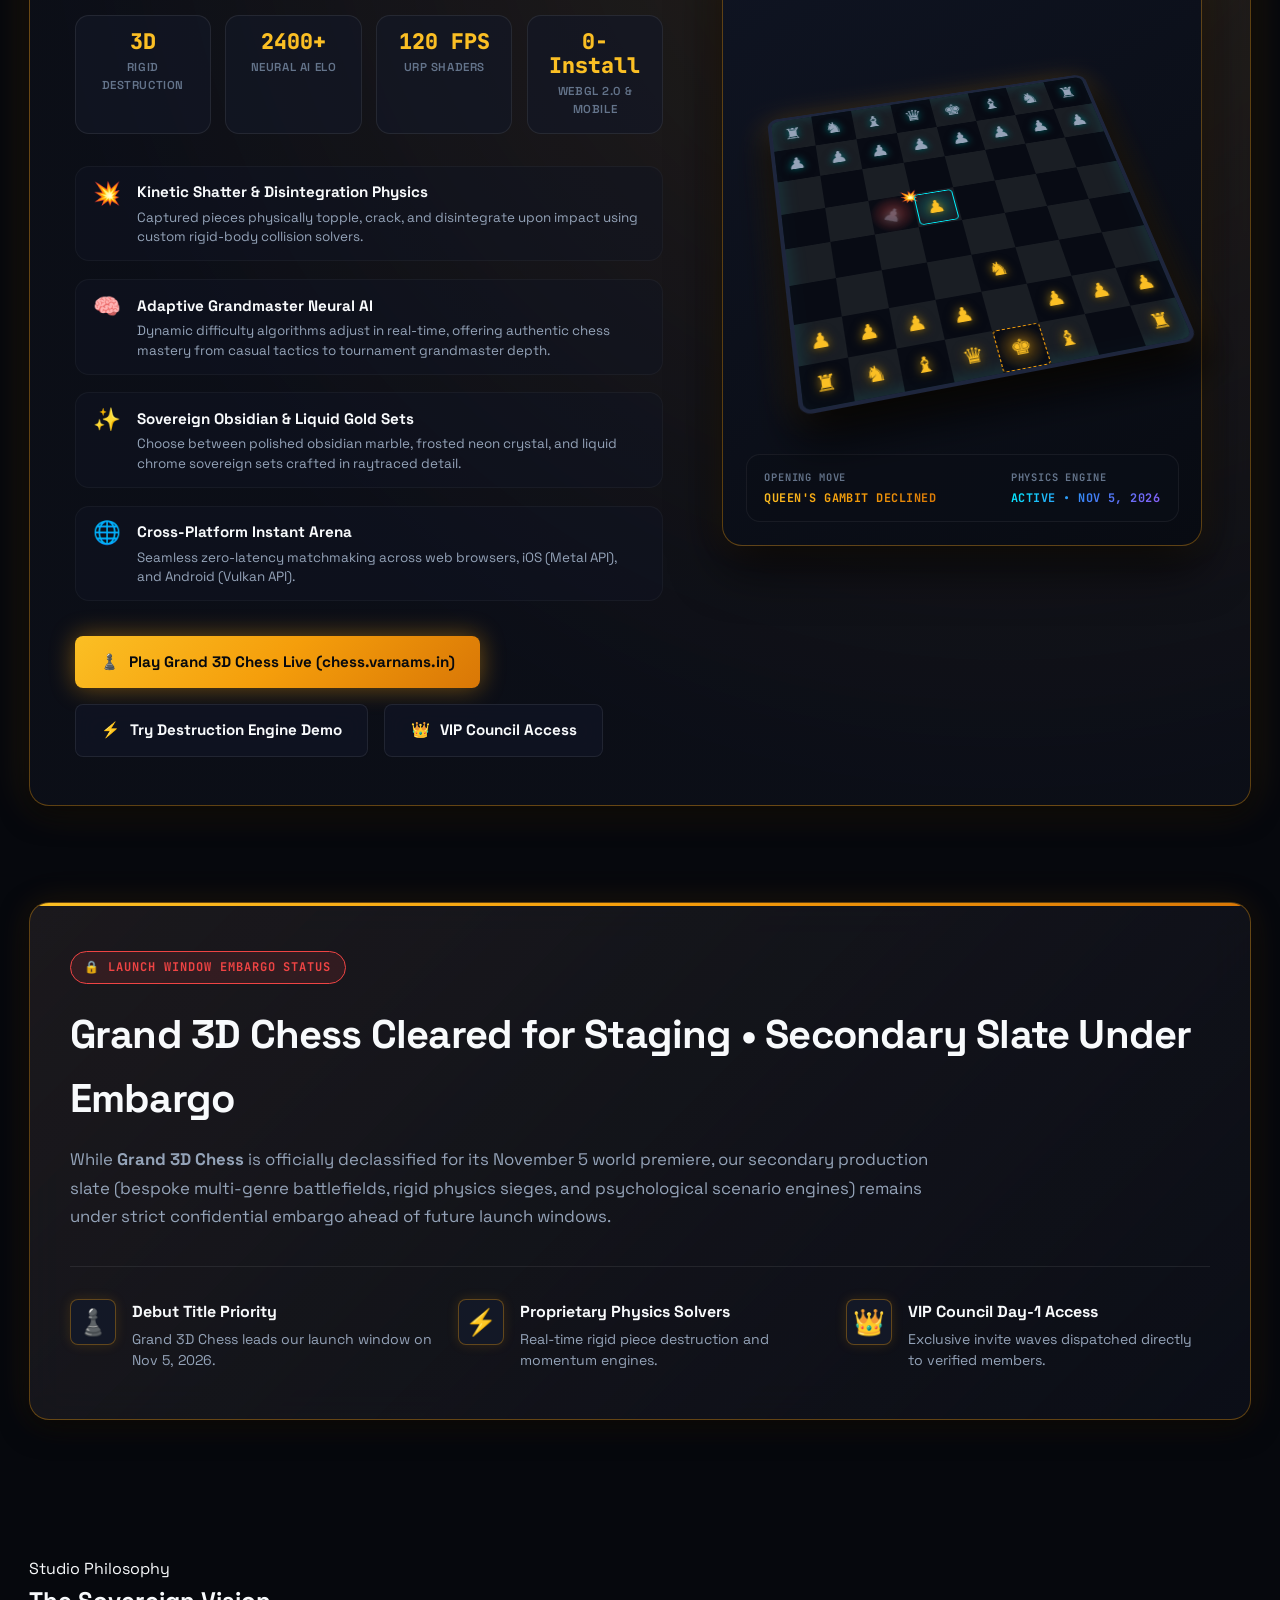
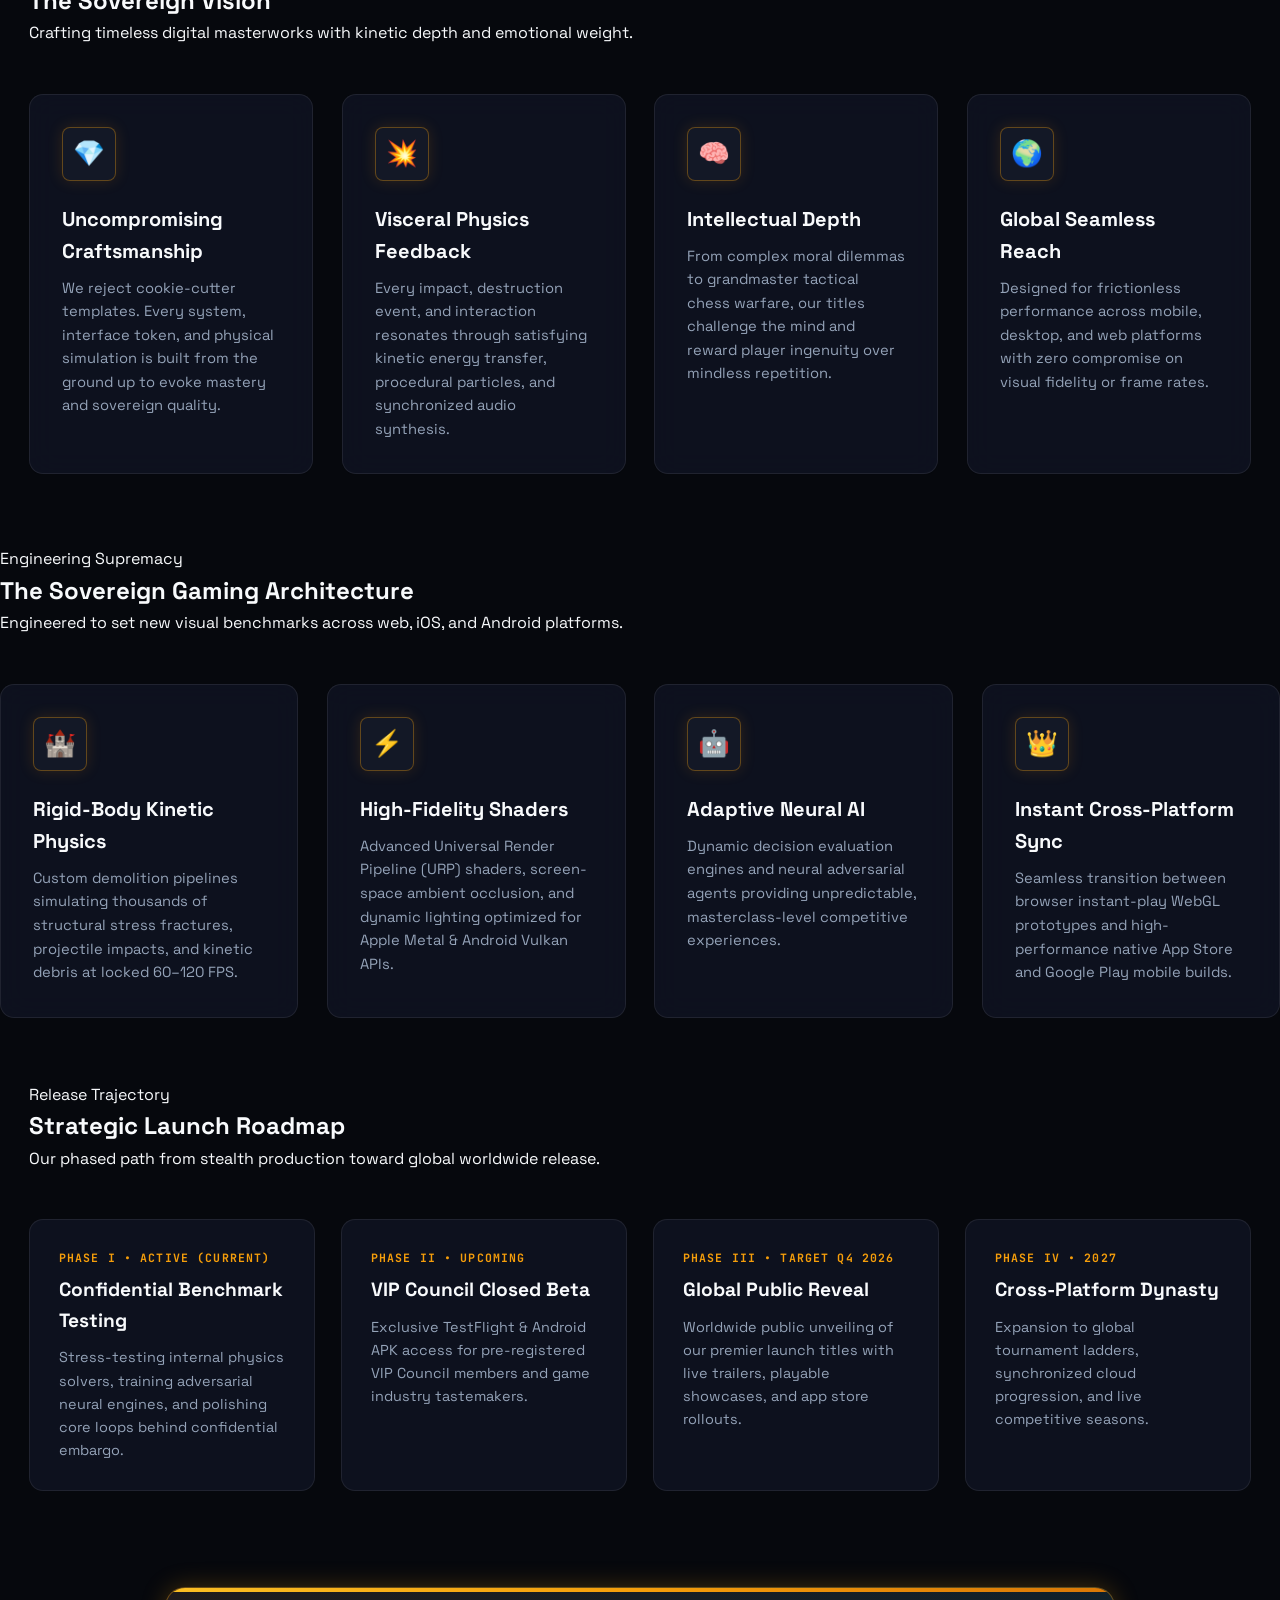
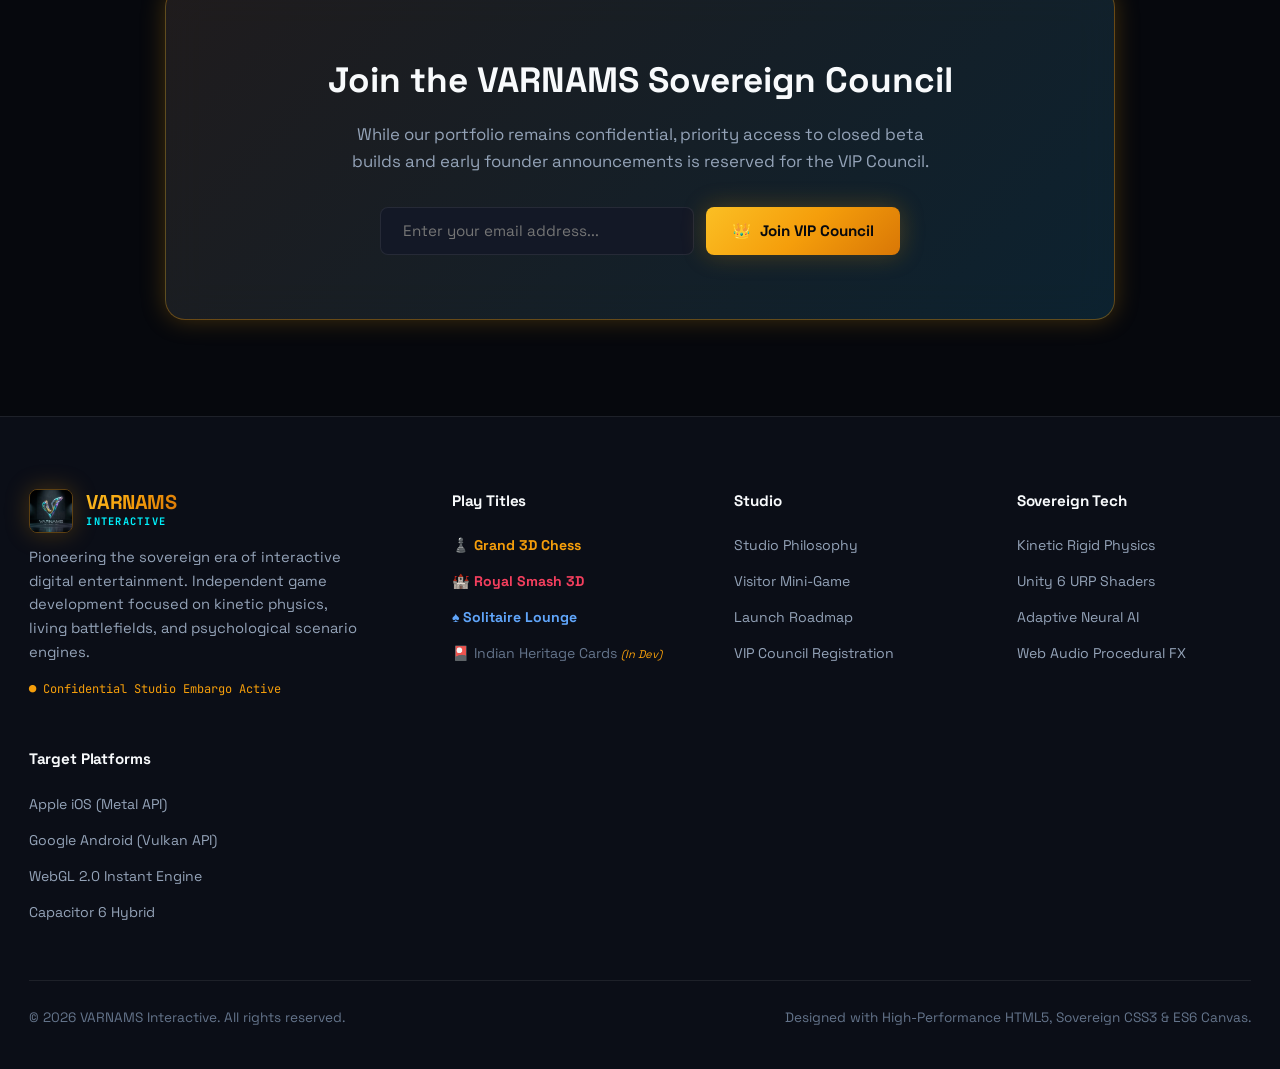
==== commit 17d9b4f9: "feat: rebrand to Indian Heritage Cards (under development) and clean nav" ====
--- a/index.html
+++ b/index.html
@@ -35,8 +35,7 @@
         <li><a href="https://chess.varnams.in" target="_blank" rel="noopener noreferrer" class="nav-link" style="color: var(--royal-gold); font-weight: 700;">♟️ Grand 3D Chess</a></li>
         <li><a href="royal-smash/index.html" class="nav-link" style="color: #f43f5e; font-weight: 700;">🏰 Royal Smash 3D</a></li>
         <li><a href="https://solitaire.varnams.in" target="_blank" rel="noopener noreferrer" class="nav-link" style="color: #60a5fa; font-weight: 700;">♠️ Solitaire Lounge</a></li>
-        <li><a href="desi-cards/index.html" class="nav-link" style="color: #f59e0b; font-weight: 700;">🎴 Desi Cards</a></li>
-        <li><a href="desi-heritage-games/index.html" class="nav-link" style="color: #ef4444; font-weight: 700;">🪀 Desi Games</a></li>
+        <li><a href="javascript:void(0)" onclick="if(window.showToast){showToast('🎴 Indian Heritage Cards is currently in active development. Stay tuned for launch!','🛠️')}else{alert('Indian Heritage Cards is currently in active development!')}" class="nav-link" style="color: #f59e0b; font-weight: 700;" title="Under Active Development">🎴 Indian Heritage Cards <span style="font-size: 0.65rem; background: rgba(245, 158, 11, 0.2); border: 1px solid rgba(245, 158, 11, 0.4); padding: 1px 6px; border-radius: 999px; margin-left: 4px; text-transform: uppercase; letter-spacing: 0.5px;">Dev</span></a></li>
         <li><a href="#arena" class="nav-link">Visitor Arena</a></li>
         <li><a href="#vision" class="nav-link">Studio Vision</a></li>
         <li><a href="#tech" class="nav-link">Sovereign Tech</a></li>
@@ -725,9 +724,9 @@
         <h5>Play Titles</h5>
         <ul class="footer-links">
           <li><a href="https://chess.varnams.in" target="_blank" rel="noopener noreferrer" style="color: var(--royal-gold); font-weight: 700;">♟️ Grand 3D Chess</a></li>
+          <li><a href="royal-smash/index.html" style="color: #f43f5e; font-weight: 700;">🏰 Royal Smash 3D</a></li>
           <li><a href="https://solitaire.varnams.in" target="_blank" rel="noopener noreferrer" style="color: #60a5fa; font-weight: 700;">♠️ Solitaire Lounge</a></li>
-          <li><a href="desi-cards/index.html">🎴 Desi Cards</a></li>
-          <li><a href="desi-heritage-games/index.html">🪀 Desi Games</a></li>
+          <li><a href="javascript:void(0)" onclick="if(window.showToast){showToast('🎴 Indian Heritage Cards is currently in active development. Stay tuned for launch!','🛠️')}else{alert('Indian Heritage Cards is currently in active development!')}" style="color: var(--text-dim);" title="Under Development">🎴 Indian Heritage Cards <em style="font-size: 0.7rem; color: #f59e0b;">(In Dev)</em></a></li>
         </ul>
       </div>
 
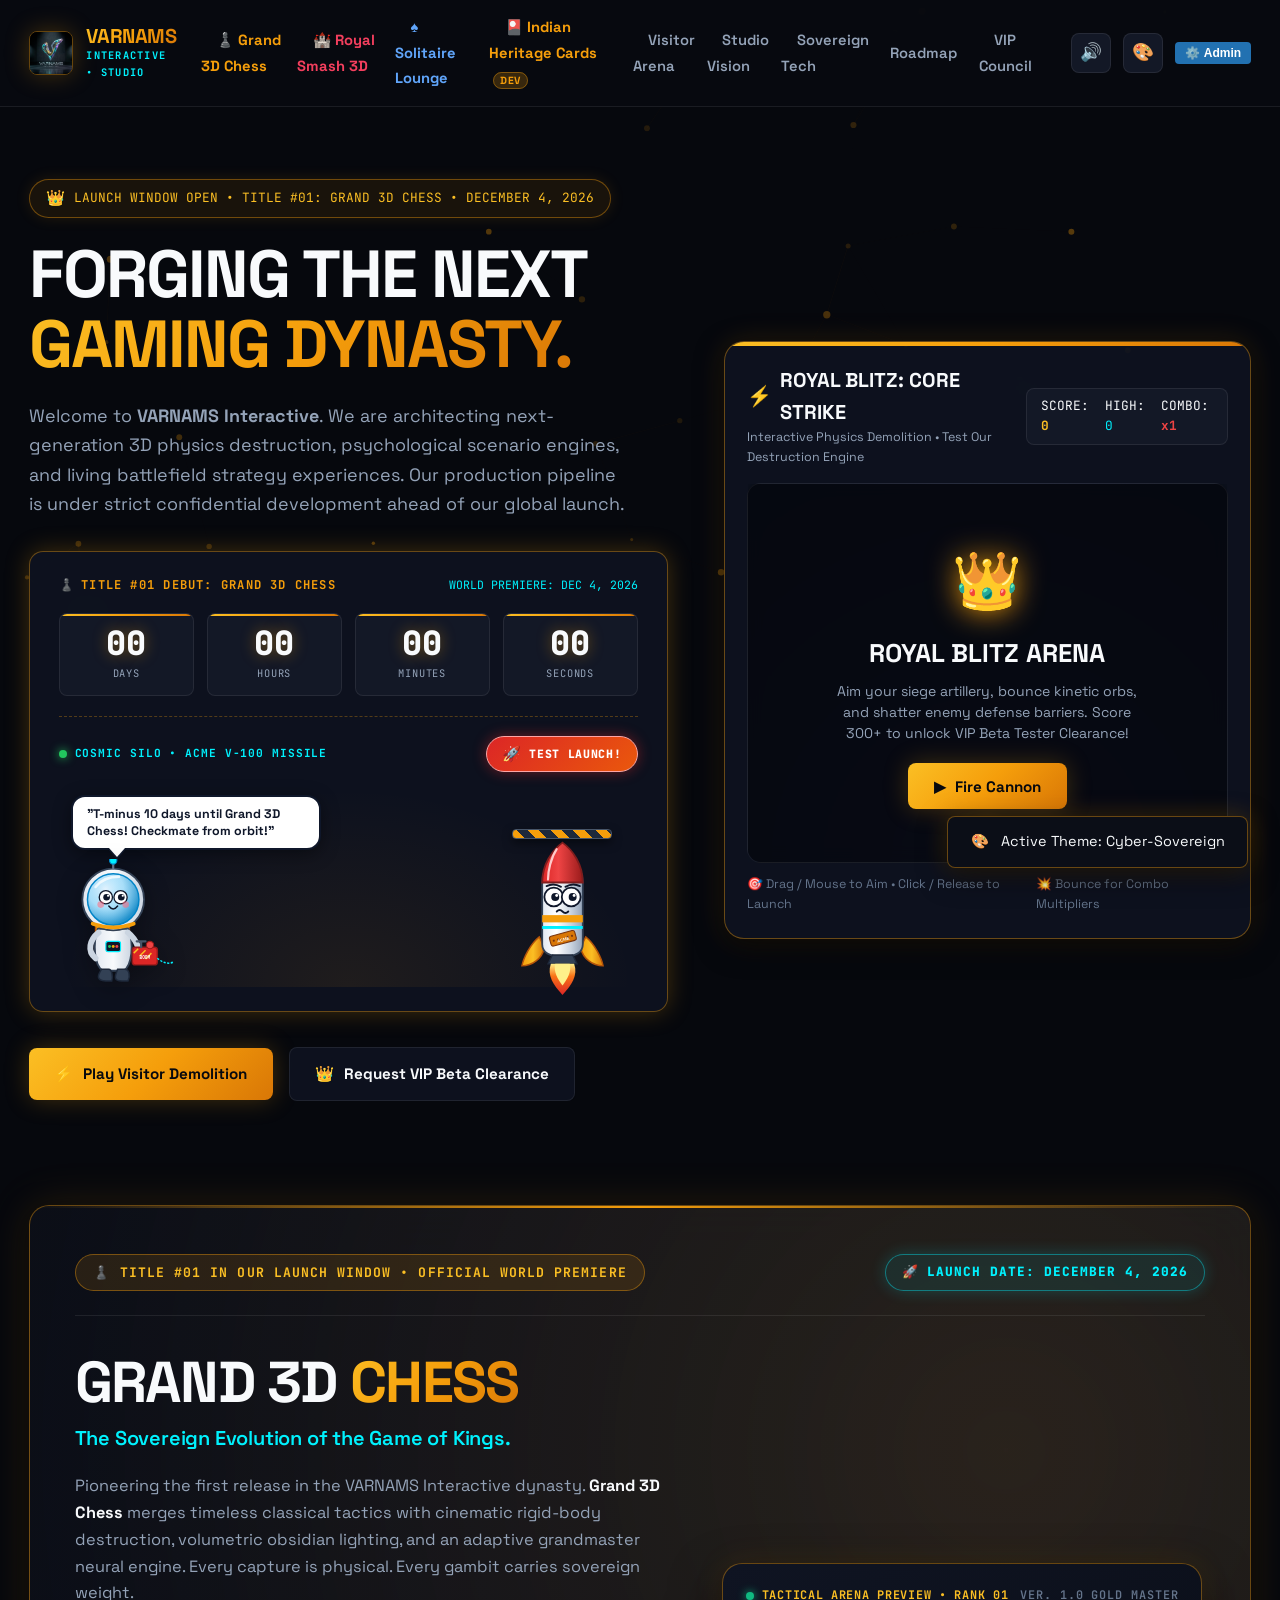
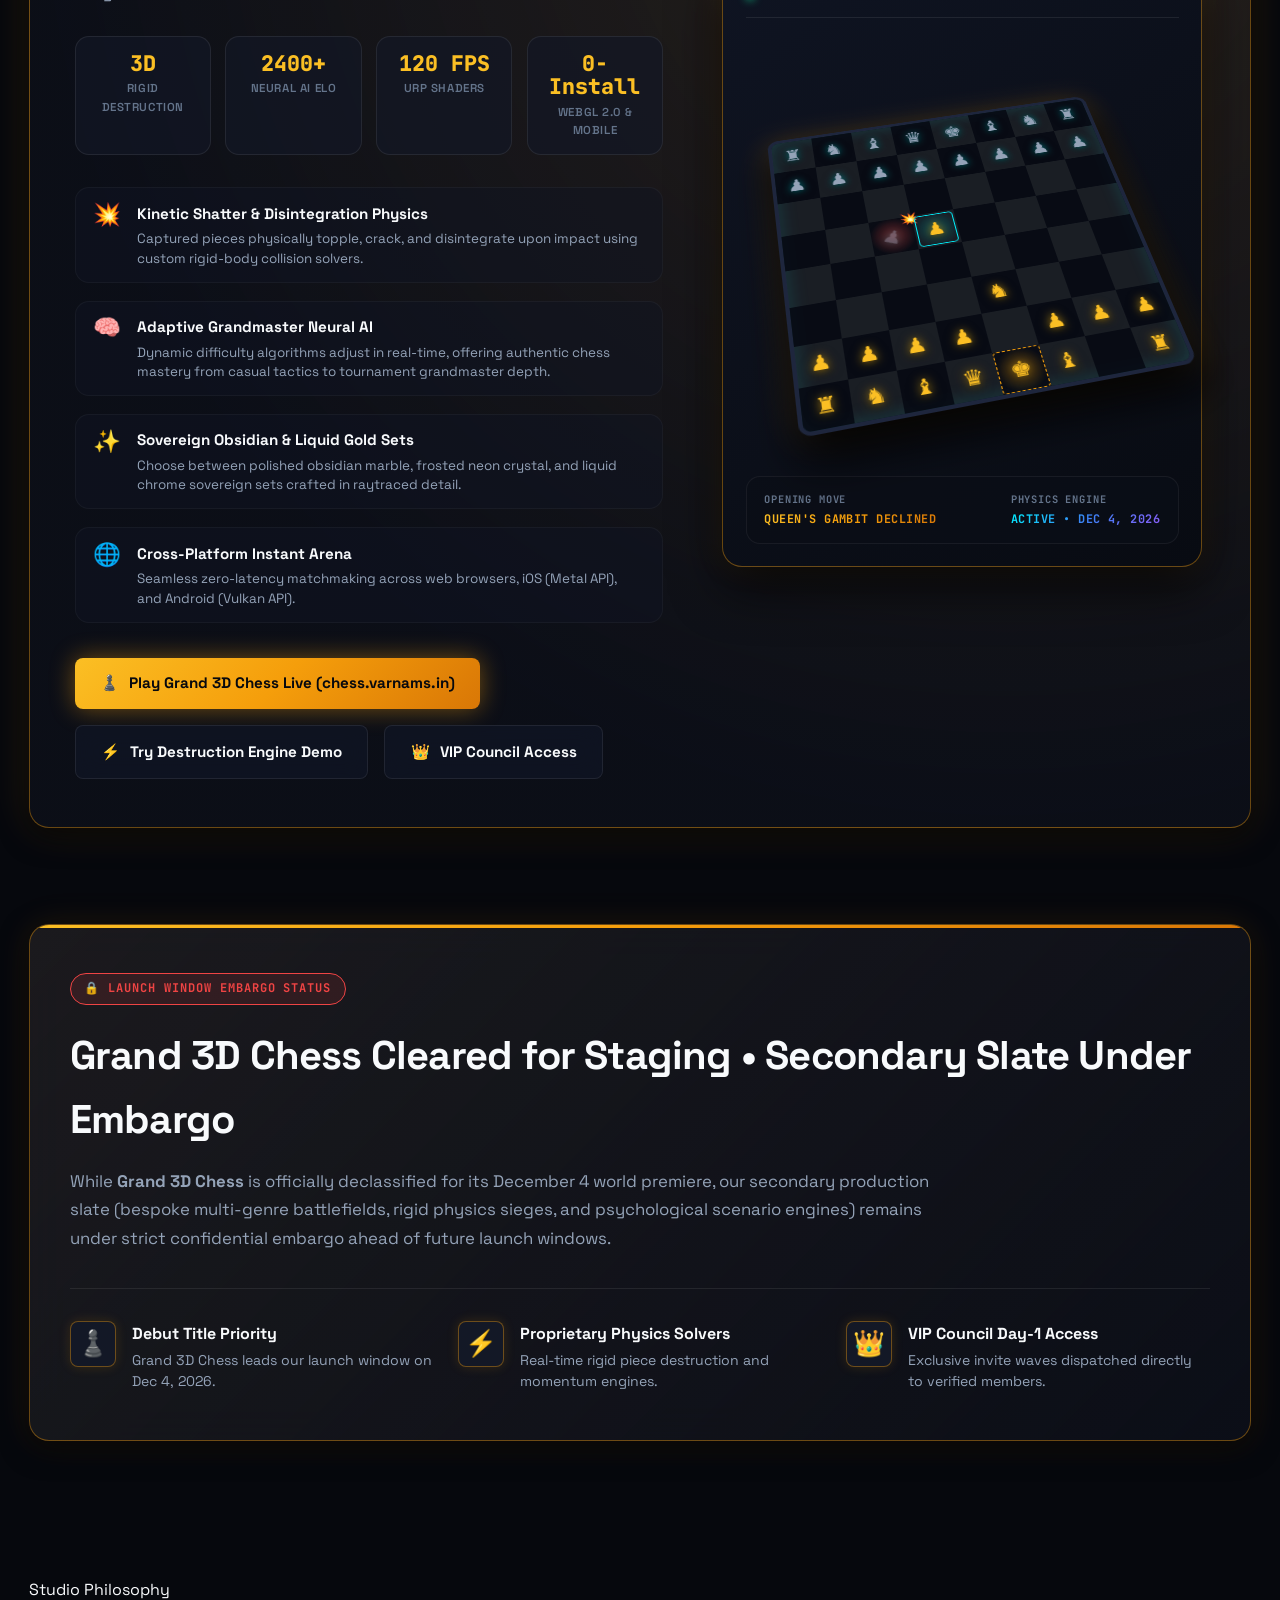
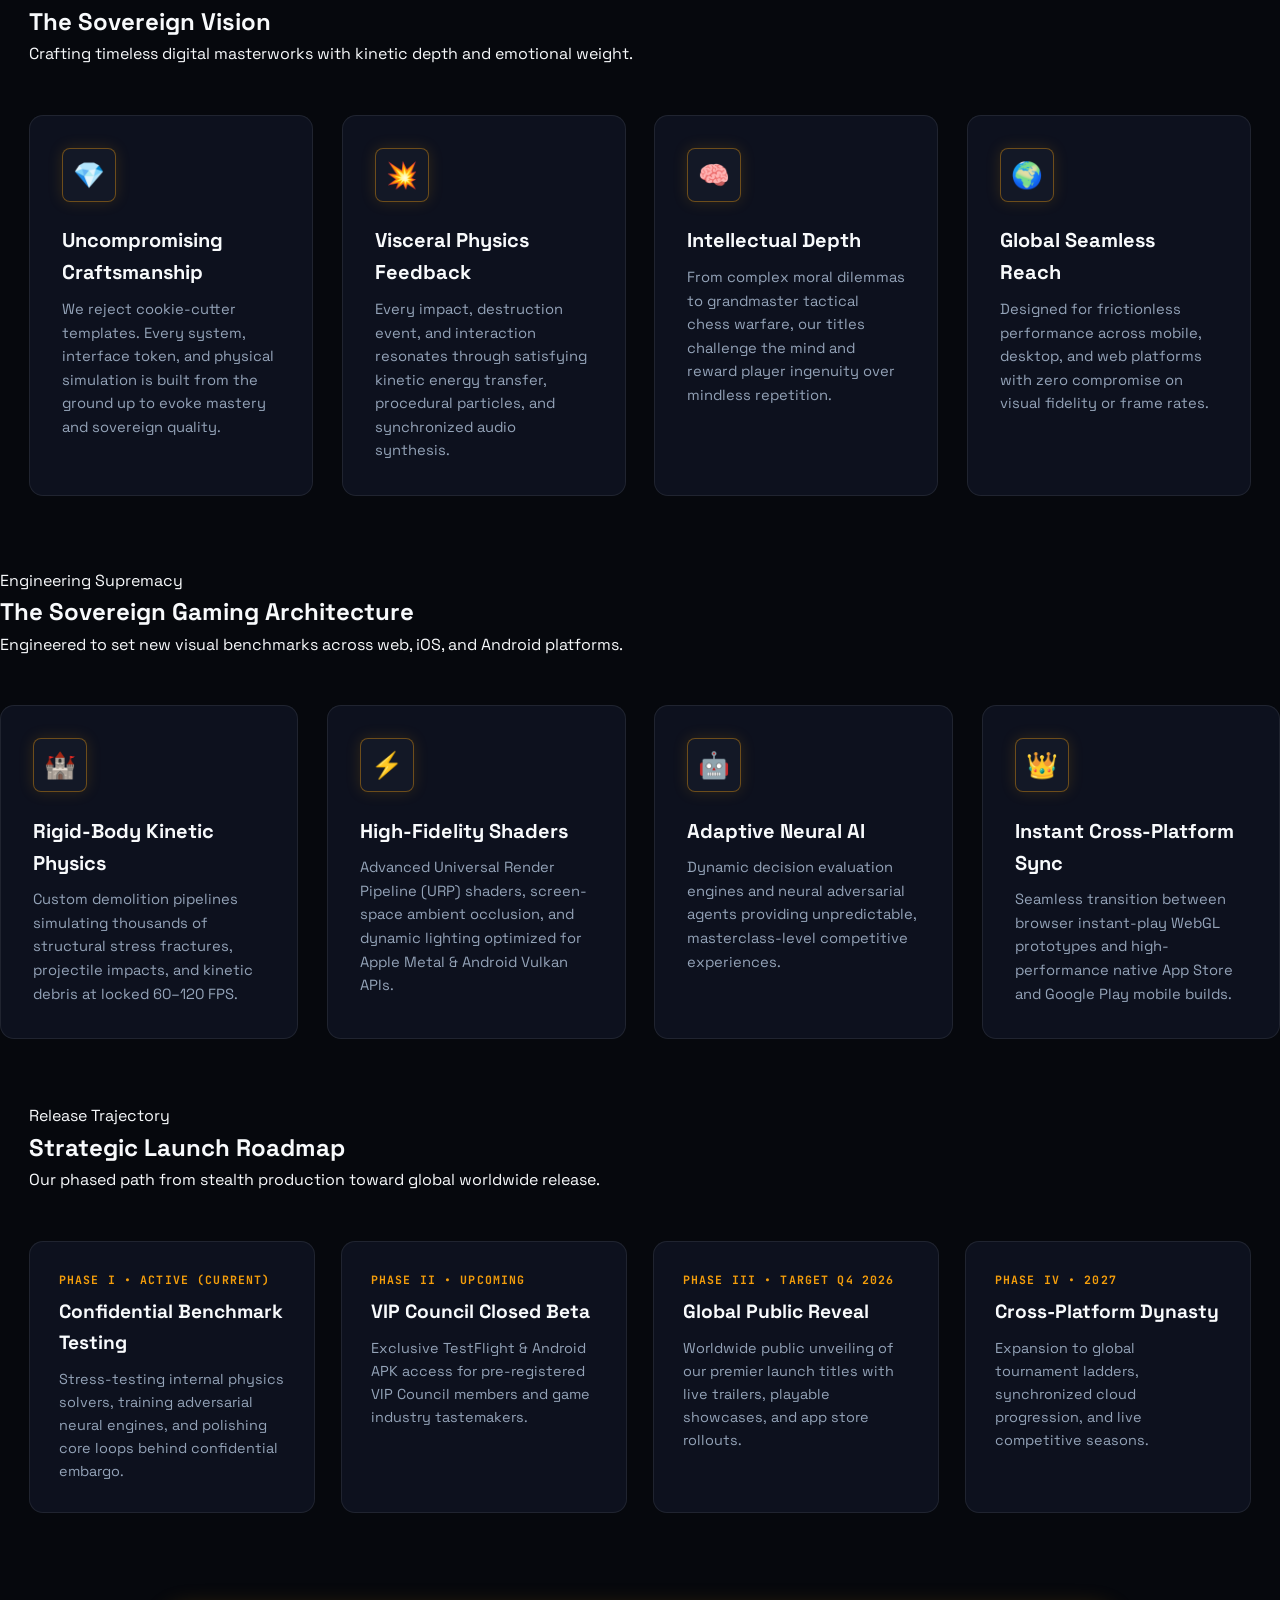
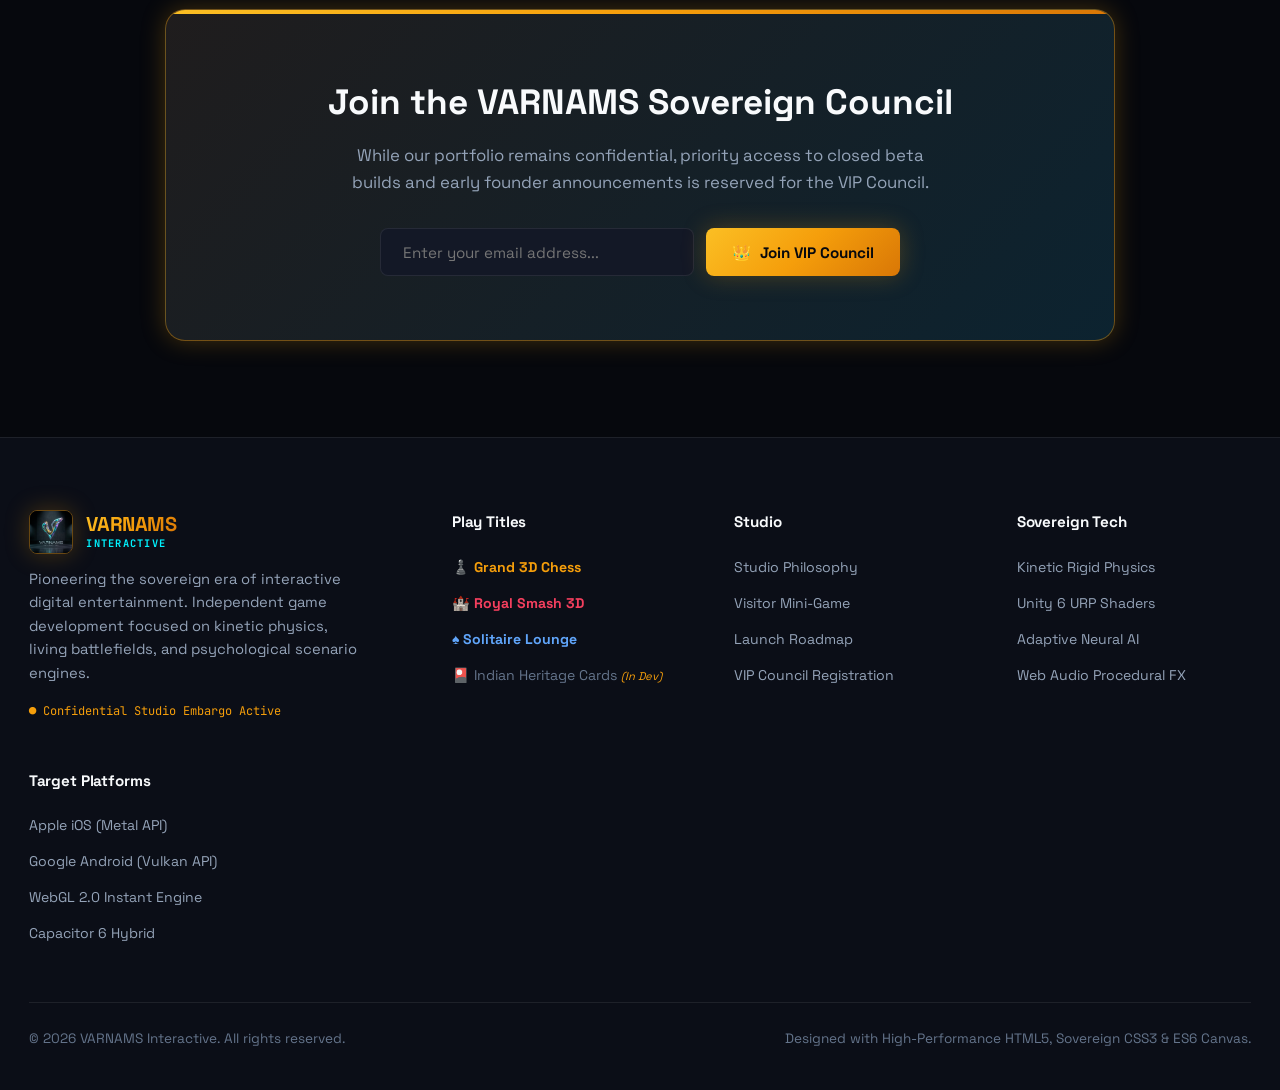
==== commit c4f2034a: "feat: add WordPress-style admin bar, 4 live studio themes, and 3 background animations" ====
--- a/index.html
+++ b/index.html
@@ -45,7 +45,10 @@
 
       <div class="nav-actions">
         <button id="sound-toggle-btn" class="btn-icon" title="Toggle Sound FX" aria-label="Toggle Sound">🔊</button>
-        <button id="theme-toggle-btn" class="btn-icon" title="Toggle Theme" aria-label="Toggle Theme">☀️</button>
+        <button id="theme-toggle-btn" class="btn-icon" title="Themes / Customize" aria-label="Toggle Theme">🎨</button>
+        <button id="btn-wp-admin-login" class="wp-login-chip" title="Studio Admin Login">
+          <span>⚙️</span> Admin
+        </button>
       </div>
     </div>
   </header>
@@ -55,7 +58,7 @@
     <div class="hero-content">
       <div class="royal-pill">
         <span class="pulse-crown">👑</span>
-        <span>LAUNCH WINDOW OPEN • TITLE #01: GRAND 3D CHESS • NOVEMBER 5, 2026</span>
+        <span>LAUNCH WINDOW OPEN • TITLE #01: GRAND 3D CHESS • DECEMBER 4, 2026</span>
       </div>
 
       <h1 class="hero-title">
@@ -74,25 +77,25 @@
             <span>♟️</span> TITLE #01 DEBUT: GRAND 3D CHESS
           </div>
           <span style="font-family: var(--font-mono); font-size: 0.72rem; color: var(--hyper-cyan);">
-            WORLD PREMIERE: NOV 5, 2026
+            WORLD PREMIERE: DEC 4, 2026
           </span>
         </div>
 
         <div class="countdown-grid">
           <div class="countdown-unit">
-            <div id="days-val" class="unit-value">08</div>
+            <div id="days-val" class="unit-value">29</div>
             <div class="unit-label">Days</div>
           </div>
           <div class="countdown-unit">
-            <div id="hours-val" class="unit-value">10</div>
+            <div id="hours-val" class="unit-value">17</div>
             <div class="unit-label">Hours</div>
           </div>
           <div class="countdown-unit">
-            <div id="mins-val" class="unit-value">18</div>
+            <div id="mins-val" class="unit-value">40</div>
             <div class="unit-label">Minutes</div>
           </div>
           <div class="countdown-unit">
-            <div id="secs-val" class="unit-value">24</div>
+            <div id="secs-val" class="unit-value">14</div>
             <div class="unit-label">Seconds</div>
           </div>
         </div>
@@ -339,7 +342,7 @@
         </div>
         <div class="spotlight-date-badge">
           <span class="badge-icon">🚀</span>
-          <span class="badge-text">LAUNCH DATE: NOVEMBER 5, 2026</span>
+          <span class="badge-text">LAUNCH DATE: DECEMBER 4, 2026</span>
         </div>
       </div>
 
@@ -533,7 +536,7 @@
               </div>
               <div class="hud-stat">
                 <span class="hud-label">PHYSICS ENGINE</span>
-                <span class="hud-value text-cyan-gradient">ACTIVE • NOV 5, 2026</span>
+                <span class="hud-value text-cyan-gradient">ACTIVE • DEC 4, 2026</span>
               </div>
             </div>
           </div>
@@ -551,14 +554,14 @@
       <div class="stealth-content">
         <h3>Grand 3D Chess Cleared for Staging • Secondary Slate Under Embargo</h3>
         <p>
-          While <strong>Grand 3D Chess</strong> is officially declassified for its November 5 world premiere, our secondary production slate (bespoke multi-genre battlefields, rigid physics sieges, and psychological scenario engines) remains under strict confidential embargo ahead of future launch windows.
+          While <strong>Grand 3D Chess</strong> is officially declassified for its December 4 world premiere, our secondary production slate (bespoke multi-genre battlefields, rigid physics sieges, and psychological scenario engines) remains under strict confidential embargo ahead of future launch windows.
         </p>
         <div class="stealth-features">
           <div class="stealth-item">
             <span class="stealth-icon">♟️</span>
             <div>
               <strong>Debut Title Priority</strong>
-              <p>Grand 3D Chess leads our launch window on Nov 5, 2026.</p>
+              <p>Grand 3D Chess leads our launch window on Dec 4, 2026.</p>
             </div>
           </div>
           <div class="stealth-item">
@@ -767,6 +770,141 @@
     </div>
   </footer>
 
+  <!-- WordPress-Style Admin Bar (Visible when logged in) -->
+  <div id="wp-admin-bar" class="wp-admin-bar" style="display: none;">
+    <div class="wp-admin-left">
+      <div class="wp-brand" id="wp-bar-home">
+        <span>👑</span>
+        <span>VARNAMS Studio</span>
+      </div>
+      <button class="wp-bar-btn" id="wp-bar-customize">
+        <span>🎨</span> Customize Themes
+      </button>
+      <button class="wp-bar-btn" id="wp-bar-animation">
+        <span>✨</span> Animation FX
+      </button>
+      <span class="wp-theme-pill" id="wp-current-theme-label">Cyber-Sovereign</span>
+    </div>
+    <div class="wp-admin-right">
+      <span>Howdy, <strong>Suyash</strong> (Admin)</span>
+      <button class="wp-bar-btn" id="wp-bar-logout" style="border-color: #d63638; color: #ff8080;">
+        Log Out
+      </button>
+    </div>
+  </div>
+
+  <!-- WordPress Login Modal -->
+  <div id="wp-login-modal" class="wp-modal-backdrop">
+    <div class="wp-modal-card">
+      <div class="wp-modal-header">
+        <div class="wp-modal-title">
+          <span>👑</span> VARNAMS Studio Login
+        </div>
+        <button class="wp-close-btn" id="btn-close-wp-login">✕</button>
+      </div>
+      <div class="wp-modal-body">
+        <form id="wp-login-form">
+          <div class="wp-form-group">
+            <label class="wp-form-label" for="wp-login-user">Username or Email Address</label>
+            <input type="text" id="wp-login-user" class="wp-form-input" placeholder="admin or suyash" required autocomplete="username">
+          </div>
+          <div class="wp-form-group">
+            <label class="wp-form-label" for="wp-login-pass">Password</label>
+            <input type="password" id="wp-login-pass" class="wp-form-input" placeholder="••••••••" required autocomplete="current-password">
+            <div class="wp-form-help">Default Demo Pass: <strong>admin</strong> or <strong>varnams2026</strong></div>
+          </div>
+          <button type="submit" class="wp-btn-submit">
+            Log In to Studio Admin
+          </button>
+        </form>
+      </div>
+    </div>
+  </div>
+
+  <!-- WordPress Theme Customizer Modal -->
+  <div id="wp-customizer-modal" class="wp-modal-backdrop">
+    <div class="wp-modal-card" style="max-width: 580px;">
+      <div class="wp-modal-header">
+        <div class="wp-modal-title">
+          <span>🎨</span> Theme Customizer • Appearance
+        </div>
+        <button class="wp-close-btn" id="btn-close-wp-customizer">✕</button>
+      </div>
+      <div class="wp-modal-body">
+        <p style="font-size: 12px; color: #a7aaad; margin-bottom: 14px;">
+          Choose from all 4 handcrafted sovereign studio themes. Your selection persists across visits:
+        </p>
+
+        <!-- 4 Theme Cards -->
+        <div class="wp-themes-grid">
+          <!-- Theme 1 -->
+          <div class="wp-theme-card active" data-theme-val="cyber-sovereign">
+            <div class="wp-theme-preview" style="background: linear-gradient(135deg, #06080d 0%, #131826 50%, #00f2fe 100%); color: #fbbf24;">
+              ⚡
+            </div>
+            <div class="wp-theme-title">Cyber-Sovereign</div>
+            <div class="wp-theme-desc">Obsidian black, Royal Gold, and pulsing neon cyan circuits.</div>
+          </div>
+
+          <!-- Theme 2 -->
+          <div class="wp-theme-card" data-theme-val="imperial-gold">
+            <div class="wp-theme-preview" style="background: linear-gradient(135deg, #050814 0%, #0a0f24 50%, #ffd700 100%); color: #ffd700;">
+              👑
+            </div>
+            <div class="wp-theme-title">Imperial Royal</div>
+            <div class="wp-theme-desc">Velvet midnight navy, 24K solid gold, and warm amber glows.</div>
+          </div>
+
+          <!-- Theme 3 -->
+          <div class="wp-theme-card" data-theme-val="galactic-nebula">
+            <div class="wp-theme-preview" style="background: linear-gradient(135deg, #0a0614 0%, #1c1038 50%, #e879f9 100%); color: #c084fc;">
+              🌌
+            </div>
+            <div class="wp-theme-title">Galactic Nebula</div>
+            <div class="wp-theme-desc">Cosmic stardust purple, stellar violet, and aurora gradients.</div>
+          </div>
+
+          <!-- Theme 4 -->
+          <div class="wp-theme-card" data-theme-val="minimalist-titanium">
+            <div class="wp-theme-preview" style="background: linear-gradient(135deg, #0c0d10 0%, #1b1e26 50%, #38bdf8 100%); color: #93c5fd;">
+              🛡️
+            </div>
+            <div class="wp-theme-title">Minimalist Titanium</div>
+            <div class="wp-theme-desc">Brushed matte carbon, steel chrome, and sharp azure edges.</div>
+          </div>
+        </div>
+
+        <!-- Animation Style Section -->
+        <div style="border-top: 1px solid #3c434a; padding-top: 14px; margin-top: 14px;">
+          <label class="wp-form-label">Background Animation FX</label>
+          <div class="wp-anim-picker">
+            <div class="wp-anim-option active" data-anim-val="constellation">
+              <span>🕸️</span>
+              <div>
+                <strong>Dynamic Constellation Mesh</strong>
+                <div style="font-size: 11px; color: #8c8f94;">Floating geometric nodes connected with luminous vectors and mouse repulsion.</div>
+              </div>
+            </div>
+            <div class="wp-anim-option" data-anim-val="embers">
+              <span>🔥</span>
+              <div>
+                <strong>Cinematic Golden Embers</strong>
+                <div style="font-size: 11px; color: #8c8f94;">Warm radiant particles ascending slowly into the night sky.</div>
+              </div>
+            </div>
+            <div class="wp-anim-option" data-anim-val="warp">
+              <span>⚡</span>
+              <div>
+                <strong>Cyber Matrix Grid / Warp Lines</strong>
+                <div style="font-size: 11px; color: #8c8f94;">Futuristic streaming hyperspace beams and glowing network packets.</div>
+              </div>
+            </div>
+          </div>
+        </div>
+      </div>
+    </div>
+  </div>
+
   <!-- Main Script -->
   <script src="js/portal.js"></script>
 </body>
--- a/css/portal.css
+++ b/css/portal.css
@@ -79,6 +79,134 @@
   --shadow-sm: 0 4px 12px rgba(0, 0, 0, 0.06);
   --shadow-md: 0 8px 28px rgba(0, 0, 0, 0.1);
   --shadow-gold: 0 0 20px rgba(217, 119, 6, 0.15);
+}
+
+/* THEME 1: CYBER-SOVEREIGN (Obsidian, Royal Gold, Cyber Cyan, Violet Circuit) */
+[data-theme="cyber-sovereign"], [data-theme="dark"] {
+  --bg-primary: #06080d;
+  --bg-secondary: #0b0e17;
+  --bg-tertiary: #131826;
+  --bg-card: rgba(16, 21, 36, 0.78);
+  --bg-glass-nav: rgba(8, 10, 16, 0.9);
+  --bg-dossier: #0c101d;
+
+  --royal-gold: #f59e0b;
+  --royal-gold-light: #fbbf24;
+  --royal-gold-glow: rgba(245, 158, 11, 0.4);
+  --royal-amber: #d97706;
+
+  --hyper-cyan: #00f2fe;
+  --hyper-cyan-glow: rgba(0, 242, 254, 0.4);
+  --royal-purple: #8b5cf6;
+
+  --text-main: #f8fafc;
+  --text-muted: #94a3b8;
+  --text-dim: #64748b;
+  --text-gold: #fbbf24;
+
+  --border-subtle: rgba(255, 255, 255, 0.08);
+  --border-gold: rgba(245, 158, 11, 0.4);
+  --border-cyan: rgba(0, 242, 254, 0.4);
+
+  --gradient-gold: linear-gradient(135deg, #fbbf24 0%, #f59e0b 50%, #d97706 100%);
+  --gradient-neon: linear-gradient(135deg, #00f2fe 0%, #3b82f6 50%, #8b5cf6 100%);
+  --gradient-royal: linear-gradient(135deg, #fbbf24 0%, #8b5cf6 50%, #00f2fe 100%);
+}
+
+/* THEME 2: IMPERIAL ROYAL (Velvet Midnight Navy, 24K Solid Gold, Amber Embers) */
+[data-theme="imperial-gold"] {
+  --bg-primary: #050814;
+  --bg-secondary: #0a0f24;
+  --bg-tertiary: #111a3b;
+  --bg-card: rgba(17, 26, 59, 0.82);
+  --bg-glass-nav: rgba(7, 11, 26, 0.92);
+  --bg-dossier: #0d1430;
+
+  --royal-gold: #ffd700;
+  --royal-gold-light: #ffe55c;
+  --royal-gold-glow: rgba(255, 215, 0, 0.5);
+  --royal-amber: #f59e0b;
+
+  --hyper-cyan: #e2b340;
+  --hyper-cyan-glow: rgba(226, 179, 64, 0.35);
+  --royal-purple: #a855f7;
+
+  --text-main: #fffdf5;
+  --text-muted: #cbd5e1;
+  --text-dim: #94a3b8;
+  --text-gold: #ffd700;
+
+  --border-subtle: rgba(255, 215, 0, 0.15);
+  --border-gold: rgba(255, 215, 0, 0.5);
+  --border-cyan: rgba(255, 215, 0, 0.35);
+
+  --gradient-gold: linear-gradient(135deg, #ffe55c 0%, #ffd700 50%, #b8860b 100%);
+  --gradient-neon: linear-gradient(135deg, #ffd700 0%, #f59e0b 50%, #ea580c 100%);
+  --gradient-royal: linear-gradient(135deg, #ffd700 0%, #d97706 50%, #7c2d12 100%);
+}
+
+/* THEME 3: GALACTIC NEBULA (Cosmic Purple, Stellar Violet, Radiant Magenta & Starlight) */
+[data-theme="galactic-nebula"] {
+  --bg-primary: #0a0614;
+  --bg-secondary: #120b24;
+  --bg-tertiary: #1c1038;
+  --bg-card: rgba(28, 16, 56, 0.8);
+  --bg-glass-nav: rgba(12, 7, 26, 0.92);
+  --bg-dossier: #160c2e;
+
+  --royal-gold: #c084fc;
+  --royal-gold-light: #e879f9;
+  --royal-gold-glow: rgba(192, 132, 252, 0.45);
+  --royal-amber: #a855f7;
+
+  --hyper-cyan: #38bdf8;
+  --hyper-cyan-glow: rgba(56, 189, 248, 0.4);
+  --royal-purple: #c084fc;
+
+  --text-main: #faf5ff;
+  --text-muted: #d8b4fe;
+  --text-dim: #a855f7;
+  --text-gold: #f472b6;
+
+  --border-subtle: rgba(192, 132, 252, 0.16);
+  --border-gold: rgba(192, 132, 252, 0.45);
+  --border-cyan: rgba(56, 189, 248, 0.45);
+
+  --gradient-gold: linear-gradient(135deg, #f472b6 0%, #c084fc 50%, #818cf8 100%);
+  --gradient-neon: linear-gradient(135deg, #38bdf8 0%, #a855f7 50%, #ec4899 100%);
+  --gradient-royal: linear-gradient(135deg, #e879f9 0%, #818cf8 50%, #38bdf8 100%);
+}
+
+/* THEME 4: MINIMALIST TITANIUM (Brushed Carbon, Steel Chrome, Electric Azure) */
+[data-theme="minimalist-titanium"] {
+  --bg-primary: #0c0d10;
+  --bg-secondary: #13151b;
+  --bg-tertiary: #1b1e26;
+  --bg-card: rgba(24, 28, 38, 0.82);
+  --bg-glass-nav: rgba(13, 15, 20, 0.92);
+  --bg-dossier: #151821;
+
+  --royal-gold: #60a5fa;
+  --royal-gold-light: #93c5fd;
+  --royal-gold-glow: rgba(96, 165, 250, 0.4);
+  --royal-amber: #3b82f6;
+
+  --hyper-cyan: #38bdf8;
+  --hyper-cyan-glow: rgba(56, 189, 248, 0.4);
+  --royal-purple: #818cf8;
+
+  --text-main: #f1f5f9;
+  --text-muted: #94a3b8;
+  --text-dim: #64748b;
+  --text-gold: #93c5fd;
+
+  --border-subtle: rgba(148, 163, 184, 0.14);
+  --border-gold: rgba(96, 165, 250, 0.45);
+  --border-cyan: rgba(56, 189, 248, 0.45);
+
+  --gradient-gold: linear-gradient(135deg, #93c5fd 0%, #60a5fa 50%, #3b82f6 100%);
+  --gradient-neon: linear-gradient(135deg, #38bdf8 0%, #60a5fa 50%, #94a3b8 100%);
+  --gradient-royal: linear-gradient(135deg, #e2e8f0 0%, #60a5fa 50%, #0284c7 100%);
 }
 
 *, *::before, *::after {
@@ -1932,3 +2060,304 @@
     text-align: center;
   }
 }
+
+/* ==========================================================================
+   WORDPRESS-STYLE ADMIN BAR & THEME CUSTOMIZER
+   ========================================================================== */
+.wp-admin-bar {
+  position: fixed;
+  top: 0;
+  left: 0;
+  right: 0;
+  height: 34px;
+  background: #1d2327;
+  color: #c3c4c7;
+  z-index: 99999;
+  display: flex;
+  align-items: center;
+  justify-content: space-between;
+  padding: 0 12px;
+  font-family: -apple-system, BlinkMacSystemFont, "Segoe UI", Roboto, Oxygen-Sans, Ubuntu, Cantarell, "Helvetica Neue", sans-serif;
+  font-size: 13px;
+  box-shadow: 0 1px 3px rgba(0, 0, 0, 0.4);
+  border-bottom: 1px solid #2c3338;
+}
+
+body.admin-logged-in {
+  padding-top: 34px;
+}
+
+body.admin-logged-in .site-header {
+  top: 34px;
+}
+
+.wp-admin-left, .wp-admin-right {
+  display: flex;
+  align-items: center;
+  gap: 12px;
+}
+
+.wp-brand {
+  display: flex;
+  align-items: center;
+  gap: 6px;
+  color: #fff;
+  font-weight: 700;
+  cursor: pointer;
+}
+
+.wp-bar-btn {
+  background: transparent;
+  border: 1px solid rgba(255, 255, 255, 0.15);
+  color: #f0f0f1;
+  padding: 3px 10px;
+  border-radius: 3px;
+  font-size: 12px;
+  cursor: pointer;
+  display: flex;
+  align-items: center;
+  gap: 5px;
+  transition: all 0.15s;
+}
+
+.wp-bar-btn:hover {
+  background: #2271b1;
+  border-color: #2271b1;
+  color: #fff;
+}
+
+.wp-theme-pill {
+  background: rgba(255, 255, 255, 0.1);
+  padding: 2px 8px;
+  border-radius: 10px;
+  color: #ffd700;
+  font-size: 11px;
+  font-weight: 600;
+}
+
+.wp-login-chip {
+  background: #2271b1;
+  color: #fff;
+  border: none;
+  padding: 4px 10px;
+  border-radius: 4px;
+  font-size: 12px;
+  font-weight: 600;
+  cursor: pointer;
+  display: inline-flex;
+  align-items: center;
+  gap: 4px;
+  transition: background 0.15s;
+}
+
+.wp-login-chip:hover {
+  background: #135e96;
+}
+
+/* Modal Backdrops & Cards */
+.wp-modal-backdrop {
+  position: fixed;
+  inset: 0;
+  background: rgba(0, 0, 0, 0.75);
+  backdrop-filter: blur(8px);
+  -webkit-backdrop-filter: blur(8px);
+  z-index: 100000;
+  display: none;
+  align-items: center;
+  justify-content: center;
+  padding: 1rem;
+}
+
+.wp-modal-backdrop.active {
+  display: flex;
+}
+
+.wp-modal-card {
+  background: #1d2327;
+  color: #f0f0f1;
+  border: 1px solid #3c434a;
+  border-radius: 8px;
+  width: 100%;
+  max-width: 480px;
+  box-shadow: 0 20px 40px rgba(0, 0, 0, 0.8);
+  overflow: hidden;
+  animation: modalPop 0.25s cubic-bezier(0.16, 1, 0.3, 1);
+}
+
+@keyframes modalPop {
+  0% { transform: scale(0.92); opacity: 0; }
+  100% { transform: scale(1); opacity: 1; }
+}
+
+.wp-modal-header {
+  display: flex;
+  justify-content: space-between;
+  align-items: center;
+  padding: 14px 18px;
+  background: #2c3338;
+  border-bottom: 1px solid #3c434a;
+}
+
+.wp-modal-title {
+  font-size: 15px;
+  font-weight: 700;
+  color: #fff;
+  display: flex;
+  align-items: center;
+  gap: 8px;
+}
+
+.wp-close-btn {
+  background: transparent;
+  border: none;
+  color: #a7aaad;
+  font-size: 18px;
+  cursor: pointer;
+  padding: 2px 6px;
+  border-radius: 4px;
+}
+
+.wp-close-btn:hover {
+  background: #3c434a;
+  color: #fff;
+}
+
+.wp-modal-body {
+  padding: 20px;
+}
+
+/* WordPress-Style Forms */
+.wp-form-group {
+  margin-bottom: 16px;
+}
+
+.wp-form-label {
+  display: block;
+  font-size: 13px;
+  font-weight: 600;
+  margin-bottom: 6px;
+  color: #c3c4c7;
+}
+
+.wp-form-input {
+  width: 100%;
+  padding: 8px 12px;
+  background: #2c3338;
+  border: 1px solid #4f5862;
+  border-radius: 4px;
+  color: #fff;
+  font-size: 14px;
+  outline: none;
+  transition: border-color 0.15s;
+}
+
+.wp-form-input:focus {
+  border-color: #2271b1;
+  box-shadow: 0 0 0 1px #2271b1;
+}
+
+.wp-form-help {
+  font-size: 11px;
+  color: #8c8f94;
+  margin-top: 5px;
+}
+
+.wp-btn-submit {
+  width: 100%;
+  padding: 10px;
+  background: #2271b1;
+  color: #fff;
+  border: none;
+  border-radius: 4px;
+  font-weight: 700;
+  font-size: 14px;
+  cursor: pointer;
+  transition: background 0.15s;
+}
+
+.wp-btn-submit:hover {
+  background: #135e96;
+}
+
+/* Theme Selection Cards inside Customizer */
+.wp-themes-grid {
+  display: grid;
+  grid-template-columns: repeat(2, 1fr);
+  gap: 12px;
+  margin-bottom: 18px;
+}
+
+.wp-theme-card {
+  background: #2c3338;
+  border: 2px solid transparent;
+  border-radius: 8px;
+  padding: 12px;
+  cursor: pointer;
+  transition: all 0.2s;
+  position: relative;
+  overflow: hidden;
+}
+
+.wp-theme-card:hover {
+  transform: translateY(-2px);
+  border-color: #72aee6;
+}
+
+.wp-theme-card.active {
+  border-color: #2271b1;
+  background: #1e3a5f;
+}
+
+.wp-theme-preview {
+  height: 50px;
+  border-radius: 4px;
+  margin-bottom: 10px;
+  display: flex;
+  align-items: center;
+  justify-content: center;
+  font-size: 18px;
+}
+
+.wp-theme-title {
+  font-size: 13px;
+  font-weight: 700;
+  color: #fff;
+  margin-bottom: 3px;
+}
+
+.wp-theme-desc {
+  font-size: 10.5px;
+  color: #a7aaad;
+  line-height: 1.35;
+}
+
+/* Animation Selector */
+.wp-anim-picker {
+  display: flex;
+  flex-direction: column;
+  gap: 8px;
+}
+
+.wp-anim-option {
+  display: flex;
+  align-items: center;
+  gap: 10px;
+  padding: 8px 12px;
+  background: #2c3338;
+  border-radius: 6px;
+  cursor: pointer;
+  font-size: 12.5px;
+  border: 1px solid transparent;
+}
+
+.wp-anim-option:hover {
+  background: #3c434a;
+}
+
+.wp-anim-option.active {
+  border-color: #2271b1;
+  background: #1e3a5f;
+  color: #fff;
+  font-weight: 600;
+}
+
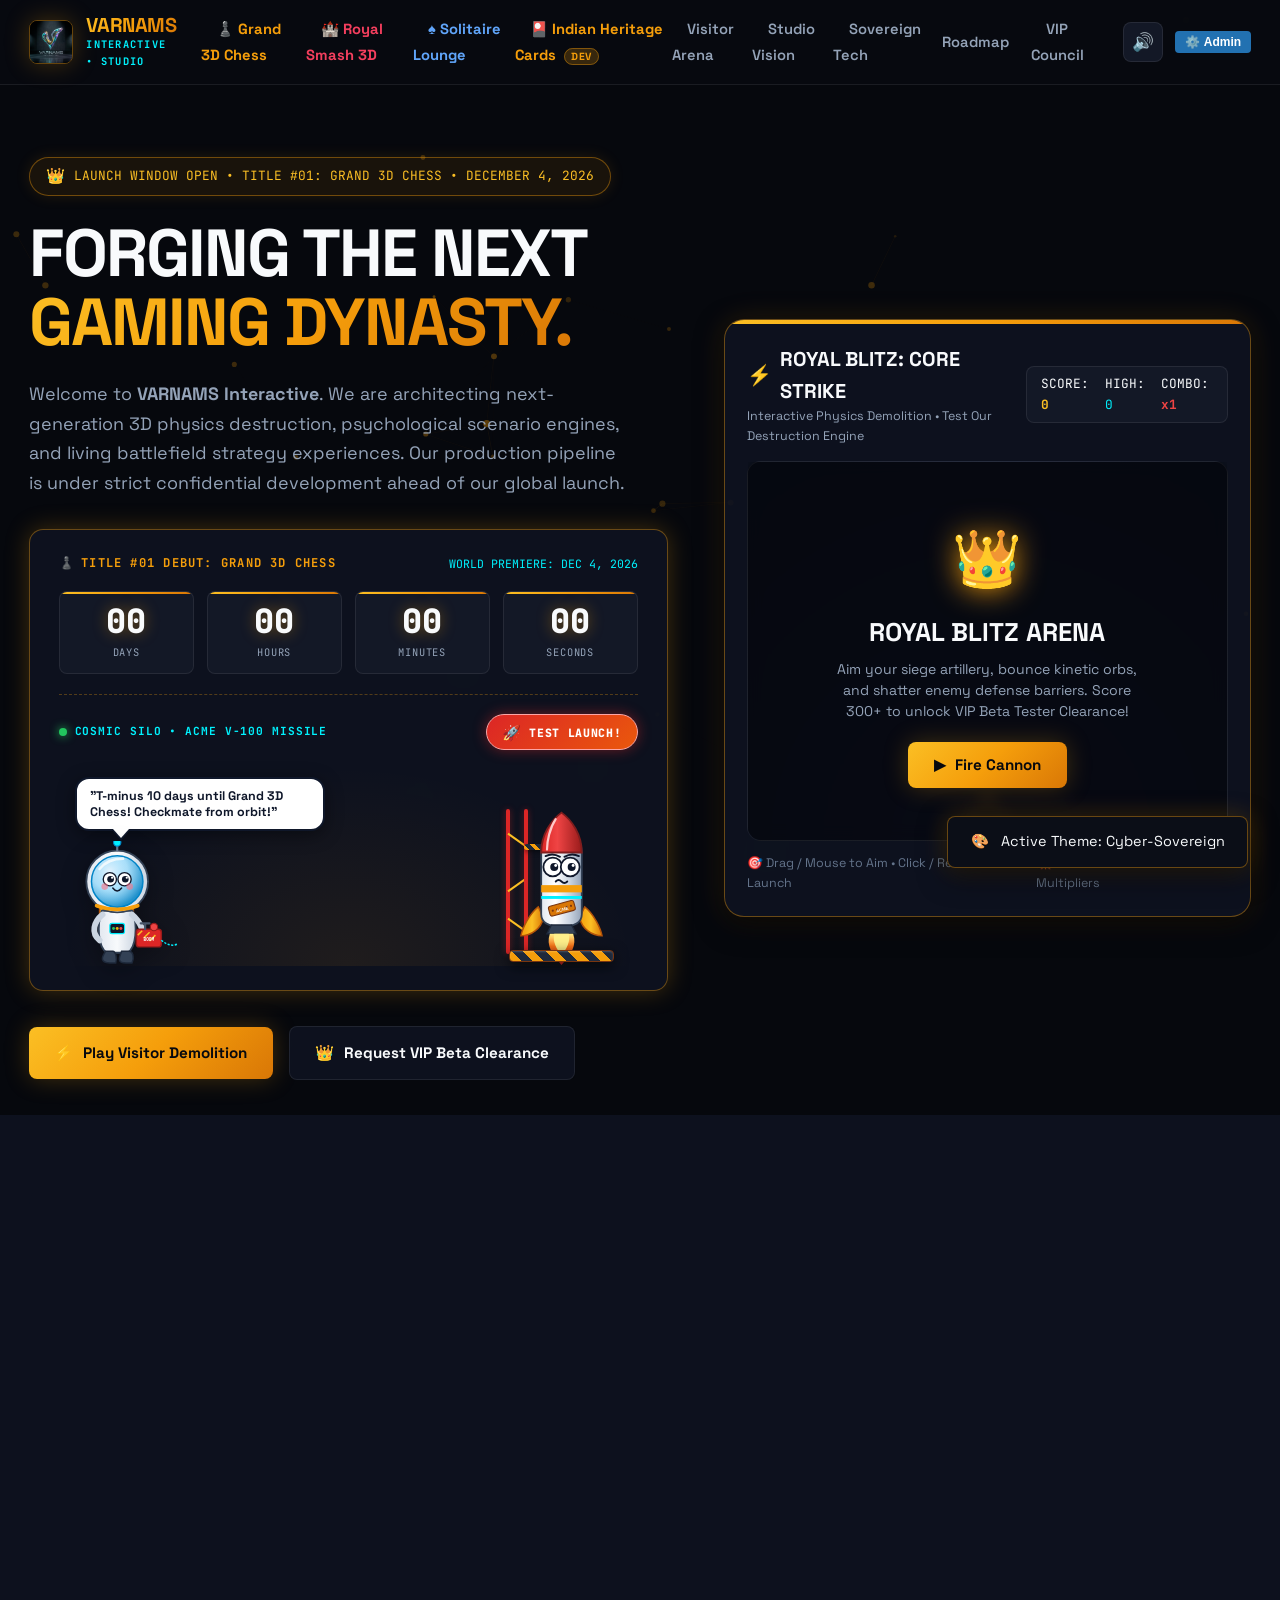
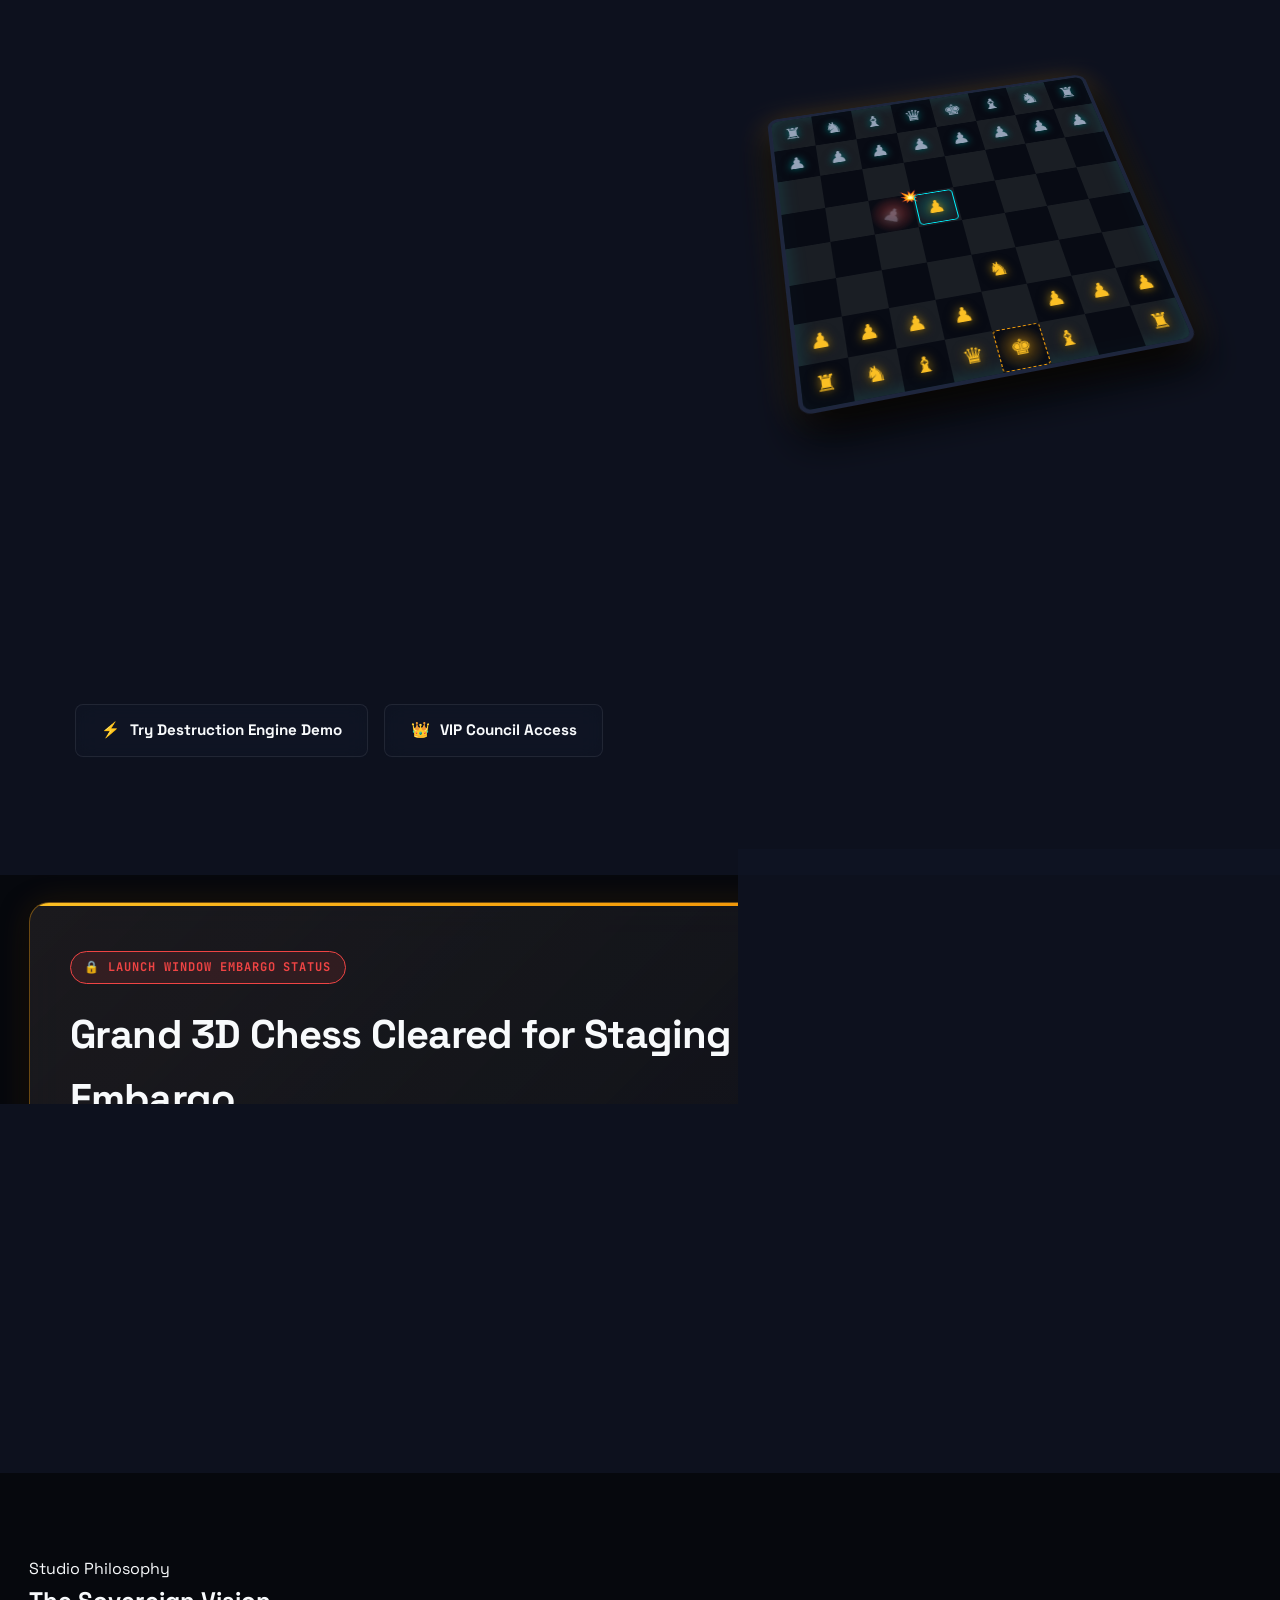
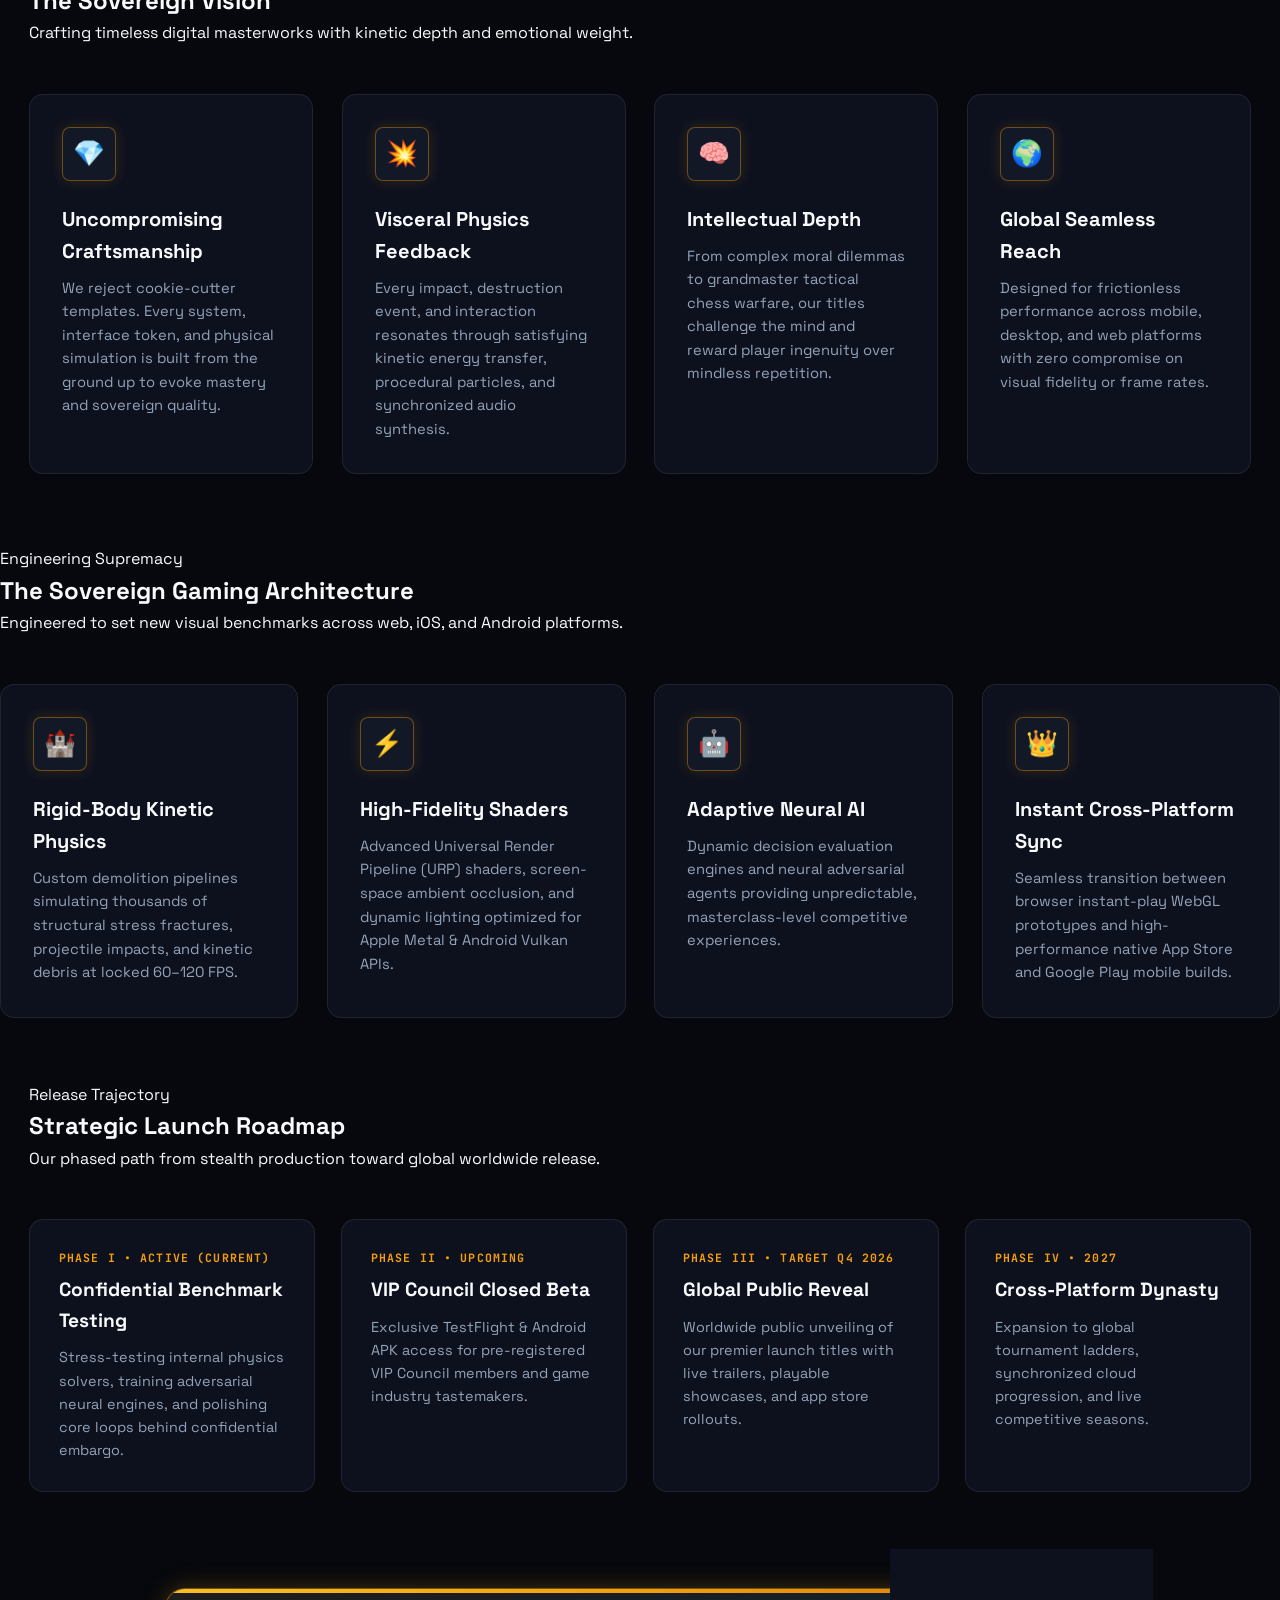
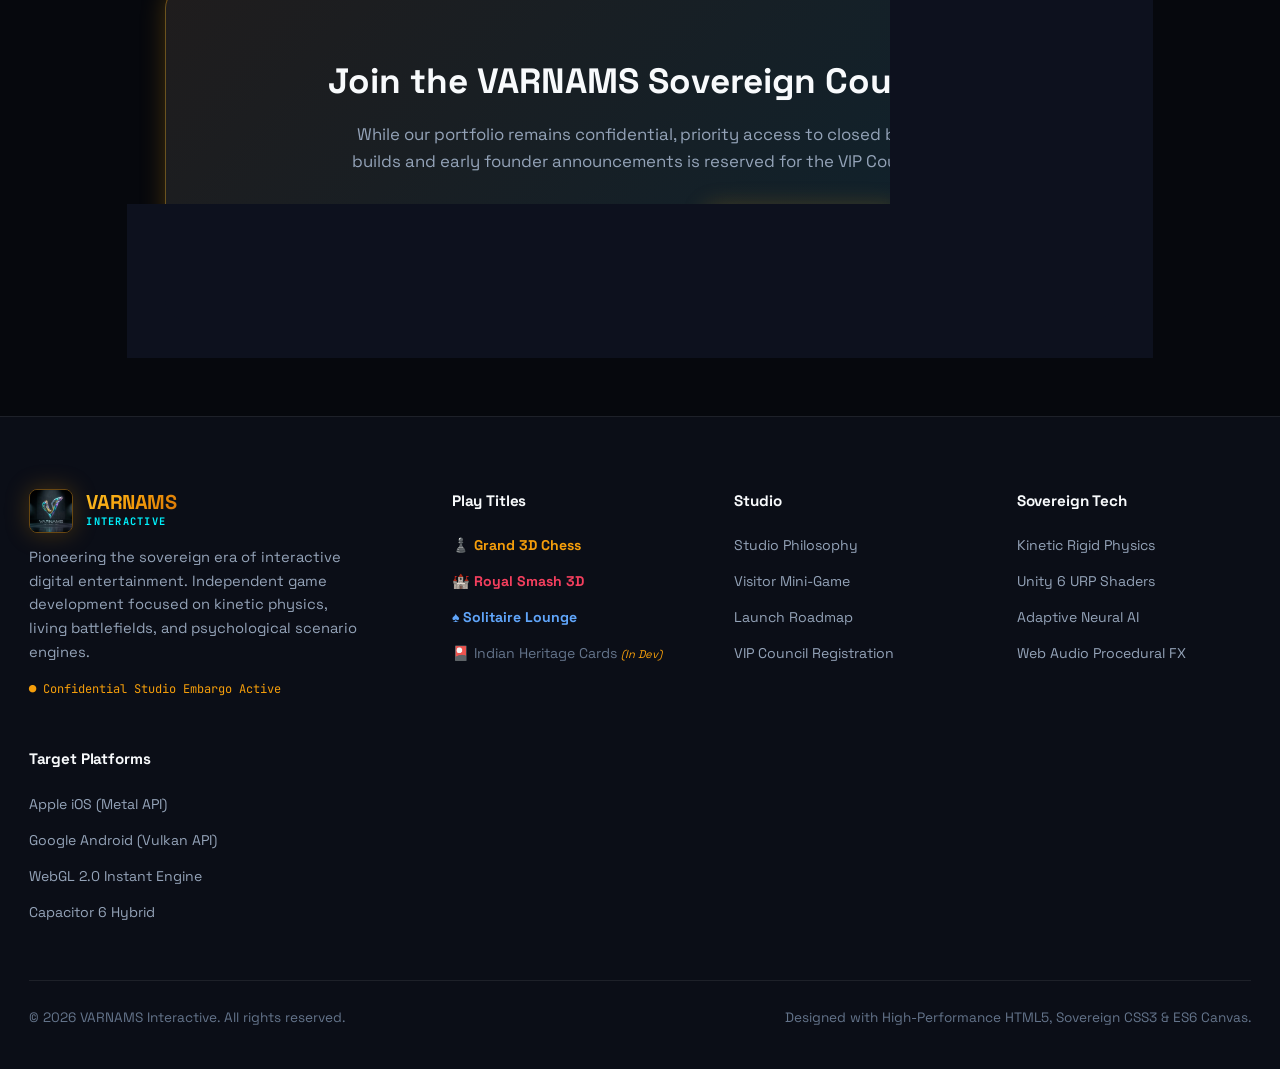
==== commit 042011ea: "fix: lock customizer behind admin and fix rocket launchpad scaffold alignment" ====
--- a/index.html
+++ b/index.html
@@ -45,7 +45,6 @@
 
       <div class="nav-actions">
         <button id="sound-toggle-btn" class="btn-icon" title="Toggle Sound FX" aria-label="Toggle Sound">🔊</button>
-        <button id="theme-toggle-btn" class="btn-icon" title="Themes / Customize" aria-label="Toggle Theme">🎨</button>
         <button id="btn-wp-admin-login" class="wp-login-chip" title="Studio Admin Login">
           <span>⚙️</span> Admin
         </button>
@@ -196,8 +195,16 @@
 
             <!-- Funny Missile Rocket on Launch Scaffold -->
             <div class="missile-silo" id="missile-silo" title="Click me to blast off!">
-              <div class="silo-base-platform"></div>
-              
+              <!-- Gantry Support Scaffold Tower Behind Rocket -->
+              <div class="launch-gantry-scaffold">
+                <div class="gantry-beam left-beam"></div>
+                <div class="gantry-cross cross-1"></div>
+                <div class="gantry-cross cross-2"></div>
+                <div class="gantry-cross cross-3"></div>
+                <div class="gantry-beam right-beam"></div>
+                <div class="gantry-arm-clamp"></div>
+              </div>
+
               <!-- Wobbly Missile Entity -->
               <div class="wobbly-missile" id="wobbly-missile">
                 <svg class="missile-svg" viewBox="0 0 120 200" xmlns="http://www.w3.org/2000/svg">
@@ -275,6 +282,9 @@
                 </svg>
               </div>
 
+              <!-- Heavy Steel Launch Base Platform directly under Rocket -->
+              <div class="silo-base-platform"></div>
+
               <!-- Launch Blast Clouds -->
               <div class="launch-smoke-fx" id="launch-smoke-fx"></div>
             </div>
--- a/css/portal.css
+++ b/css/portal.css
@@ -624,15 +624,15 @@
 
 /* Stage Layout */
 .deck-stage {
-  display: grid;
-  grid-template-columns: 1fr 125px;
+  display: flex;
+  justify-content: space-between;
   align-items: flex-end;
-  gap: 1.2rem;
+  gap: 1.5rem;
   position: relative;
-  min-height: 165px;
+  min-height: 175px;
   background: radial-gradient(ellipse at bottom, rgba(245, 158, 11, 0.08) 0%, rgba(15, 23, 42, 0) 70%);
   border-radius: var(--radius-sm);
-  padding: 0.6rem 0.8rem 0.2rem;
+  padding: 0.8rem 1rem 0;
   overflow: visible;
 }
 
@@ -727,20 +727,76 @@
   65%, 75% { transform: translate(-2px, 0); }
 }
 
-/* Wobbly Missile & Silo */
+/* Wobbly Missile & Silo Structure */
 .missile-silo {
   position: relative;
   display: flex;
   flex-direction: column;
   align-items: center;
   justify-content: flex-end;
-  height: 165px;
+  height: 175px;
+  width: 120px;
   cursor: pointer;
-}
-
+  padding-bottom: 4px;
+}
+
+/* Red/Black Gantry Support Scaffold Tower (Left of Rocket) */
+.launch-gantry-scaffold {
+  position: absolute;
+  left: 4px;
+  bottom: 12px;
+  width: 22px;
+  height: 145px;
+  pointer-events: none;
+  z-index: 1;
+}
+
+.gantry-beam {
+  position: absolute;
+  top: 0;
+  bottom: 0;
+  width: 4px;
+  background: #DC2626;
+  border-radius: 2px;
+  box-shadow: 0 0 6px rgba(220, 38, 38, 0.4);
+}
+
+.left-beam { left: 0; }
+.right-beam { right: 0; }
+
+.gantry-cross {
+  position: absolute;
+  left: 0;
+  right: 0;
+  height: 2px;
+  background: #FBBF24;
+}
+
+.cross-1 { top: 30px; transform: rotate(35deg); }
+.cross-2 { top: 75px; transform: rotate(-35deg); }
+.cross-3 { top: 115px; transform: rotate(35deg); }
+
+.gantry-arm-clamp {
+  position: absolute;
+  top: 35px;
+  left: 18px;
+  width: 40px;
+  height: 6px;
+  background: repeating-linear-gradient(45deg, #F59E0B, #F59E0B 4px, #1E293B 4px, #1E293B 8px);
+  border-radius: 3px;
+  box-shadow: 0 2px 5px rgba(0,0,0,0.5);
+  animation: clampBreathe 3s ease-in-out infinite;
+}
+
+@keyframes clampBreathe {
+  0%, 100% { transform: scaleX(1); }
+  50% { transform: scaleX(0.94); }
+}
+
+/* Heavy Steel Base Platform Sitting Directly Below the Rocket */
 .silo-base-platform {
-  width: 100px;
-  height: 10px;
+  width: 105px;
+  height: 12px;
   background: repeating-linear-gradient(
     45deg,
     #F59E0B,
@@ -749,9 +805,11 @@
     #1E293B 16px
   );
   border-radius: 4px;
-  border: 1px solid #475569;
-  box-shadow: 0 4px 10px rgba(0, 0, 0, 0.5);
-  z-index: 1;
+  border: 1px solid #78350F;
+  box-shadow: 0 4px 14px rgba(0, 0, 0, 0.7), inset 0 1px 2px rgba(255, 255, 255, 0.2);
+  z-index: 3;
+  margin-top: -6px;
+  position: relative;
 }
 
 .wobbly-missile {
@@ -762,6 +820,7 @@
   transform-origin: bottom center;
   animation: missileIdleWobble 2.8s infinite ease-in-out;
   transition: transform 0.2s ease;
+  margin-bottom: 2px;
 }
 
 @keyframes missileIdleWobble {
